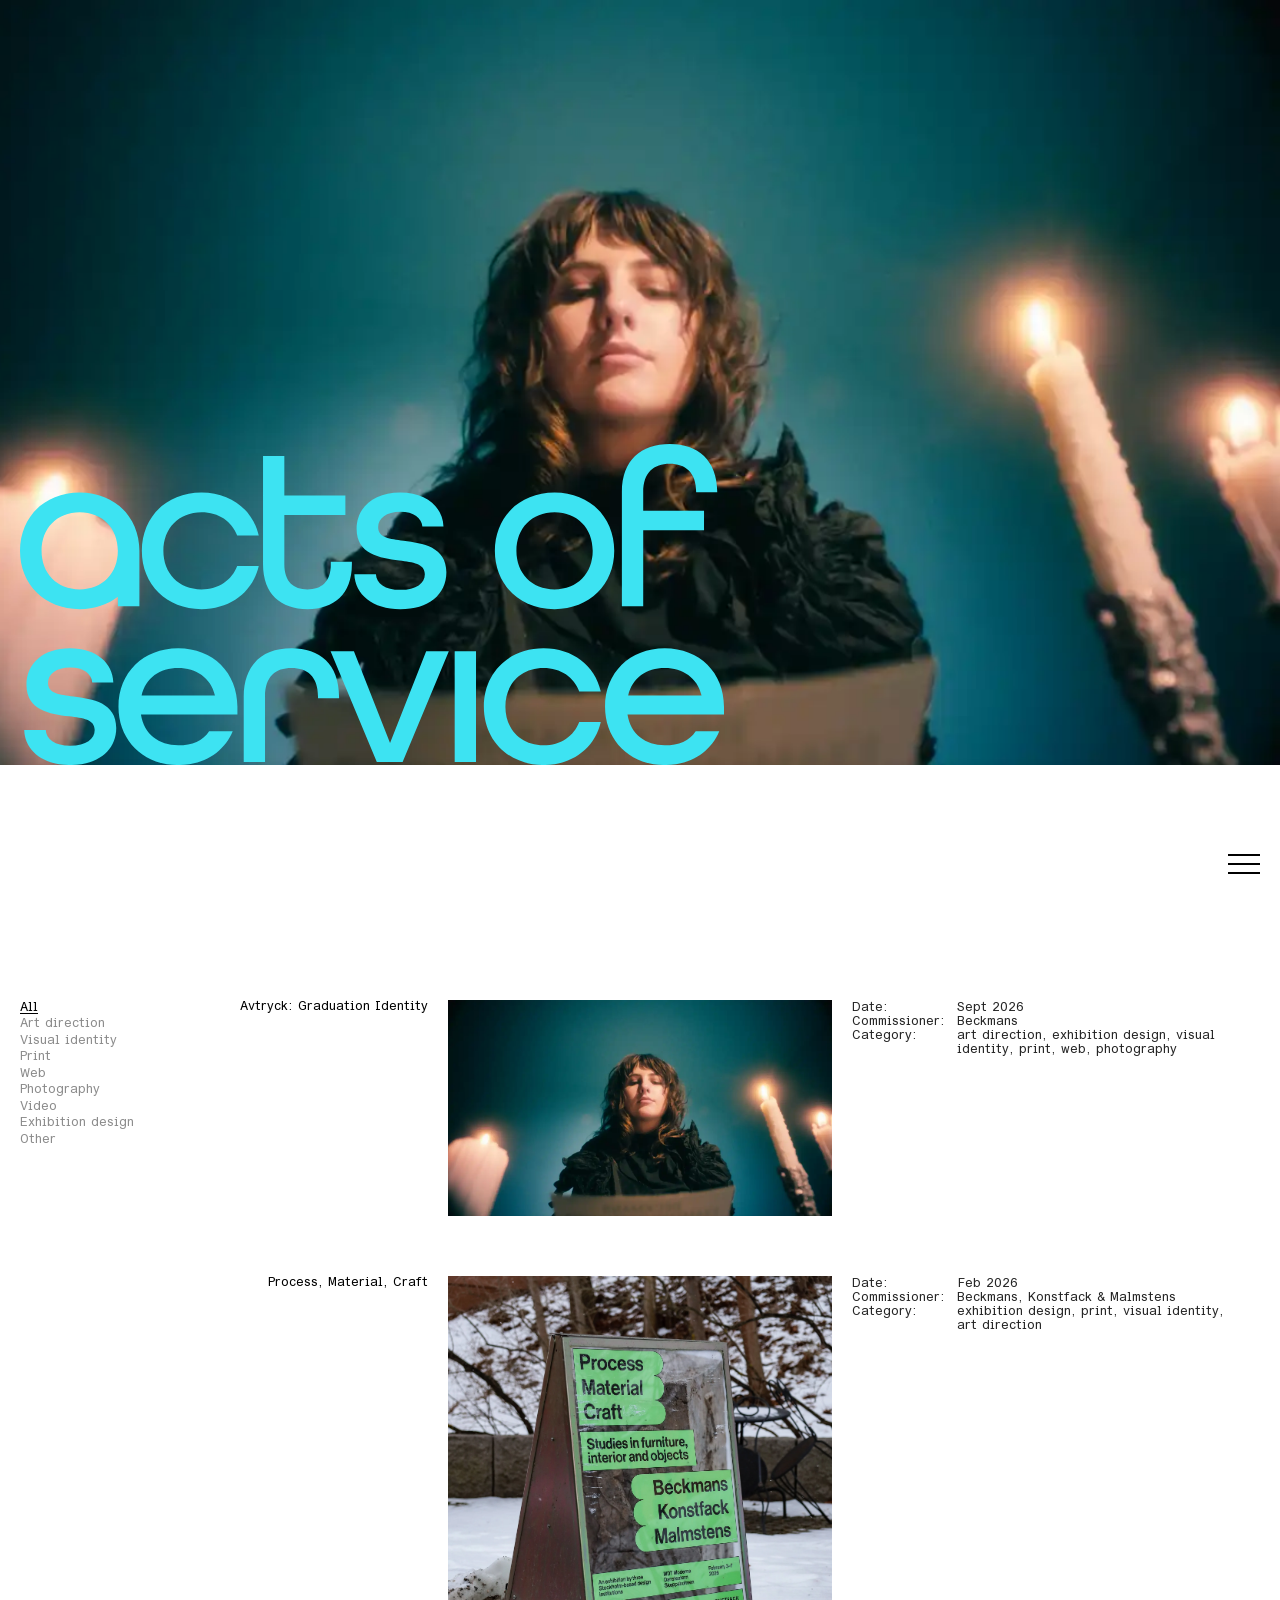
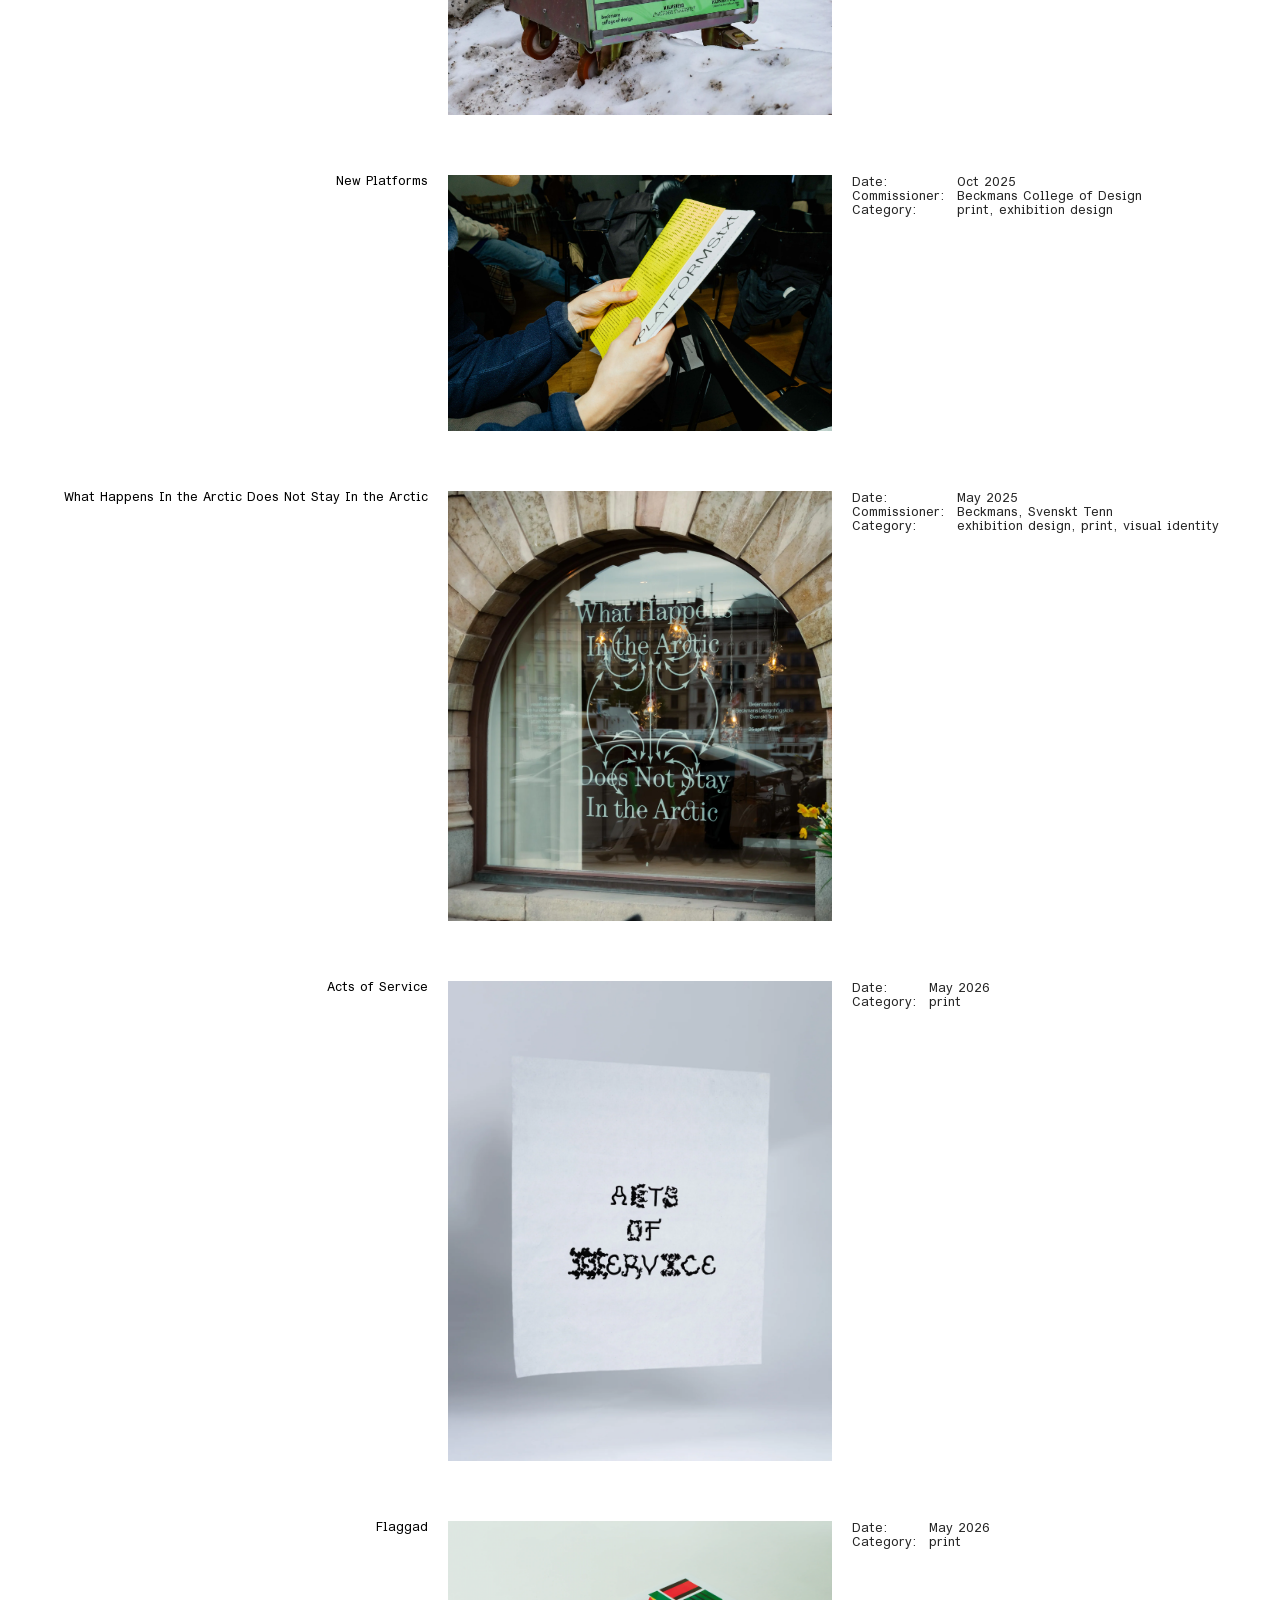
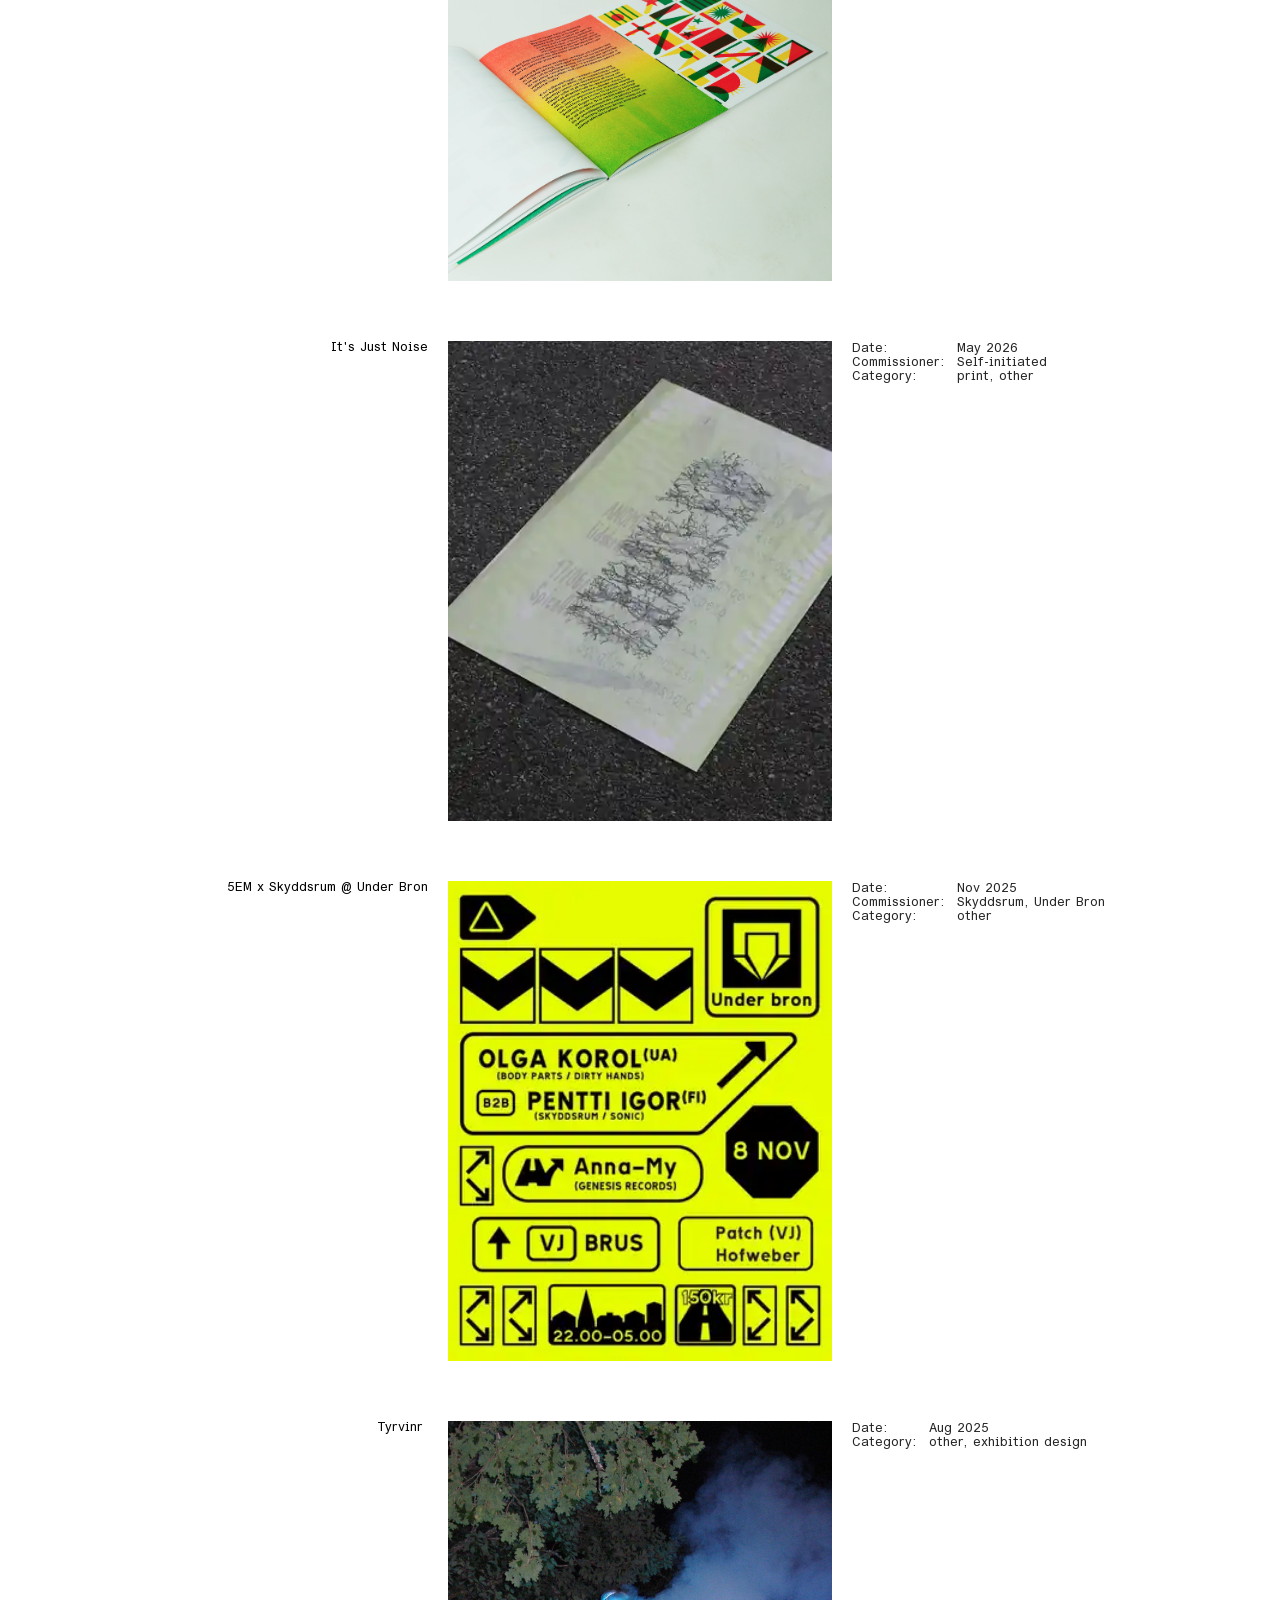
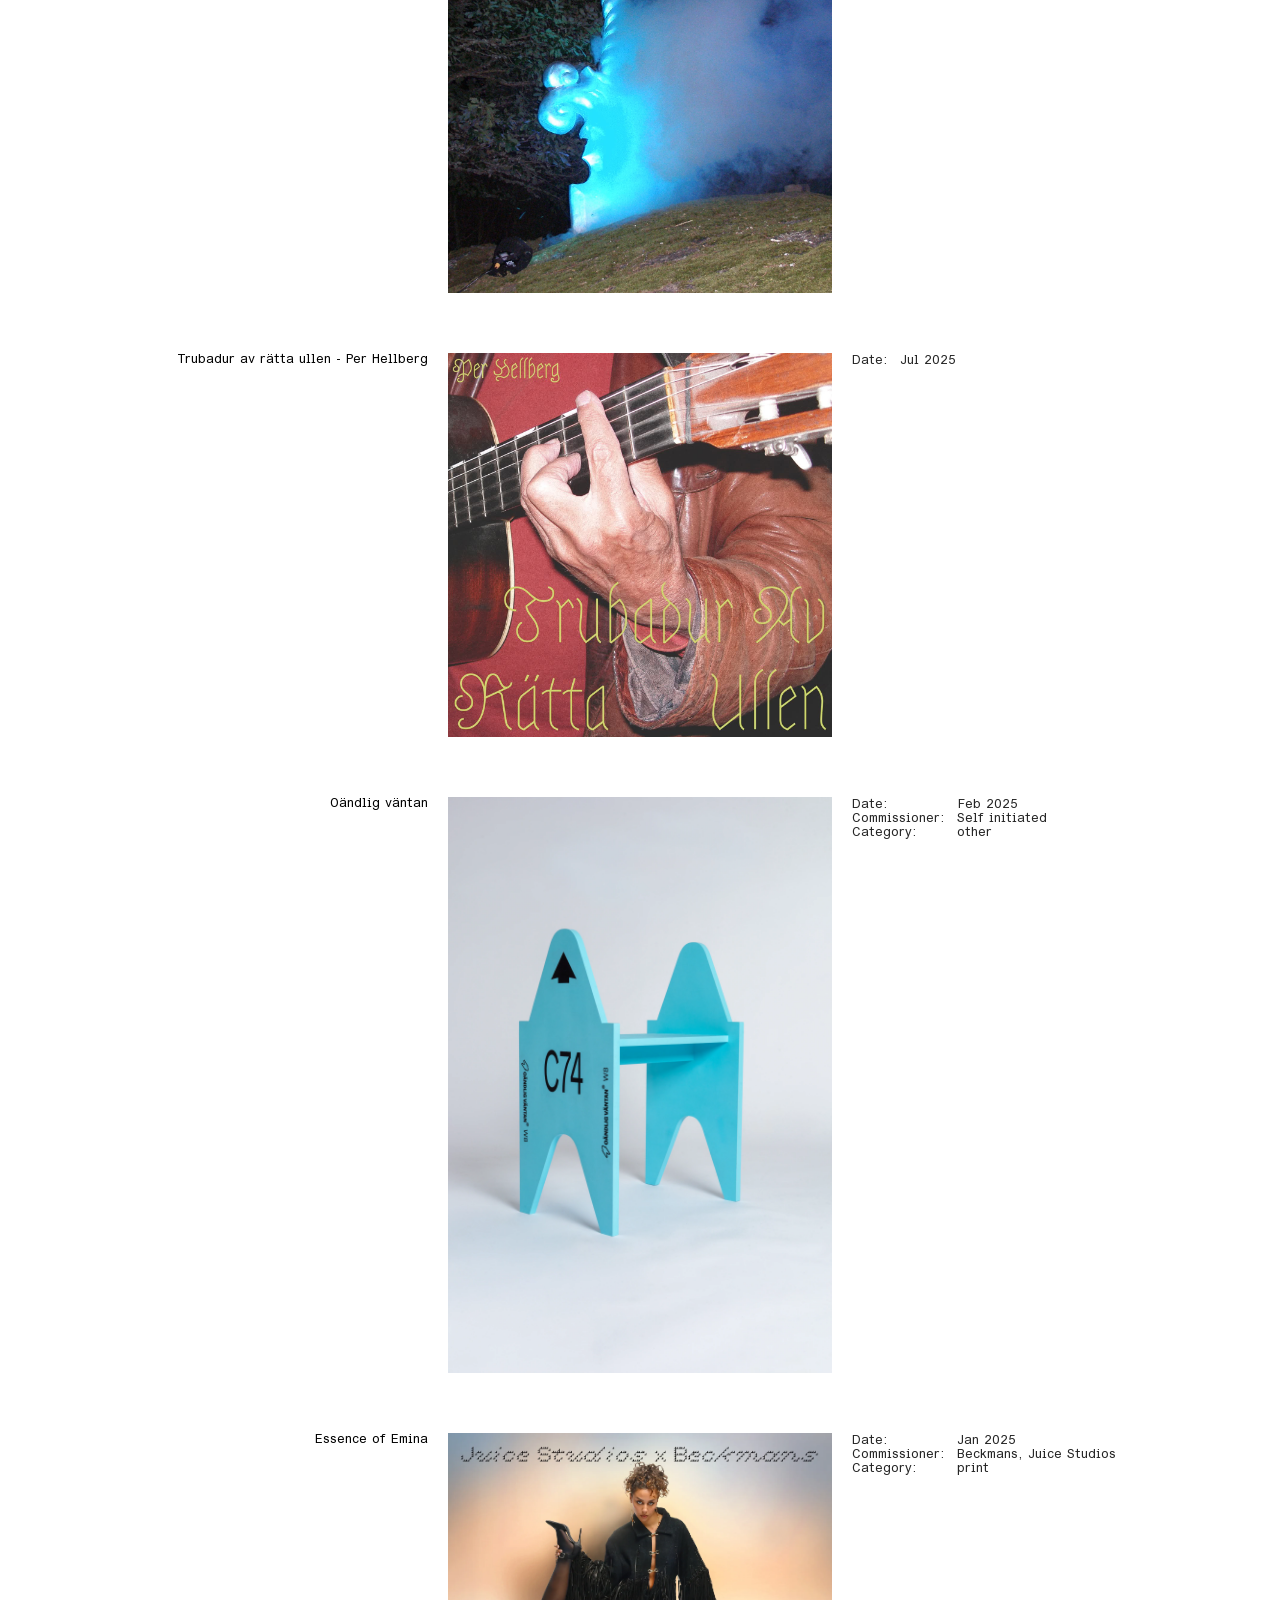
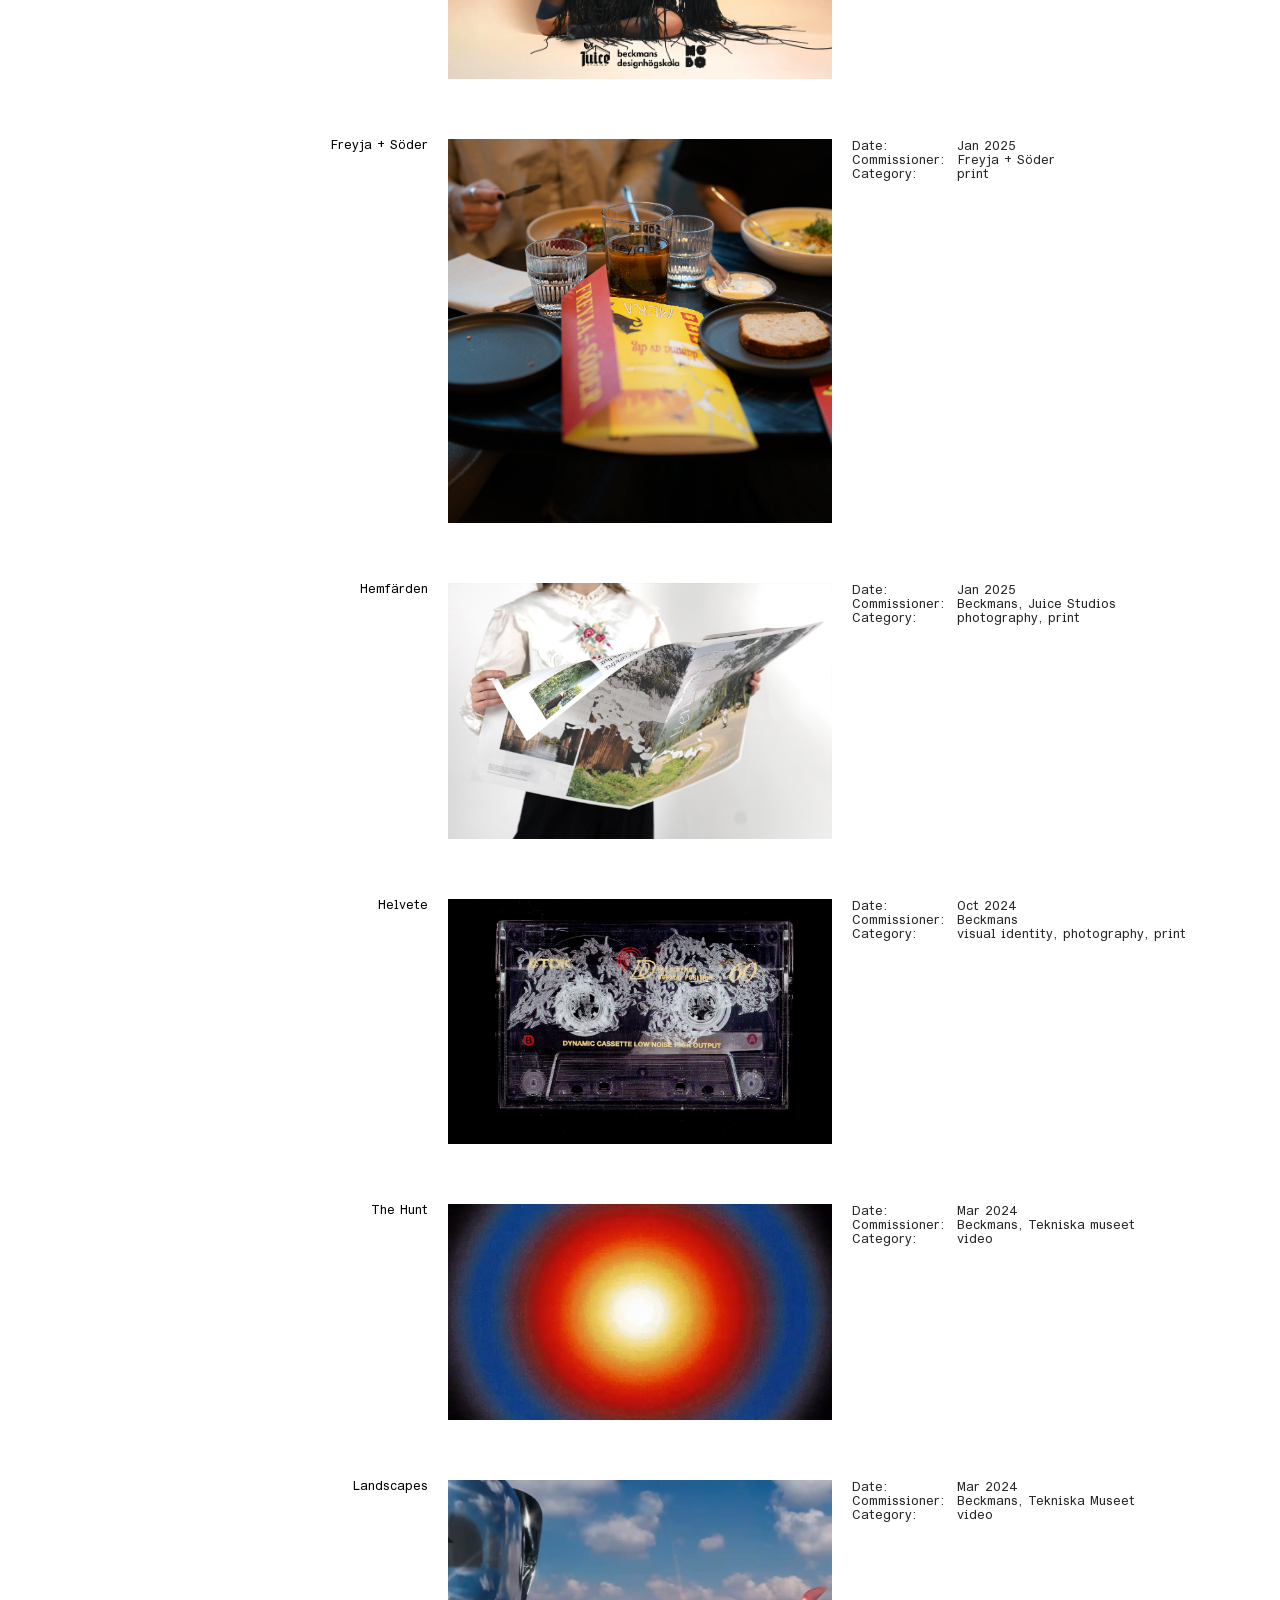
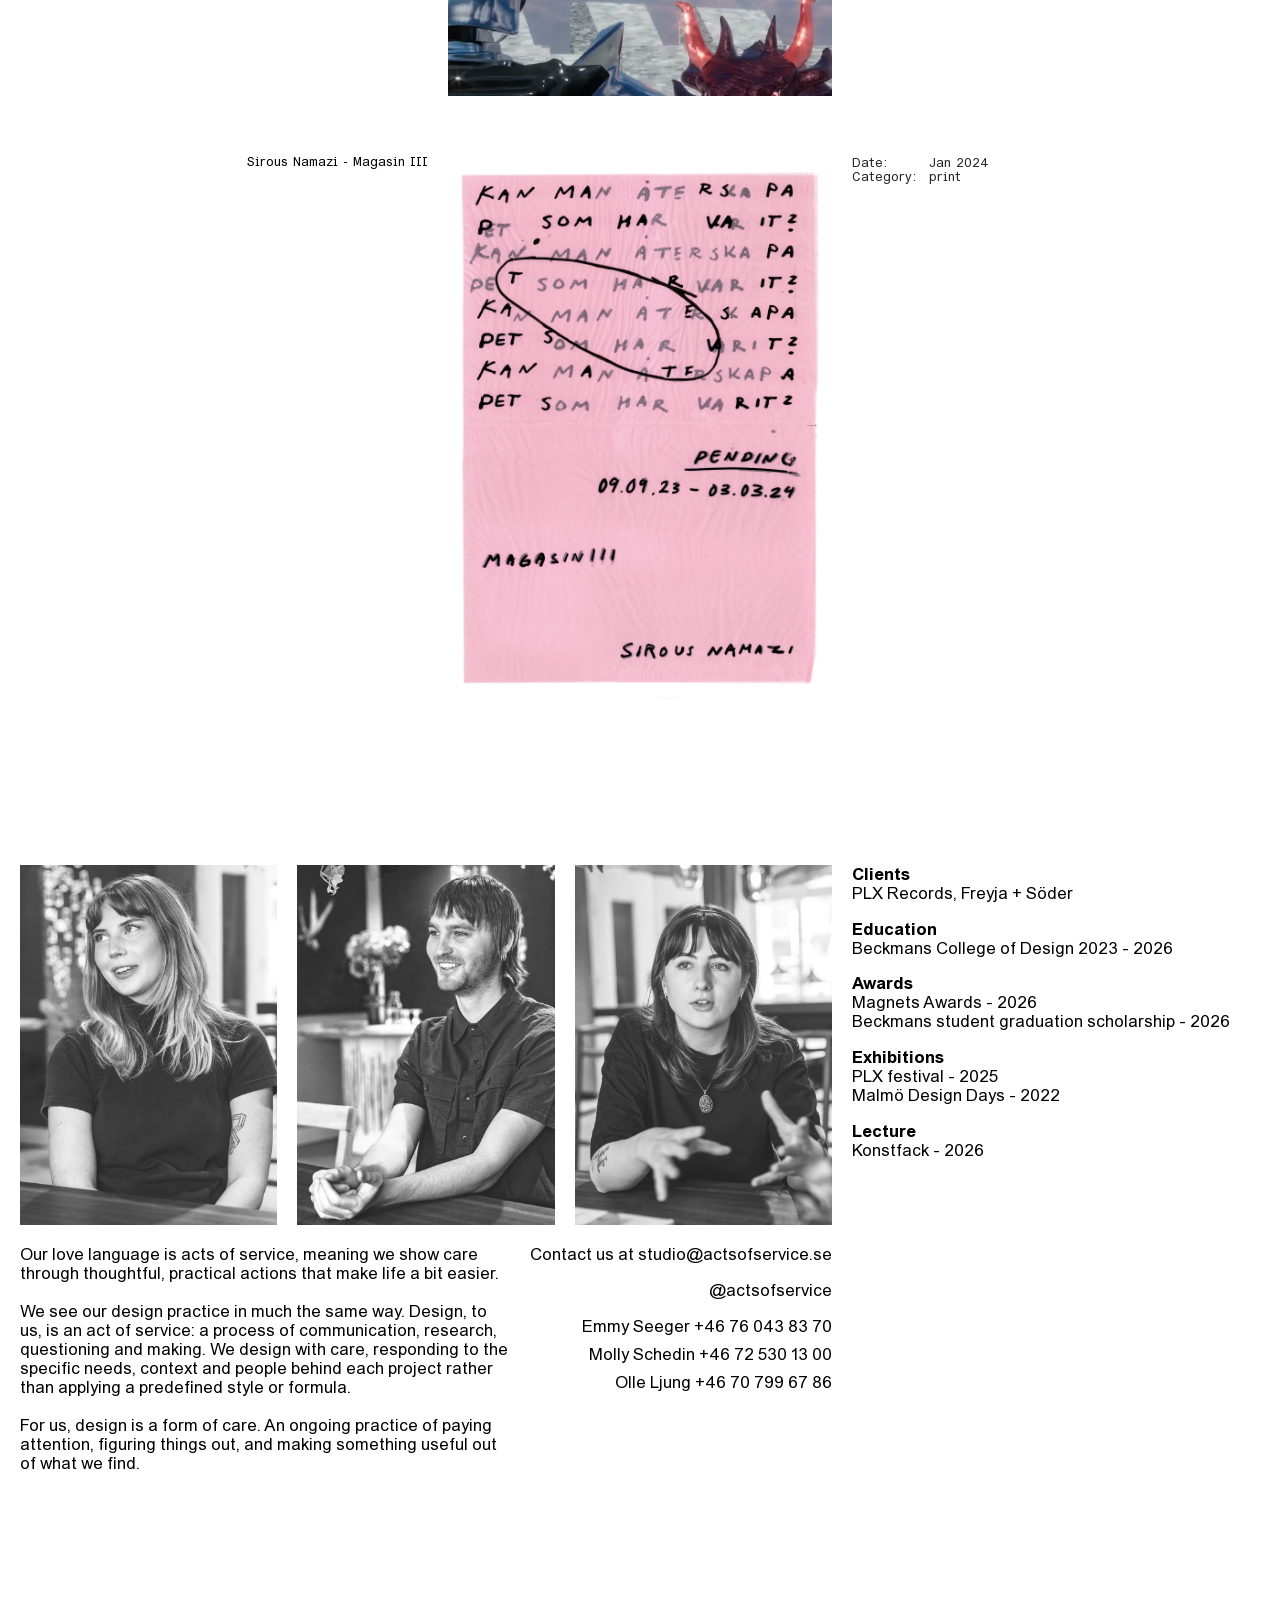
==== index.html @ 50e2ac74 "Lighter media, project addresses, link previews, 404 page and stats - Web versions of all project im" ====
<!DOCTYPE html>
<html lang="en">
<head>
    <meta charset="UTF-8">
    <meta name="viewport" content="width=device-width, initial-scale=1.0, viewport-fit=cover">
    <title>Acts of Service</title>
    <!-- Description and link preview (shown by search engines and when the
         link is shared). Project pages get their own values, see
         scripts/build-pages.js. -->
    <meta name="description" content="Acts of Service is a design studio run by Emmy Seeger, Molly Schedin and Olle Ljung, working with art direction, visual identity, print, web and photography.">
    <link rel="canonical" href="https://actsofservice.se/">
    <meta property="og:type" content="website">
    <meta property="og:site_name" content="Acts of Service">
    <meta property="og:title" content="Acts of Service">
    <meta property="og:description" content="Acts of Service is a design studio run by Emmy Seeger, Molly Schedin and Olle Ljung, working with art direction, visual identity, print, web and photography.">
    <meta property="og:url" content="https://actsofservice.se/">
    <meta property="og:image" content="https://actsofservice.se/images/share.png">
    <meta property="og:image:width" content="1200">
    <meta property="og:image:height" content="630">
    <meta name="twitter:card" content="summary_large_image">
    <link rel="icon" type="image/svg+xml" href="/aos-icon.svg">
    <link rel="apple-touch-icon" href="/apple-touch-icon.png">
    <link rel="stylesheet" href="/screensaver.css">
    <!-- Visitor statistics (goatcounter.com): no cookies, no banner needed -->
    <script data-goatcounter="https://actsofservice.goatcounter.com/count" async src="//gc.zgo.at/count.js"></script>
    <style>
        /* =====================================================================
           1. SETTINGS
           Change the look of the whole site here. Everything below reads
           these values, so one change here updates every place it is used.
           ===================================================================== */

        @font-face {
            font-family: "ABC Areal";
            src: url("/fonts/ABCArealSuperfamilyVariable.woff2") format("woff2");
            font-style: normal;
            font-weight: 100 1000;
            font-display: swap;
        }

        :root {
            /* Fonts */
            --font: "ABC Areal", sans-serif;
            --font-regular: "slnt" 0, "DRKM" 0, "MONO" 0;   /* normal text */
            --font-mono: "slnt" 0, "DRKM" 0, "MONO" 50;     /* archive lists and labels */

            /* Font sizes */
            --logo-width: 55vw;      /* width of the logo on the home page */
            --size-large: 2.05rem;   /* project title in the popup */
            --size-body: 1.05rem;    /* running text */
            --size-small: 0.8rem;    /* menu, archive filters and project info */

            /* Colors */
            --bg: #ffffff;
            --ink: #000000;
            --ink-muted: rgba(0, 0, 0, 0.5);
            --media-placeholder: #f4f4f4;
            --overlay: rgba(255, 255, 255, 0.5);

            /* Accent (hover) color for each area */
            --accent-home: #3de3f2;
            --accent-archive: #c5e364;
            --accent-contact: #f872be;

            /* Spacing */
            --gutter: 20px;            /* distance to the screen edges */
            --section-padding: 100px;  /* space above and below the archive */
            --column-gap: 20px;        /* space between columns */

            /* Archive columns: title | cover image | info.
               The contact section lines its right column up with "info". */
            --archive-width: 1200px;   /* max width of the project list */
            --cover-width: 30vw;       /* width of the cover images */
            --cover-margin-mobile: 45px; /* mobile: space on each side of the cover images
                                            (the burger sits centered in it) */

            /* Text buttons (burger menu links and archive filters) */
            --button-gap: 0.15rem;     /* space between buttons in a column */
            --button-row-gap: 0.8rem;  /* space between buttons in a row */

            /* Burger menu */
            --menu-size: 32px;         /* the burger button is a square this big */
            --menu-line: 2px;          /* thickness of the burger lines */
            --menu-bg: transparent;    /* background behind the open menu links */
            /* Mobile burger circle/pill (its color follows the area: see
               "body[data-section=...]" rules in the burger menu section) */
            --menu-pill-size: 2.35rem;       /* circle diameter, same as the Foundry back button */
            --menu-pill-line-width: 16px;    /* width of the three lines */
            --menu-pill-line-spacing: 5px;   /* distance between the lines */
            --menu-pill-speed: 0.35s;        /* how fast the pill grows */
            --menu-pill-fade: 0.6s;          /* how fast it changes color between areas */

            /* Contact: names on the profile images */
            --name-fade: 0.8s;         /* fade-out time after a tap (mobile) */

            /* Project popup */
            --popup-media-height: 70vh;
            --blur: 8px;               /* blur behind the open popup */
        }

        @media (max-width: 1100px) {
            :root {
                --logo-width: calc(100vw - 2 * var(--gutter));
                --size-large: 1.05rem;
            }
        }


        /* =====================================================================
           2. BASE
           ===================================================================== */

        html {
            scroll-behavior: smooth;
        }

        body {
            margin: 0;
            background: var(--bg);
            color: var(--ink);
            font-family: var(--font);
            font-variation-settings: var(--font-regular);
            font-weight: 400;
            font-style: normal;
            font-size: var(--size-body);
            /* Hover color follows the area you are in (set per section below) */
            --hover: var(--accent-home);
        }

        a {
            color: inherit;
            text-decoration: none;
        }
        a:hover {
            color: var(--hover);
        }

        button {
            padding: 0;
            border: 0;
            background: none;
            color: inherit;
            font: inherit;
            cursor: pointer;
        }

        /* Text buttons: the burger menu links and the archive filters
           share this look. Faded until hovered or active. */
        .menu-links a,
        #project-filters button {
            font-size: var(--size-small);
            font-variation-settings: var(--font-mono);
            line-height: 1.1;
            opacity: 0.45;
        }
        .menu-links a:hover,
        #project-filters button:hover {
            opacity: 1;
            color: var(--hover);
        }
        .menu-links a.current,
        #project-filters button.active {
            opacity: 1;
            text-decoration: underline;
            text-underline-offset: 0.15em;
        }

        .page {
            position: relative;
        }

        #home    { --hover: var(--accent-home); }
        #archive { --hover: var(--accent-archive); }
        #contact { --hover: var(--accent-contact); }

        /* The pointer takes the color of the area you are in.
           Touch screens keep the normal cursor. */
        .site-cursor {
            display: none;
        }
        @media (hover: hover) and (pointer: fine) {
            .has-custom-cursor,
            .has-custom-cursor * {
                cursor: none !important;
            }
            .site-cursor {
                display: block;
                position: fixed;
                top: 0;
                left: 0;
                z-index: 10000;
                width: 17px;
                height: 22px;
                overflow: visible;
                color: var(--accent-home);
                opacity: 0;
                pointer-events: none;
                transition: color var(--menu-pill-fade) ease, opacity 0.15s ease;
            }
            .site-cursor.is-on {
                opacity: 1;
            }
            .site-cursor.is-hidden {
                opacity: 0;
            }
            body[data-section="home"] .site-cursor    { color: var(--accent-home); }
            body[data-section="archive"] .site-cursor { color: var(--accent-archive); }
            body[data-section="contact"] .site-cursor { color: var(--accent-contact); }
            /* Outline is the same color as the fill, just darker */
            .site-cursor path {
                fill: currentColor;
                stroke: color-mix(in srgb, currentColor 55%, #000);
                stroke-width: 1;
                stroke-linejoin: round;
            }

            /* Variants: arrow (default), hand (links and buttons), text beam (text).
               "none" (over the contact images) shows nothing. */
            .site-cursor [data-variant] {
                display: none;
            }
            .site-cursor[data-cursor="default"] [data-variant="default"],
            .site-cursor[data-cursor="pointer"] [data-variant="pointer"],
            .site-cursor[data-cursor="text"] [data-variant="text"] {
                display: inline;
            }

            /* Shrinks a little while the mouse button is held down */
            .site-cursor .cursor-shapes {
                transform-origin: 1.5px 1.5px;
                transition: transform 0.1s ease;
            }
            .site-cursor.is-pressed .cursor-shapes {
                transform: scale(0.85);
            }
        }


        /* =====================================================================
           3. BURGER MENU
           The track runs down the full height of the page. The burger sits
           at the bottom of the first screen, scrolls up with the page and
           then sticks to the top right corner.
           ===================================================================== */

        .menu-track {
            position: absolute;
            top: 0;
            bottom: 0;
            right: var(--gutter);
            z-index: 998;
            padding-top: calc(100vh - var(--gutter) - var(--menu-size));
            padding-top: calc(100svh - var(--gutter) - var(--menu-size));
            pointer-events: none;
        }

        @media (max-width: 700px) {
            /* Centered in the empty margin beside the archive cover images */
            .menu-track {
                right: calc(var(--cover-margin-mobile) / 2 - var(--menu-size) / 2);
            }
        }

        .site-menu {
            position: sticky;
            top: var(--gutter);
            width: var(--menu-size);
            height: var(--menu-size);
            pointer-events: auto;
            transition: filter 0.28s ease;
        }

        /* The menu takes the hover color of the area you are scrolled to */
        /* (also sets the mobile pill color: home blue, archive green, contact pink) */
        body[data-section="home"] .site-menu    { --hover: var(--accent-home);    --menu-pill-color: var(--accent-home); }
        body[data-section="archive"] .site-menu { --hover: var(--accent-archive); --menu-pill-color: var(--accent-archive); }
        body[data-section="contact"] .site-menu { --hover: var(--accent-contact); --menu-pill-color: var(--accent-contact); }

        .menu-toggle {
            position: relative;
            display: block;
            width: 100%;
            height: 100%;
        }
        .menu-toggle span {
            position: absolute;
            left: 0;
            width: 100%;
            height: var(--menu-line);
            background: currentColor;
            transition: transform 0.2s ease, opacity 0.2s ease;
        }
        .menu-toggle span:nth-child(1) { top: 20%; }
        .menu-toggle span:nth-child(2) { top: 50%; margin-top: calc(var(--menu-line) / -2); }
        .menu-toggle span:nth-child(3) { bottom: 20%; }
        .menu-toggle:hover {
            color: var(--hover);
        }

        /* Burger turns into an X when open */
        .site-menu.open .menu-toggle span:nth-child(1) { top: 50%; margin-top: calc(var(--menu-line) / -2); transform: rotate(45deg); }
        .site-menu.open .menu-toggle span:nth-child(2) { opacity: 0; }
        .site-menu.open .menu-toggle span:nth-child(3) { bottom: 50%; margin-bottom: calc(var(--menu-line) / -2); transform: rotate(-45deg); }

        /* Default: links open downwards in a column */
        .menu-links {
            display: none;
            position: absolute;
            top: calc(100% + 10px);
            right: 0;
            flex-direction: column;
            align-items: flex-end;
            gap: var(--button-gap);
            margin: 0;
            padding: 10px 0 10px 10px;
            list-style: none;
            background: var(--menu-bg);
            font-size: var(--size-small);
            line-height: 1.1;
            white-space: nowrap;
        }
        .site-menu.open .menu-links {
            display: flex;
        }

        /* In the home area (burger at the bottom) links open to the left in a row */
        .site-menu.opens-left .menu-links {
            top: 50%;
            right: calc(100% + 10px);
            transform: translateY(-50%);
            flex-direction: row;
            align-items: center;
            gap: var(--button-row-gap);
            padding: 10px;
        }

        /* Invisible bridge over the gap, so the menu stays open while the
           mouse moves from the burger to the links */
        .menu-links::before {
            content: "";
            position: absolute;
            left: 0;
            right: 0;
            top: -10px;
            height: 10px;
        }
        .site-menu.opens-left .menu-links::before {
            top: 0;
            bottom: 0;
            left: auto;
            right: -10px;
            width: 10px;
            height: auto;
        }

        /* ---- Mobile burger: a colored circle that grows into a pill ----
           The pill keeps its round ends (border-radius = half the height)
           and only gets wider, so the circle is "split" and a rectangle
           grows in between. It always opens to the left. */
        @media (max-width: 700px) {
            :root {
                --menu-size: var(--menu-pill-size);
            }
            .site-menu::before {
                content: "";
                position: absolute;
                top: 0;
                right: 0;
                width: var(--menu-size);
                height: var(--menu-size);
                border-radius: calc(var(--menu-size) / 2);
                background: var(--menu-pill-color);
                transition: width var(--menu-pill-speed) ease,
                            background-color var(--menu-pill-fade) ease;
            }
            .site-menu.open::before {
                width: var(--menu-pill-open-width, var(--menu-size));
            }

            /* Burger lines inside the circle */
            .menu-toggle span {
                left: calc(50% - var(--menu-pill-line-width) / 2);
                width: var(--menu-pill-line-width);
            }
            .menu-toggle span:nth-child(1) { top: calc(50% - var(--menu-pill-line-spacing) - var(--menu-line) / 2); }
            .menu-toggle span:nth-child(3) { bottom: calc(50% - var(--menu-pill-line-spacing) - var(--menu-line) / 2); }

            /* Only black on hover/tap, since the pill is already colored */
            .menu-toggle:hover,
            .menu-links a:hover {
                color: var(--ink);
            }

            /* Links sit inside the pill, left of the burger */
            .menu-links,
            .site-menu.opens-left .menu-links {
                display: flex;
                top: 0;
                right: var(--menu-size);
                height: var(--menu-size);
                transform: none;
                flex-direction: row;
                align-items: center;
                gap: var(--button-row-gap);
                padding: 0 0 0 12px;
                background: none;
                opacity: 0;
                visibility: hidden;
                transition: opacity 0.1s ease, visibility 0s linear 0.1s;
            }
            .site-menu.open .menu-links {
                opacity: 1;
                visibility: visible;
                /* fade in once the pill has mostly grown */
                transition: opacity 0.2s ease calc(var(--menu-pill-speed) * 0.6);
            }
            .menu-links::before {
                display: none;
            }
        }


        /* =====================================================================
           4. HOME
           ===================================================================== */

        #home {
            position: relative;
            height: 100vh;
            height: 100svh;
            overflow: hidden;
        }

        #bg-slideshow {
            position: absolute;
            top: 0;
            right: 0;
            pointer-events: none;
        }
        #bg-slideshow img,
        #bg-slideshow video {
            display: block;
            width: auto;
            height: 85vh;
        }
        #bg-slideshow [hidden] {
            display: none;
        }
        #bg-slideshow video.waiting {   /* invisible until it really plays */
            position: absolute;
            top: 0;
            right: 0;
            opacity: 0;
        }

        .home-title {
            position: absolute;
            bottom: 15vh;
            left: var(--gutter);
            margin: 0;
            color: var(--accent-home);   /* the logo takes this color */
        }
        .home-title svg {
            display: block;
            width: var(--logo-width);
            height: auto;
        }

        @media (max-width: 700px) {
            #bg-slideshow {
                width: 100vw;
            }
            #bg-slideshow img,
            #bg-slideshow video {
                width: 100%;
                height: auto;
            }
        }


        /* =====================================================================
           5. ARCHIVE
           ===================================================================== */

        #archive {
            padding: var(--section-padding) var(--gutter);
            font-variation-settings: var(--font-mono);
        }

        /* Filters and project list share one grid cell, so the sticky
           filters float on the left without pushing the list down. */
        .archive-layout {
            display: grid;
        }
        #project-filters,
        #projects-list {
            grid-area: 1 / 1;
        }

        #project-filters {
            position: sticky;
            top: var(--gutter);
            z-index: 1;
            align-self: start;
            justify-self: start;
            display: flex;
            flex-direction: column;
            align-items: flex-start;
            gap: var(--button-gap);
            transition: filter 0.28s ease;
        }

        #projects-list {
            width: 100%;
            max-width: var(--archive-width);
            justify-self: center;
            text-align: center;
            transition: filter 0.28s ease;
        }

        /* Project cover: title | image | info */
        .project-cover {
            display: grid;
            grid-template-columns: minmax(0, 1fr) minmax(0, var(--cover-width)) minmax(0, 1fr);
            column-gap: var(--column-gap);
            align-items: stretch;
            width: 100%;
            margin-bottom: 60px;
            font-size: var(--size-small);
            cursor: pointer;
        }
        .project-cover h3 {
            margin: 0;
            font-size: inherit;
            font-weight: 400;
            line-height: 1;
            text-align: left;
        }
        .project-cover .cover-info-left,
        .project-cover .cover-info-right {
            display: flex;
            height: 100%;
        }
        .project-cover .cover-info-left {
            justify-content: flex-end;
            text-align: right;
        }
        .project-cover .cover-info-right {
            flex-direction: column;
            justify-content: flex-start;
            align-items: flex-start;
            gap: 6px;
            text-align: left;
        }
        .project-cover .project-meta-grid {
            display: grid;
            grid-template-columns: auto auto;
            column-gap: 12px;
            text-align: left;
        }
        .project-cover .project-meta-grid p {
            margin: 0;
            opacity: 0.85;
        }
        .project-cover img,
        .project-cover video,
        .project-cover .video-frame,
        .project-cover iframe {
            display: block;
            width: 100%;
            max-width: 100%;
            margin: 0 auto;
            cursor: inherit;
        }
        .project-cover img,
        .project-cover video {
            height: auto;
        }
        /* An autoplaying video stays invisible over its thumbnail until it
           really plays. Safari can block autoplay (e.g. in Low Power Mode) and
           then covers the video with a big play button that can't be styled
           away, so visitors see the thumbnail instead. */
        .video-frame {
            position: relative;
        }
        .video-frame > video.waiting {
            position: absolute;
            inset: 0;
            width: 100%;
            height: 100%;
            object-fit: cover;
            opacity: 0;
        }
        .project-images .video-frame {
            flex-shrink: 0;
        }
        .project-cover iframe {
            aspect-ratio: var(--ratio, 16 / 9);   /* the video's own shape, set by the script */
            border: 0;
            /* A cross-origin iframe swallows clicks before they reach our
               click-to-open handler on the cover; since this is just a
               background loop with no player UI, let clicks pass through. */
            pointer-events: none;
        }

        @media (max-width: 1100px) {
            #projects-list {
                max-width: 700px;
            }
            .project-cover {
                grid-template-columns: minmax(0, 1fr);
                row-gap: 10px;
            }
            .project-cover .cover-info-left {
                order: 1;
                justify-content: center;
                text-align: center;
            }
            .project-cover img,
            .project-cover video,
            .project-cover .video-frame {
                order: 2;
                width: min(70vw, 500px);
            }
            .project-cover .cover-info-right {
                order: 3;
                padding-right: 20px;
                text-align: center;
            }
            .project-cover .project-meta-grid {
                justify-content: center;
            }
        }

        @media (max-width: 700px) {
            #archive {
                padding: var(--gutter) var(--gutter) 80px;
            }
            /* On mobile the filters sit above the list and scroll away */
            .archive-layout {
                display: block;
            }
            #project-filters {
                position: static;
                flex-direction: row;
                flex-wrap: wrap;
                gap: var(--button-gap) var(--button-row-gap);
                padding-bottom: 20px;
            }
            /* Cover images as wide as the screen allows, minus the margin */
            .project-cover img,
            .project-cover video,
            .project-cover .video-frame,
            .project-cover iframe {
                width: calc(100vw - 2 * var(--cover-margin-mobile));
                max-width: none;
            }
        }


        /* =====================================================================
           6. PROJECT POPUP (opens when you click a project in the archive)
           ===================================================================== */

        /* Project title shown top left while a popup is open */
        .archive-heading {
            position: fixed;
            top: 0;
            left: 0;
            z-index: 1001;
            padding-top: env(safe-area-inset-top, 0px);
            font-size: var(--size-large);
            line-height: 1;
            pointer-events: none;
        }
        .archive-heading h1 {
            margin: var(--gutter) 0 0 var(--gutter);
            font: inherit;
        }

        /* Blurs the whole site behind the popup. It reaches past the screen
           edges so it also covers the iPhone notch and toolbar areas. */
        .modal-backdrop {
            position: fixed;
            inset: -100px;
            z-index: 999;
            background-color: var(--overlay);
            -webkit-backdrop-filter: blur(var(--blur));
            backdrop-filter: blur(var(--blur));
            opacity: 0;
            animation: modalOverlayFadeIn 0.28s ease forwards;
        }

        .carousel-modal-overlay {
            position: fixed;
            inset: 0;
            z-index: 999;
            display: flex;
            align-items: center;
            justify-content: center;
            width: 100vw;
            opacity: 0;
            animation: modalOverlayFadeIn 0.28s ease forwards;
        }
        @keyframes modalOverlayFadeIn {
            from { opacity: 0; }
            to   { opacity: 1; }
        }
        @keyframes modalOverlayFadeOut {
            from { opacity: 1; }
            to   { opacity: 0; }
        }

        .carousel-modal {
            position: relative;
            z-index: 1000;
            width: 100vw;
            max-height: 100vh;
            max-height: 100dvh;
            text-align: left;
            font-variation-settings: var(--font-mono);
        }

        /* Horizontal image carousel */
        .project-images {
            display: flex;
            gap: 20px;
            align-items: flex-start;
            justify-content: safe center;
            padding: 8px 30vw 8px 0;
            overflow-x: scroll;
            overflow-y: hidden;
            scroll-behavior: smooth;
            /* Hide scrollbar while keeping functionality */
            -ms-overflow-style: none;
            scrollbar-width: none;
        }
        .project-images::-webkit-scrollbar {
            display: none;
        }

        .project-img,
        .project-video {
            display: block;
            flex-shrink: 0;
            width: auto;
            height: var(--popup-media-height);
            object-fit: contain;
            background: var(--media-placeholder);
        }
        /* Vimeo/YouTube player: same height as the images, width from the
           video's own shape (--ratio is set by the script) */
        .project-video-embed {
            display: block;
            flex-shrink: 0;
            width: min(calc(var(--popup-media-height) * var(--ratio, 16 / 9)), 90vw);
            height: auto;
            aspect-ratio: var(--ratio, 16 / 9);
            border: 0;
        }

        /* Description: the first slide of the carousel */
        .project-description-slide {
            position: relative;
            flex-shrink: 0;
            box-sizing: border-box;
            width: 370px;
            height: var(--popup-media-height);
            padding: 1.4rem 0 0 20px;
            font-variation-settings: var(--font-regular);
            font-size: var(--size-body);
            white-space: normal;
        }
        .description-title {
            display: none;
        }
        .project-description-link {
            text-decoration: underline;
            text-underline-offset: 0.15em;
        }
        .project-description-word {
            display: inline; /* allow text-decoration to cross words and wrap per line */
            opacity: 0;
            transition: opacity 0.04s ease;
        }
        .project-description-word.visible {
            opacity: 1;
        }

        .description-language-toggle {
            position: absolute;
            top: 0;
            right: 0;
            z-index: 1;
            display: flex;
            gap: 0.2em;
            align-items: baseline;
            line-height: 1;
            white-space: nowrap;
            font-variation-settings: var(--font-mono);
        }
        .description-language-toggle button {
            color: var(--ink-muted);
            line-height: inherit;
        }
        .description-language-toggle button.active {
            color: var(--ink);
        }

        /* Close button (mobile only) */
        .modal-close {
            display: none;
        }

        @media (min-width: 701px) {
            /* Stop the page behind the popup from scrolling */
            body.modal-open {
                overflow: hidden;
            }
        }

        @media (max-width: 700px) {
            /* Freeze the page where it was and let the popup scroll instead */
            body.modal-open .page {
                position: fixed;
                top: calc(var(--scroll-lock, 0px) * -1);
                left: 0;
                right: 0;
            }
            body.modal-open .archive-heading h1 {
                display: none;
            }
            .carousel-modal-overlay {
                position: absolute;
                bottom: auto;
                align-items: flex-start;
                box-sizing: border-box;
                min-height: 100vh;
                min-height: 100dvh;
                padding-top: env(safe-area-inset-top, 0px);
                padding-bottom: env(safe-area-inset-bottom, 0px);
                overflow: visible;
            }
            .carousel-modal {
                width: 100%;
            }
            .carousel-modal .project-images {
                flex-direction: column;
                align-items: center;
                padding: 8px 0 30px;
                overflow-x: hidden;
                overflow-y: visible;
            }
            .project-img,
            .project-video,
            .project-video-embed {
                width: 90vw;
                max-width: 90vw;
                height: auto;
            }
            .project-description-slide {
                width: 90vw;
                height: auto;
                padding: 20px 20px 0;
            }
            .description-title {
                display: block;
                margin: 0 0 1rem;
                font-size: 2.05rem;
                font-weight: 400;
                line-height: 1;
            }
            .description-language-toggle {
                position: static;
                justify-content: flex-end;
                margin: 0 0 1rem;
            }
            .modal-close {
                display: block;
                position: absolute;
                top: 10px;
                left: 10px;
                z-index: 1002;
                width: 16px;
                height: 16px;
                color: var(--ink);
                -webkit-appearance: none;
                appearance: none;
            }
            .modal-close span {
                position: absolute;
                top: 50%;
                left: 0;
                width: 100%;
                height: 1px;
                background: currentColor;
            }
            .modal-close span:first-child { transform: rotate(45deg); }
            .modal-close span:last-child  { transform: rotate(-45deg); }
        }


        /* =====================================================================
           7. CONTACT
           ===================================================================== */

        /* The right column starts exactly where the info column
           (Date, Commissioner, Category) starts in the archive:
           half the width + half a cover image + the column gap. */
        #contact {
            display: grid;
            grid-template-columns: minmax(0, 1fr) calc(50% - var(--cover-width) / 2 - var(--column-gap));
            column-gap: var(--column-gap);
            align-items: start;
            align-content: start;
            min-height: 100vh;
            min-height: 100svh;
            box-sizing: border-box;
            padding: 0 var(--gutter) var(--gutter);
        }

        /* Images on the first row. The paragraph and the contact details
           share the row under them, so a longer client list cannot push
           the contact details down. */
        .contact-content {
            display: grid;
            grid-template-columns: minmax(0, 1fr) auto;
            column-gap: var(--column-gap);
            row-gap: 20px;
            align-items: start;
        }

        .contact-intro {
            max-width: 510px;
            margin: 0;
        }

        /* The three images share the full width of the left column.
           They sit at the top so they line up with "Clients". */
        .profile-images {
            display: grid;
            grid-column: 1 / -1;
            grid-template-columns: repeat(3, minmax(0, 1fr));
            gap: var(--column-gap);
            align-items: start;
            margin: 0;
        }
        .profile-image {
            display: block;
            cursor: none;
        }
        .profile-image img {
            display: block;
            width: 100%;
            height: auto;
        }

        /* Drop the browser's top margin so "Clients" starts level with the images */
        #contact-sections > p:first-child {
            margin-top: 0;
        }
        .contact-heading {
            font-weight: 700;
        }
        /* Right edge lines up with the third profile image */
        .contact-details {
            display: flex;
            flex-direction: column;
            gap: 1em;
            margin: 0;
            justify-self: end;
            text-align: right;
        }
        .contact-details p {
            margin: 0;
        }
        .contact-phones {
            display: flex;
            flex-direction: column;
            gap: 0.55em;
        }

        /* Name that follows the mouse over the profile images */
        .name-cursor {
            position: fixed;
            top: 0;
            left: 0;
            z-index: 9999;
            opacity: 0;
            transform: translate(-50%, -50%); /* centered on the pointer */
            color: var(--accent-contact);
            font-weight: 700;
            line-height: 1;
            white-space: nowrap;
            pointer-events: none;
            transition: opacity 0.1s ease;
        }
        .name-cursor.visible {
            opacity: 1;
        }
        /* Touch screens: the name stays where you tapped and fades out slowly */
        .name-cursor.tapped {
            position: absolute;
        }
        .name-cursor.fading {
            transition: opacity var(--name-fade) ease;
        }

        @media (max-width: 1100px) {
            #contact {
                grid-template-columns: 1fr;
                gap: 20px;
            }
            .contact-content,
            .contact-extra {
                display: flex;
                flex-direction: column;
                gap: 20px;
            }
            .contact-details {
                justify-self: start;
                text-align: left;
            }
        }

        @media (max-width: 700px) {
            .profile-images {
                gap: 10px;
            }
            .profile-image {
                cursor: default;
            }
        }
    </style>
</head>
<body data-section="home">

    <!-- Project title shown while a project popup is open -->
    <header class="archive-heading">
        <h1></h1>
    </header>

    <div class="page">

        <!-- ============================ MENU ============================ -->
        <div class="menu-track">
            <nav class="site-menu" aria-label="Main menu">
                <button type="button" class="menu-toggle" aria-label="Menu" aria-expanded="false" aria-controls="menu-links">
                    <span></span><span></span><span></span>
                </button>
                <ul class="menu-links" id="menu-links">
                    <li><a href="#home" data-section-link="home">Home</a></li>
                    <li><a href="#archive" data-section-link="archive">Archive</a></li>
                    <li><a href="#contact" data-section-link="contact">Contact</a></li>
                    <li><a href="/foundry.html">Foundry</a></li>
                </ul>
            </nav>
        </div>

        <!-- ============================ HOME ============================ -->
        <section id="home">
            <div id="bg-slideshow" aria-hidden="true"><img alt=""><video muted loop playsinline disablepictureinpicture hidden></video></div>
            <p class="home-title"><svg viewBox="0 0 85.82517 39.13623" fill="currentColor" role="img" aria-label="Acts of Service" xmlns="http://www.w3.org/2000/svg"><path d="M57.89085,13.02295c0-4.10352,3.00977-7.11328,7.27832-7.11328,4.26758,0,7.27734,3.00977,7.27734,7.11328,0,4.104-3.00977,7.11328-7.27734,7.11328-4.26855,0-7.27832-3.00928-7.27832-7.11328ZM69.81956,13.02295c0-2.73584-1.86035-4.70557-4.65039-4.70557-2.79102,0-4.65137,1.96973-4.65137,4.70557s1.86035,4.70605,4.65137,4.70605c2.79004,0,4.65039-1.97021,4.65039-4.70605Z"/><path d="M73.37718,5.85498c0-3.91211,2.35254-5.85498,5.82715-5.85498,3.44727,0,5.80078,1.97021,5.80078,5.88232h-2.57227c0-2.43506-1.31348-3.47461-3.22852-3.47461-1.94238,0-3.22754,1.06689-3.22754,3.44727v2.271h7.41406v2.37988h-7.41406v9.2749h-2.59961V5.85498Z"/><path d="M.51364,34.86865h2.62695c.05469,1.12158,1.09473,1.91504,2.98242,1.91504,1.96973,0,2.98145-.84814,2.98145-1.91504,0-1.28613-1.42188-1.4502-3.11816-1.66895-2.35352-.30127-5.19824-.73877-5.19824-3.83057,0-2.65381,2.0791-4.45947,5.30762-4.45947s5.22559,1.83301,5.28027,4.15869h-2.57227c-.08203-1.03955-1.03906-1.80566-2.68066-1.80566-1.72363,0-2.70898.8208-2.70898,1.8877,0,1.28564,1.42285,1.42285,3.0918,1.6416,2.35254.30078,5.22559.73877,5.22559,3.83008,0,2.73584-2.21582,4.51416-5.6084,4.51416s-5.52637-1.80566-5.60938-4.26758Z"/><path d="M12.00485,32.02295c0-4.10352,3.00977-7.11328,7.27832-7.11328,4.26758,0,7.22266,3.00977,7.22266,7.11328v.95752h-11.76465c.38281,2.40771,2.18848,3.74854,4.54199,3.74854,1.75098,0,2.98145-.54736,3.77539-1.72363h2.87207c-1.03906,2.51709-3.50195,4.13086-6.64746,4.13086-4.26855,0-7.27832-3.00928-7.27832-7.11328ZM23.7695,30.65527c-.51953-2.16162-2.29785-3.33789-4.48633-3.33789-2.24414,0-3.94043,1.20361-4.45996,3.33789h8.94629Z"/><path d="M27.27341,30.81934c0-3.99463,2.35254-5.90967,5.82715-5.90967,3.44727,0,5.7998,1.91504,5.7998,5.93701v.13672h-2.57129v-.16406c0-2.48975-1.31348-3.50195-3.22852-3.50195-1.94238,0-3.22852,1.01221-3.22852,3.50195v7.96143h-2.59863v-7.96143Z"/><path d="M37.86228,25.26562h2.8457l4.4043,11.18945,4.40527-11.18945h2.76367l-5.63672,13.51514h-3.14551l-5.63672-13.51514Z"/><path d="M52.99313,25.26562h2.59961v13.51514h-2.59961v-13.51514Z"/><path d="M56.54978,32.02295c0-4.10352,3.00977-7.11328,7.27832-7.11328,3.58398,0,6.26465,2.13428,6.97656,5.25293h-2.62695c-.65625-1.72363-2.24316-2.84521-4.34961-2.84521-2.79102,0-4.65137,1.96973-4.65137,4.70557s1.86035,4.70605,4.65137,4.70605c2.10645,0,3.69336-1.12207,4.34961-2.8457h2.62695c-.71191,3.11914-3.39258,5.25293-6.97656,5.25293-4.26855,0-7.27832-3.00928-7.27832-7.11328Z"/><path d="M71.32419,32.02295c0-4.10352,3.00977-7.11328,7.27832-7.11328,4.26758,0,7.22266,3.00977,7.22266,7.11328v.95752h-11.76465c.38281,2.40771,2.18848,3.74854,4.54199,3.74854,1.75098,0,2.98145-.54736,3.77539-1.72363h2.87207c-1.03906,2.51709-3.50195,4.13086-6.64746,4.13086-4.26855,0-7.27832-3.00928-7.27832-7.11328ZM83.08884,30.65527c-.51953-2.16162-2.29785-3.33789-4.48633-3.33789-2.24414,0-3.94043,1.20361-4.45996,3.33789h8.94629Z"/><path d="M14.85179,13.02295c0-4.10352,3.00977-7.11328,7.27832-7.11328,3.58398,0,6.26465,2.13428,6.97656,5.25293h-2.62695c-.65625-1.72363-2.24316-2.84521-4.34961-2.84521-2.79102,0-4.65137,1.96973-4.65137,4.70557s1.86035,4.70605,4.65137,4.70605c2.10645,0,3.69336-1.12207,4.34961-2.8457h2.62695c-.71191,3.11914-3.39258,5.25293-6.97656,5.25293-4.26855,0-7.27832-3.00928-7.27832-7.11328Z"/><path d="M29.62718,14.66455V1.47754h2.59863v4.78809h7.44238v2.37988h-7.44238v6.01904c0,2.13428,1.12207,3.06445,2.81836,3.06445s2.84473-.90283,2.84473-3.06445v-.30078h2.57227v.30078c0,3.66602-2.18848,5.47168-5.41699,5.47168s-5.41699-1.80566-5.41699-5.47168Z"/><path d="M40.76292,15.86865h2.62695c.05469,1.12158,1.09473,1.91504,2.98242,1.91504,1.96973,0,2.98145-.84814,2.98145-1.91504,0-1.28613-1.42188-1.4502-3.11816-1.66895-2.35352-.30127-5.19824-.73877-5.19824-3.83057,0-2.65381,2.0791-4.45947,5.30762-4.45947s5.22559,1.83301,5.28027,4.15869h-2.57227c-.08203-1.03955-1.03906-1.80566-2.68066-1.80566-1.72363,0-2.70898.8208-2.70898,1.8877,0,1.28564,1.42285,1.42285,3.0918,1.6416,2.35254.30078,5.22559.73877,5.22559,3.83008,0,2.73584-2.21582,4.51416-5.6084,4.51416s-5.52637-1.80566-5.60938-4.26758Z"/><path d="M14.55566,13.02298c0-4.10352-3.00977-7.11328-7.27734-7.11328C3.00977,5.9097,0,8.91946,0,13.02298c0,4.104,3.00977,7.11328,7.27832,7.11328,1.82739,0,3.42126-.55511,4.64984-1.50836v1.15558h2.6275v-6.69452h-.00305c.00018-.02234.00305-.04358.00305-.06598ZM7.27832,17.72903c-2.79102,0-4.65137-1.97021-4.65137-4.70605s1.86035-4.70557,4.65137-4.70557c2.79004,0,4.65039,1.96973,4.65039,4.70557s-1.86035,4.70605-4.65039,4.70605Z"/></svg></p>
        </section>

        <!-- =========================== ARCHIVE =========================== -->
        <section id="archive">
            <div class="archive-layout">
                <nav id="project-filters" aria-label="Filter projects">
                    <button type="button" data-filter="all" class="active">All</button>
                    <button type="button" data-filter="art direction">Art direction</button>
                    <button type="button" data-filter="visual identity">Visual identity</button>
                    <button type="button" data-filter="print">Print</button>
                    <button type="button" data-filter="web">Web</button>
                    <button type="button" data-filter="photography">Photography</button>
                    <button type="button" data-filter="video">Video</button>
                    <button type="button" data-filter="exhibition design">Exhibition design</button>
                    <button type="button" data-filter="other">Other</button>
                </nav>
                <div id="projects-list">
                    <p>Loading projects…</p>
                </div>
            </div>
        </section>

        <!-- =========================== CONTACT =========================== -->
        <section id="contact">

            <!-- Left column: images on top, in line with "Clients", text below -->
            <div class="contact-content">

                <div class="profile-images">
                    <div class="profile-image" data-name="EMMY">
                        <img src="/images/profiles/emmy.webp" width="800" height="1120" loading="lazy" alt="Emmy">
                    </div>
                    <div class="profile-image" data-name="OLLE">
                        <img src="/images/profiles/olle.webp" width="800" height="1119" loading="lazy" alt="Olle">
                    </div>
                    <div class="profile-image" data-name="MOLLY">
                        <img src="/images/profiles/molly.webp" width="800" height="1120" loading="lazy" alt="Molly">
                    </div>
                </div>

                <p class="contact-intro">
                    Our love language is acts of service, meaning we show care through thoughtful, practical actions that make life a bit easier.
                    <br><br>
                    We see our design practice in much the same way. Design, to us, is an act of service: a process of communication, research, questioning and making. We design with care, responding to the specific needs, context and people behind each project rather than applying a predefined style or formula.
                    <br><br>
                    For us, design is a form of care. An ongoing practice of paying attention, figuring things out, and making something useful out of what we find.
                </p>

                <div class="contact-details">
                    <p>
                        Contact us at
                        <a href="mailto:studio@actsofservice.se">studio@actsofservice.se</a>
                    </p>

                    <p>
                        <a href="https://www.instagram.com/" target="_blank">@actsofservice</a>
                    </p>

                    <div class="contact-phones">
                        <p><a href="tel:+46760438370">Emmy Seeger +46 76 043 83 70</a></p>
                        <p><a href="tel:+46725301300">Molly Schedin +46 72 530 13 00</a></p>
                        <p><a href="tel:+46707996786">Olle Ljung +46 70 799 67 86</a></p>
                    </div>
                </div>

            </div>

            <!-- Right column: lists from contact.json. They can grow without
                 moving the contact details. -->
            <div class="contact-extra">
                <div id="contact-sections"></div>
            </div>

        </section>

    </div>

    <!-- The pointer's hotspot is at (1.5, 1.5) in every variant -->
    <svg class="site-cursor" id="site-cursor" data-cursor="default" viewBox="0 0 17 22" aria-hidden="true">
        <g class="cursor-shapes">
            <g data-variant="default">
                <path d="M1.5 1.5 L1.5 16.5 L5.2 12.7 L8.4 19.5 L11.2 18.2 L8 11.4 L13.2 11.2 Z"/>
            </g>
            <g data-variant="pointer" transform="translate(-4.5 0)">
                <path d="M4.5 3 a1.5 1.5 0 0 1 3 0 V9 a1.5 1.5 0 0 1 3 0 V10 a1.5 1.5 0 0 1 3 0 V11 a1.5 1.5 0 0 1 3 0 V15 c0 3 -2 5.5 -5 5.5 H9.5 c-2 0 -3 -1 -4.2 -2.6 L1.8 13.2 a1.4 1.4 0 0 1 2.2 -1.7 L4.5 13 Z"/>
            </g>
            <g data-variant="text" transform="translate(1.5 1.5)">
                <path d="M-3.5 -9 H3.5 V-7.5 H1 V7.5 H3.5 V9 H-3.5 V7.5 H-1 V-7.5 H-3.5 Z"/>
            </g>
        </g>
    </svg>

    <div class="name-cursor" id="name-cursor"></div>

<script src="/screensaver.js"></script>
<script>
/* ==========================================================================
   SHARED
   ========================================================================== */

// Both the home slideshow and the archive use projects.json, so load it once.
const projectsRequest = fetch('/projects.json').then(res => res.json());

// Shows the small thumbnail first, then swaps in the full image once it
// has finished loading. Used for img tags with a data-full-src attribute.
// The full image is only fetched when the thumbnail gets close to the screen.
const loadFullImage = (img) => {
    const fullSrc = img.dataset.fullSrc;
    if (!fullSrc) return;
    const loader = new Image();
    loader.onload = () => {
        img.src = fullSrc;
        delete img.dataset.fullSrc;
    };
    loader.src = fullSrc;
};
const fullImageObserver = new IntersectionObserver((entries, observer) => {
    entries.forEach(entry => {
        if (!entry.isIntersecting) return;
        observer.unobserve(entry.target);
        loadFullImage(entry.target);
    });
}, { rootMargin: '800px 0px' });
const swapInFullImage = (img) => {
    if (img.dataset.fullSrc) fullImageObserver.observe(img);
};

// Scroll without the smooth animation (used when opening/closing a popup).
const jumpTo = (y) => window.scrollTo({ top: y, behavior: 'instant' });

// Matches the mobile breakpoint in the CSS.
const mobileLayout = window.matchMedia('(max-width: 700px)');

// Computers with a mouse use hover (menu, contact names), touch screens use tap.
const canHover = window.matchMedia('(hover: hover) and (pointer: fine)');

// Colored pointer. Its color follows body[data-section] in the CSS.
const siteCursor = document.getElementById('site-cursor');
const syncCustomCursor = () => {
    document.documentElement.classList.toggle('has-custom-cursor', canHover.matches);
};
syncCustomCursor();
canHover.addEventListener('change', syncCustomCursor);
window.addEventListener('pointermove', (event) => {
    if (!canHover.matches) return;
    siteCursor.style.transform = `translate(${event.clientX}px, ${event.clientY}px)`;
    siteCursor.dataset.cursor = cursorVariantAt(event);
    siteCursor.classList.add('is-on');
    siteCursor.classList.remove('is-hidden');
});
document.addEventListener('pointerleave', (event) => {
    if (!event.relatedTarget) siteCursor.classList.add('is-hidden');
});
window.addEventListener('pointerdown', () => siteCursor.classList.add('is-pressed'));
window.addEventListener('pointerup', () => siteCursor.classList.remove('is-pressed'));
window.addEventListener('blur', () => siteCursor.classList.remove('is-pressed'));

// Which pointer to show: hand over things you can click,
// text beam over fields and text, arrow everywhere else.
const clickableSelector = 'a[href], button:not(:disabled), label, select, summary, [role="button"], .project-cover';
const typeableSelector = 'textarea, [contenteditable=""], [contenteditable="true"], input:not([type="button"]):not([type="submit"]):not([type="reset"]):not([type="checkbox"]):not([type="radio"]):not([type="range"]):not([type="color"]):not([type="file"])';
function cursorVariantAt(event) {
    const target = event.target instanceof Element ? event.target : null;
    if (!target) return 'default';
    // Contact images: only the name follows the mouse, no pointer
    if (target.closest('.profile-image')) return 'none';
    if (target.closest(typeableSelector)) return 'text';
    if (target.closest(clickableSelector)) return 'pointer';
    return isOverText(event.clientX, event.clientY) ? 'text' : 'default';
}

// True when the pointer is right on top of a letter (not the empty space beside it).
function isOverText(x, y) {
    let node, offset;
    if (document.caretPositionFromPoint) {
        const position = document.caretPositionFromPoint(x, y);
        if (!position) return false;
        node = position.offsetNode;
        offset = position.offset;
    } else if (document.caretRangeFromPoint) {
        const range = document.caretRangeFromPoint(x, y);
        if (!range) return false;
        node = range.startContainer;
        offset = range.startOffset;
    }
    if (!node || node.nodeType !== Node.TEXT_NODE || !node.textContent.trim()) return false;
    const range = document.createRange();
    const start = Math.max(0, Math.min(offset, node.length - 1));
    range.setStart(node, start);
    range.setEnd(node, Math.min(start + 1, node.length));
    return [...range.getClientRects()].some((rect) =>
        x >= rect.left - 2 && x <= rect.right + 2 && y >= rect.top && y <= rect.bottom
    );
}


/* ==========================================================================
   HOME: background slideshow
   ========================================================================== */

projectsRequest
    .then(projects => {
        const resolveSrc = (src) => (!src || /^(https?:|data:|\/)/.test(src)) ? src : `/images/uploads/${src}`;
        const items = projects.map(p => (p.coverMediaType === 'video' && p.coverVideo)
            ? { type: 'video', src: resolveSrc(p.coverVideo), thumb: resolveSrc(p.thumbnail) }
            : { type: 'image', src: resolveSrc(p.image), thumb: resolveSrc(p.thumbnail) }
        ).filter(item => item.src);
        if (!items.length) return;

        const img = document.querySelector('#bg-slideshow img');
        const video = document.querySelector('#bg-slideshow video');
        let index = 0;
        let currentShow = 0; // so a slow full image can't replace a newer slide

        const show = () => {
            const item = items[index];
            const thisShow = ++currentShow;
            index = (index + 1) % items.length;
            if (item.type === 'video') {
                // The video stays invisible over the current picture until it
                // really plays, so a blocked autoplay never shows a play button.
                let playing = false;
                video.classList.add('waiting');
                video.hidden = false;
                video.oncanplay = () => {
                    video.oncanplay = null;
                    if (thisShow === currentShow) video.play().catch(() => {});
                };
                video.onplaying = () => {
                    video.onplaying = null;
                    if (thisShow !== currentShow) return;
                    playing = true;
                    video.classList.remove('waiting');
                    img.hidden = true;
                };
                video.src = item.src;
                video.muted = true;
                video.load();
                // Thumbnail while the video loads (if there is one)
                if (item.thumb) {
                    const loader = new Image();
                    loader.onload = () => {
                        if (thisShow !== currentShow || playing) return;
                        img.src = item.thumb;
                        img.hidden = false;
                    };
                    loader.src = item.thumb;
                }
            } else {
                // Thumbnail first (if there is one), then the full image
                const firstSrc = item.thumb || item.src;
                const loader = new Image();
                loader.onload = () => {
                    if (thisShow !== currentShow) return;
                    img.src = firstSrc;
                    img.hidden = false;
                    video.hidden = true;
                    video.pause();
                    if (firstSrc === item.src) return;
                    const full = new Image();
                    full.onload = () => {
                        if (thisShow === currentShow) img.src = item.src;
                    };
                    full.src = item.src;
                };
                loader.src = firstSrc;
            }
        };

        show();
        if (items.length > 1) setInterval(show, 4000);
    })
    .catch(err => console.error('Could not load projects.json', err));


/* ==========================================================================
   ARCHIVE: project list, filters and popup
   ========================================================================== */

let currentModal = null;
let closeCurrentModal = null; // closes the open project popup

// Every project has its own address, e.g. actsofservice.se/helvete/
// (the pages are made by scripts/build-pages.js when the site is published).
// (On a project page the <title> is the project's, so use the site name.)
const defaultTitle = document.querySelector('meta[property="og:site_name"]').content;
const projectSlugFromPath = () => decodeURIComponent(location.pathname)
    .replace(/index\.html$/, '').replace(/^\/+|\/+$/g, '');
let openedFromSite = false;     // the popup's address was added to the history by the site
let openingFromAddress = false; // the popup is opened because of the address
const countVisit = (path, title) => {
    if (window.goatcounter && window.goatcounter.count) window.goatcounter.count({ path, title });
};

// Let vertical mouse-wheel scrolling drive the horizontal project carousel
// (desktop only - on mobile the carousel stacks vertically and scrolls normally).
document.addEventListener('wheel', (e) => {
    const carousel = e.target.closest('.project-images');
    if (!carousel) return;
    if (getComputedStyle(carousel).overflowX !== 'scroll') return;
    if (Math.abs(e.deltaY) <= Math.abs(e.deltaX)) return;
    // Bypass the carousel's CSS scroll-behavior: smooth for this - it fights
    // rapid wheel events and makes the scroll feel laggy compared to native
    // horizontal scrolling, which isn't subject to that CSS property.
    carousel.style.scrollBehavior = 'auto';
    carousel.scrollLeft += e.deltaY;
    e.preventDefault();
}, { passive: false });

const archiveHeading = document.querySelector('.archive-heading h1');
const defaultArchiveHTML = archiveHeading ? archiveHeading.innerHTML : '';

const wrapWordsInNode = (root) => {
    const walker = document.createTreeWalker(root, NodeFilter.SHOW_TEXT, null);
    const textNodes = [];
    let current;
    while ((current = walker.nextNode())) {
        textNodes.push(current);
    }
    textNodes.forEach((textNode) => {
        const parts = textNode.textContent.split(/(\s+)/);
        const fragment = document.createDocumentFragment();
        parts.forEach((part) => {
            if (part === '') return;
            if (/^\s+$/.test(part)) {
                fragment.appendChild(document.createTextNode(part));
            } else {
                const span = document.createElement('span');
                span.className = 'project-description-word';
                span.textContent = part;
                fragment.appendChild(span);
            }
        });
        textNode.replaceWith(fragment);
    });
};

const animateDescriptionWords = (container) => {
    const words = container.querySelectorAll('.project-description-word');
    words.forEach((word, index) => {
        setTimeout(() => {
            word.classList.add('visible');
        }, index * 15);
    });
};

// Only play a looping video once it's actually scrolled into view, and pause
// it again once it isn't. On mobile the gallery carousel is a tall vertical
// stack, so most slides sit off-screen when a project first opens; calling
// play() on an off-screen video is unreliable, so autoplay is driven by
// visibility instead.
// CMS "Video" fields accept a pasted Vimeo or YouTube link as well as an
// uploaded file. A page link isn't a playable video file, so it's swapped
// for that site's embeddable player. `loop` gives a silent, looping
// background video without player controls.
const getVideoEmbed = (src, loop) => {
    if (typeof src !== 'string') return null;

    const vimeo = src.match(/vimeo\.com\/(?:video\/)?(\d+)(?:\/([0-9a-f]+))?/);
    if (vimeo) {
        const [, id, hash] = vimeo;
        const params = (hash ? `h=${hash}&` : '') + (loop
            ? 'background=1&autoplay=1&muted=1&loop=1&byline=0&title=0&portrait=0'
            : 'byline=0&title=0&portrait=0');
        return {
            src: `https://player.vimeo.com/video/${id}?${params}`,
            sizeUrl: `https://vimeo.com/api/oembed.json?url=${encodeURIComponent(src)}`,
            ratio: '16 / 9'
        };
    }

    const youtube = src.match(/(?:youtube\.com\/(?:watch\?(?:.*&)?v=|embed\/|shorts\/)|youtu\.be\/)([\w-]{11})/);
    if (youtube) {
        const id = youtube[1];
        const params = loop
            ? `autoplay=1&mute=1&loop=1&playlist=${id}&controls=0&playsinline=1&rel=0`
            : 'playsinline=1&rel=0';
        // YouTube doesn't report the real size of Shorts, but they are always upright
        const isShort = src.includes('/shorts/');
        return {
            src: `https://www.youtube-nocookie.com/embed/${id}?${params}`,
            sizeUrl: isShort ? null : `https://www.youtube.com/oembed?format=json&url=${encodeURIComponent(src)}`,
            ratio: isShort ? '9 / 16' : '16 / 9'
        };
    }

    return null;
};

const embedHtml = (embed, className, title, loop) => `<iframe${className ? ` class="${className}"` : ''} src="${embed.src}"`
    + (embed.sizeUrl ? ` data-size-url="${embed.sizeUrl}"` : '')
    + ` style="--ratio: ${embed.ratio}"`
    + ` allow="autoplay; fullscreen; encrypted-media${loop ? '' : '; picture-in-picture'}" title="${title}"></iframe>`;

// Give each embedded player the shape of its video (asked from Vimeo/YouTube),
// so there are no empty bars around it. Until the answer arrives it's 16:9.
const videoSizes = new Map();
const fitEmbeds = (root) => {
    root.querySelectorAll('iframe[data-size-url]').forEach(iframe => {
        const url = iframe.dataset.sizeUrl;
        if (!videoSizes.has(url)) {
            videoSizes.set(url, fetch(url).then(res => res.ok ? res.json() : null).catch(() => null));
        }
        videoSizes.get(url).then(info => {
            if (info && info.width && info.height) {
                iframe.style.setProperty('--ratio', `${info.width} / ${info.height}`);
            }
        });
    });
};

const playWhenVisible = (video) => {
    const observer = new IntersectionObserver((entries) => {
        entries.forEach((entry) => {
            if (entry.isIntersecting) {
                entry.target.play().catch(() => {});
            } else {
                entry.target.pause();
            }
        });
    }, { threshold: 0.1 });
    observer.observe(video);
    return observer;
};

// Puts an autoplaying video invisibly over its thumbnail (the poster) until it
// really plays, so a blocked autoplay shows the thumbnail and not Safari's
// play button. See .video-frame in the CSS.
const showThumbnailUntilPlaying = (video, thumbClass) => {
    if (!video.poster) return;
    const frame = document.createElement('div');
    frame.className = 'video-frame';
    const thumb = document.createElement('img');
    thumb.src = video.poster;
    thumb.alt = '';
    if (thumbClass) thumb.className = thumbClass;
    video.before(frame);
    frame.append(thumb, video);
    video.classList.add('waiting');
    video.addEventListener('playing', () => {
        video.classList.remove('waiting');
        thumb.remove();
    }, { once: true });
};

// Some browsers (e.g. Safari in Low Power Mode) block autoplay until the
// visitor has clicked or tapped once. Start the visible videos on the first
// click, tap or key press anywhere, not just on the video itself.
const isOnScreen = (el) => {
    const rect = el.getBoundingClientRect();
    return rect.width > 0 && rect.bottom > 0 && rect.top < window.innerHeight
        && rect.right > 0 && rect.left < window.innerWidth;
};
const startBlockedVideos = () => {
    ['pointerdown', 'keydown'].forEach(type => document.removeEventListener(type, startBlockedVideos, true));
    document.querySelectorAll('video[autoplay], #bg-slideshow video:not([hidden])').forEach(video => {
        if (video.paused && isOnScreen(video)) video.play().catch(() => {});
    });
};
['pointerdown', 'keydown'].forEach(type => document.addEventListener(type, startBlockedVideos, true));

projectsRequest
    .then(projects => {
        const container = document.getElementById('projects-list');
        container.innerHTML = '';

        if (!projects.length) {
            container.innerHTML = '<p>No projects yet — add one in the CMS.</p>';
            return;
        }

        const projectOrder = [...projects].sort((a, b) => {
            const aFavorite = a.favorite === true || a.favorite === 'true';
            const bFavorite = b.favorite === true || b.favorite === 'true';
            if (aFavorite !== bFavorite) return aFavorite ? -1 : 1;
            const dateA = a.date ? new Date(a.date).getTime() : 0;
            const dateB = b.date ? new Date(b.date).getTime() : 0;
            return dateB - dateA;
        });
        const filterContainer = document.getElementById('project-filters');
        let activeMode = 'all';
        let activeCategory = null;

        const renderProjects = () => {
            container.innerHTML = '';
            const visibleProjects = activeMode === 'all'
                ? projectOrder
                : projectOrder.filter(project => {
                    const categories = Array.isArray(project.category)
                        ? project.category
                        : project.category ? [project.category] : [];
                    return categories.some(category => String(category).toLowerCase() === activeCategory);
                });

            if (!visibleProjects.length) {
                container.innerHTML = '<p>No projects matches these filters yet</p>';
                return;
            }

            visibleProjects.forEach(p => {
            const div = document.createElement('div');
            div.className = 'project collapsed';
            div.dataset.slug = p.slug || '';

            const resolveMediaSrc = (src) => {
                if (!src || /^(https?:|data:|\/)/.test(src)) return src;
                return `/images/uploads/${src}`;
            };

            const getGalleryMedia = (project) => {
                const media = [];
                if (project.coverMediaType === 'video' && project.coverVideo) {
                    media.push({ type: 'video', loop: true, src: resolveMediaSrc(project.coverVideo), poster: resolveMediaSrc(project.thumbnail || project.image) });
                } else if (project.image) {
                    media.push({ type: 'image', src: resolveMediaSrc(project.image) });
                }

                if (Array.isArray(project.gallery)) {
                    project.gallery.forEach(item => {
                        if (!item) return;
                        if (typeof item === 'string') {
                            media.push({ type: 'image', src: resolveMediaSrc(item) });
                            return;
                        }

                        const mediaType = (item.mediaType || '').toLowerCase();

                        if (item.image) media.push({ type: mediaType === 'gif' ? 'gif' : 'image', src: resolveMediaSrc(item.image) });
                        if (item.gif) media.push({ type: 'gif', src: resolveMediaSrc(item.gif) });
                        if (item.video) media.push({ type: 'video', loop: mediaType === 'looping video', src: resolveMediaSrc(item.video), poster: resolveMediaSrc(item.poster) });
                    });
                }

                return media;
            };

            const galleryMedia = getGalleryMedia(p);

            // Cover image section
                const coverIsVideo = p.coverMediaType === 'video' && p.coverVideo;
                const coverEmbed = coverIsVideo ? getVideoEmbed(resolveMediaSrc(p.coverVideo), true) : null;
                const coverMediaHtml = coverEmbed
                    ? embedHtml(coverEmbed, '', p.title, true)
                    : coverIsVideo
                        ? `<video src="${resolveMediaSrc(p.coverVideo)}"${p.thumbnail || p.image ? ` poster="${resolveMediaSrc(p.thumbnail || p.image)}"` : ''} autoplay muted loop playsinline disablepictureinpicture></video>`
                        : p.image
                            ? p.thumbnail
                                ? `<img src="${resolveMediaSrc(p.thumbnail)}" data-full-src="${resolveMediaSrc(p.image)}" alt="${p.title}">`
                                : `<img src="${resolveMediaSrc(p.image)}" alt="${p.title}">`
                            : '';
                let coverHtml = coverMediaHtml
                    ? `<div class="project-cover">
                    <div class="cover-info-left"><h3>${p.title}</h3></div>
                    ${coverMediaHtml}
                    <div class="cover-info-right"></div>
                       </div>`
                    : `<div class="project-cover"><div class="cover-info-left"><h3>${p.title}</h3></div><div class="cover-info-right"></div></div>`;

                // Insert meta fields (Date, Commissioner, Category) if provided by the CMS
                const dateStr = p.date ? new Date(p.date).toLocaleDateString('en-GB', { year: 'numeric', month: 'short', timeZone: 'UTC' }) : '';
                const commissionerStr = p.commissioner || '';
                const categoryValues = Array.isArray(p.category)
                    ? p.category
                    : p.category ? [p.category] : [];
                const categoryStr = categoryValues.join(', ');

                if (dateStr || commissionerStr || categoryStr) {
                    const temp = document.createElement('div');
                    temp.innerHTML = coverHtml;
                    const right = temp.querySelector('.cover-info-right');
                    if (right) {
                        // two-column grid: each label/value pair is its own row,
                        // so a wrapping value pushes the next row down instead of
                        // leaving the labels and values out of sync
                        const grid = document.createElement('div');
                        grid.className = 'project-meta-grid';

                        const addRow = (label, value) => {
                            const lp = document.createElement('p');
                            lp.className = 'meta-label';
                            lp.textContent = label;
                            grid.appendChild(lp);
                            const vp = document.createElement('p');
                            vp.className = 'meta-value';
                            vp.textContent = value;
                            grid.appendChild(vp);
                        };

                        if (dateStr) addRow('Date:', dateStr);
                        if (commissionerStr) addRow('Commissioner:', commissionerStr);
                        if (categoryStr) addRow('Category:', categoryStr);

                        right.appendChild(grid);
                        coverHtml = temp.innerHTML;
                    }
                }

            div.innerHTML = coverHtml;
            div.querySelectorAll('img[data-full-src]').forEach(swapInFullImage);
            fitEmbeds(div);

            // Add click event to the cover image to open modal
            const coverMedia = div.querySelector('.project-cover img, .project-cover video, .project-cover iframe');
            div.querySelectorAll('.project-cover video').forEach((video) => {
                video.muted = true;
                showThumbnailUntilPlaying(video);
                playWhenVisible(video);
            });
            if (coverMedia) {
                div.addEventListener('click', () => {

                    archiveHeading.innerHTML = p.title || '';

                    // Close any existing modal
                    if (currentModal) {
                        currentModal.remove();
                    }
                    document.querySelectorAll('.modal-backdrop').forEach((el) => el.remove());
                    const backdrop = document.createElement('div');
                    backdrop.className = 'modal-backdrop';
                    document.body.appendChild(backdrop);
                    // Pause any cover videos playing in the background list
                    document.querySelectorAll('.project-cover video').forEach((video) => video.pause());
                    const savedScrollY = window.scrollY;
                    document.body.style.setProperty('--scroll-lock', `${savedScrollY}px`);
                    document.body.classList.add('modal-open');
                    // On mobile the page is frozen in place (see CSS) and the popup
                    // scrolls from the top. On desktop the page just stays where it is.
                    const lockedMobile = mobileLayout.matches;
                    if (lockedMobile) jumpTo(0);
                    // Create overlay
                    const overlay = document.createElement('div');
                    overlay.className = 'carousel-modal-overlay';

                    // Create modal
                    const modal = document.createElement('div');
                    modal.className = 'carousel-modal';

                    // Carousel section with description as first slide
                    const descriptions = {
                        ENG: p.descriptionEnglish || p.description || '',
                        SWE: p.descriptionSwedish || p.descriptionEnglish || p.description || ''
                    };
                    let selectedLanguage = 'ENG';

                    const escapeHtml = (value) => value
                        .replace(/&/g, '&amp;')
                        .replace(/</g, '&lt;')
                        .replace(/>/g, '&gt;')
                        .replace(/"/g, '&quot;')
                        .replace(/'/g, '&#039;');

                    const normalizeLinkHref = (href) => /^(https?:|mailto:|tel:)/i.test(href) ? href : `https://${href}`;

                    const markdownToHtml = (value) => escapeHtml(value)
                        .replace(/\[([^\]]+)\]\(([^\s)]+)\)/g, (match, label, href) => `<a href="${normalizeLinkHref(href)}" class="project-description-link" target="_blank" rel="noopener noreferrer">${label}</a>`)
                        .replace(/\t/g, '<br>')
                        .replace(/\r?\n/g, '<br>')
                        .replace(/\+\+(.+?)\+\+/g, '<u>$1</u>')
                        .replace(/~~(.+?)~~/g, '<s>$1</s>')
                        .replace(/\*\*(.+?)\*\*/g, '<strong>$1</strong>')
                        .replace(/\*(.+?)\*/g, '<em>$1</em>');

                    const createDescriptionMarkup = (language) => {
                        const descriptionHtml = markdownToHtml(descriptions[language]);
                        const temp = document.createElement('div');
                        temp.innerHTML = descriptionHtml;
                        wrapWordsInNode(temp);

                        return `<h2 class="description-title">${p.title || ''}</h2><div class="description-language-toggle" aria-label="Description language">
                            <button type="button" class="${language === 'ENG' ? 'active' : ''}" data-language="ENG" aria-pressed="${language === 'ENG'}">ENG</button>
                            <span class="language-slash">/</span>
                            <button type="button" class="${language === 'SWE' ? 'active' : ''}" data-language="SWE" aria-pressed="${language === 'SWE'}">SWE</button>
                        </div><span class="desc-highlight">${temp.innerHTML}</span>`;
                    };

                    const descriptionSlide = descriptions.ENG || descriptions.SWE
                        ? `<div class="project-description-slide">${createDescriptionMarkup(selectedLanguage)}</div>`
                        : '';

                    const renderMediaSlide = (media) => {
                        if (!media || !media.src) return '';
                        const embed = media.type === 'video' ? getVideoEmbed(media.src, media.loop) : null;
                        if (embed) {
                            return embedHtml(embed, 'project-video-embed', p.title, media.loop);
                        }
                        if (media.type === 'video' && media.loop) {
                            return `<video class="project-video" src="${media.src}"${media.poster ? ` poster="${media.poster}"` : ''} autoplay muted loop playsinline disablepictureinpicture></video>`;
                        }
                        if (media.type === 'video') {
                            return `<video class="project-video" src="${media.src}"${media.poster ? ` poster="${media.poster}"` : ''} controls playsinline muted loop></video>`;
                        }
                        // The size lets the image take its space before it has loaded,
                        // so images further along aren't all fetched straight away.
                        const size = p.sizes && p.sizes[media.src];
                        const sizeAttrs = size ? ` width="${size[0]}" height="${size[1]}"` : '';
                        return `<img class="project-img" src="${media.src}"${sizeAttrs} loading="lazy" decoding="async" alt="${p.title}">`;
                    };

                    const carouselHtml = galleryMedia.length > 0 || descriptions.ENG || descriptions.SWE
                        ? `<div class="project-images" data-carousel>
                            ${descriptionSlide}
                            ${galleryMedia.map(renderMediaSlide).join('')}
                           </div>`
                        : '';

                    modal.innerHTML = `
                        ${carouselHtml}
                    `;

                    overlay.appendChild(modal);
                    document.body.appendChild(overlay);
                    currentModal = overlay;

                    // Give the open project its own address and page title
                    document.title = `${p.title} – Acts of Service`;
                    if (!openingFromAddress && p.slug && projectSlugFromPath() !== p.slug) {
                        history.pushState({ project: p.slug }, '', `/${p.slug}/`);
                        openedFromSite = true;
                        countVisit(`/${p.slug}/`, p.title);
                    }

                    fitEmbeds(modal);

                    const galleryVideoObservers = Array.from(modal.querySelectorAll('video[autoplay]')).map((video) => {
                        video.muted = true;
                        showThumbnailUntilPlaying(video, 'project-img');
                        return playWhenVisible(video);
                    });

                    const descriptionElement = modal.querySelector('.project-description-slide');
                    const renderDescription = (language) => {
                        selectedLanguage = language;
                        descriptionElement.innerHTML = createDescriptionMarkup(language);
                        descriptionElement.querySelectorAll('[data-language]').forEach((button) => {
                            button.addEventListener('click', (e) => {
                                e.stopPropagation();
                                renderDescription(button.dataset.language);
                            });
                        });
                        animateDescriptionWords(descriptionElement);
                    };

                    if (descriptionElement) {
                        renderDescription('ENG');
                    }

                    let closed = false;
                    // fromHistory: closed by the back button, so leave the address alone
                    const closeModal = (fromHistory) => {
                        if (closed) return;
                        closed = true;
                        if (closeCurrentModal === closeModal) closeCurrentModal = null;
                        document.title = defaultTitle;
                        if (fromHistory !== true && projectSlugFromPath()) {
                            if (openedFromSite) history.back();
                            else history.replaceState(null, '', '/');
                        }
                        openedFromSite = false;
                        modal.style.opacity = '0';
                        modal.style.transition = 'opacity 0s linear';
                        if (archiveHeading) archiveHeading.innerHTML = defaultArchiveHTML;
                        document.body.classList.remove('modal-open');
                        if (lockedMobile) jumpTo(savedScrollY);
                        galleryVideoObservers.forEach((observer) => observer.disconnect());
                        // Resume cover videos in the background list
                        document.querySelectorAll('.project-cover video').forEach((video) => video.play().catch(() => {}));
                        overlay.style.animation = 'modalOverlayFadeOut 0.22s ease forwards';
                        backdrop.style.animation = 'modalOverlayFadeOut 0.22s ease forwards';
                        setTimeout(() => {
                            overlay.remove();
                            backdrop.remove();
                            currentModal = null;
                        }, 220);
                    };

                    closeCurrentModal = closeModal;

                    // Mobile-only close button, top-left corner
                    const closeButton = document.createElement('button');
                    closeButton.type = 'button';
                    closeButton.className = 'modal-close';
                    closeButton.setAttribute('aria-label', 'Close');
                    closeButton.innerHTML = '<span></span><span></span>';
                    closeButton.addEventListener('click', (e) => {
                        e.stopPropagation();
                        closeModal();
                    });
                    overlay.appendChild(closeButton);

                    // Close modal on overlay click
                    overlay.addEventListener('click', (e) => {
                        if (e.target === overlay) {
                            closeModal();
                        }
                    });

                    // Close modal on any click inside (except links)
                    modal.addEventListener('click', (e) => {
                        if (e.target.tagName !== 'A') {
                            closeModal();
                            document.querySelectorAll('.project-cover h3').forEach((title) => {
                                title.classList.remove('fading');
                            });
                        }
                    });
                });
            }

            container.appendChild(div);
            });
        };

        filterContainer.querySelectorAll('[data-filter]').forEach(button => {
            button.addEventListener('click', () => {
                // Desktop: jump straight to the top of the archive
                // (on mobile the filters are already at the top of it)
                if (!mobileLayout.matches) jumpTo(document.getElementById('archive').offsetTop);
                const filter = button.dataset.filter;
                if (filter === 'all') {
                    activeMode = 'all';
                    activeCategory = null;
                } else {
                    activeMode = 'categories';
                    activeCategory = activeCategory === filter ? null : filter;
                    if (!activeCategory) activeMode = 'all';
                }

                filterContainer.querySelectorAll('button').forEach(item => {
                    const itemFilter = item.dataset.filter;
                    const isActive = itemFilter === activeMode || (activeMode === 'categories' && itemFilter === activeCategory);
                    item.classList.toggle('active', isActive);
                });
                renderProjects();
            });
        });

        renderProjects();

        // Open the project whose address this is (and follow back/forward)
        const openProjectFromAddress = (slug) => {
            const find = () => container.querySelector(`.project[data-slug="${CSS.escape(slug)}"]`);
            let div = find();
            if (!div && activeMode !== 'all') {
                filterContainer.querySelector('[data-filter="all"]').click();
                div = find();
            }
            if (!div) {
                history.replaceState(null, '', '/');
                return;
            }
            if (closeCurrentModal) closeCurrentModal(true);
            // Place the archive at the project, so closing the popup lands there
            jumpTo(div.getBoundingClientRect().top + window.scrollY - window.innerHeight / 4);
            openingFromAddress = true;
            openedFromSite = false;
            div.click();
            openingFromAddress = false;
        };

        const initialSlug = projectSlugFromPath();
        if (initialSlug) openProjectFromAddress(initialSlug);

        window.addEventListener('popstate', () => {
            const slug = projectSlugFromPath();
            if (slug) openProjectFromAddress(slug);
            else if (closeCurrentModal) closeCurrentModal(true);
        });
    })
    .catch(err => {
        console.error('Could not load projects.json', err);
        document.getElementById('projects-list').innerHTML =
            '<p>Could not load projects right now.</p>';
    });


/* ==========================================================================
   CONTACT: sections from contact.json and the name cursor
   ========================================================================== */

const escapeContactText = (value) => String(value)
    .replace(/&/g, '&amp;')
    .replace(/</g, '&lt;')
    .replace(/>/g, '&gt;')
    .replace(/"/g, '&quot;')
    .replace(/'/g, '&#039;');

fetch('/contact.json')
    .then(response => response.json())
    .then(data => {
        const container = document.getElementById('contact-sections');

        container.innerHTML = (data.sections || []).map(section => {
            const separator = section.format === 'comma' ? ', ' : '<br>';
            const entries = (section.entries || [])
                .map(escapeContactText)
                .join(separator);

            return `<p>
                <span class="contact-heading">${escapeContactText(section.title)}</span><br>
                <span class="contact-section-entries">${entries}</span>
            </p>`;
        }).join('');
    })
    .catch(error => {
        console.error('Could not load contact sections', error);
    });

// With a mouse the name follows the pointer over an image. On a touch
// screen, tapping an image shows the name for a few seconds.
const nameCursor = document.getElementById('name-cursor');
const NAME_SHOW_MS = 3000; // how long the name shows after a tap

const showName = (profile) => {
    nameCursor.textContent = profile.dataset.name;
    nameCursor.classList.remove('fading');
    nameCursor.classList.add('visible');
};

const placeName = (x, y) => {
    nameCursor.style.left = x + 'px';
    nameCursor.style.top = y + 'px';
};

let nameTimer = null;

document.querySelectorAll('.profile-image').forEach(profile => {
    profile.addEventListener('mouseenter', () => {
        if (!canHover.matches) return;
        nameCursor.classList.remove('tapped');
        showName(profile);
    });
    profile.addEventListener('mousemove', (event) => {
        if (canHover.matches) placeName(event.clientX, event.clientY);
    });
    profile.addEventListener('mouseleave', () => {
        if (canHover.matches) nameCursor.classList.remove('visible');
    });

    profile.addEventListener('click', (event) => {
        if (canHover.matches) return;
        clearTimeout(nameTimer);
        nameCursor.classList.add('tapped');
        showName(profile);
        // Keep the name inside the screen when tapping near an edge
        const halfWidth = nameCursor.offsetWidth / 2 + 4;
        const maxX = document.documentElement.clientWidth - halfWidth;
        placeName(Math.min(Math.max(event.pageX, halfWidth), maxX), event.pageY);
        nameTimer = setTimeout(() => {
            nameCursor.classList.add('fading');
            nameCursor.classList.remove('visible');
        }, NAME_SHOW_MS);
    });
});


/* ==========================================================================
   MENU: open/close and scrolling to each area
   ========================================================================== */

const siteMenu = document.querySelector('.site-menu');
const menuToggle = siteMenu.querySelector('.menu-toggle');
const sectionLinks = siteMenu.querySelectorAll('[data-section-link]');

// While the page scrolls after clicking a link, the menu stays open
// even though it moves away from under the mouse.
let menuPinned = false;

// In the home area the burger sits near the bottom of the screen, and the
// links open to the left of it instead of downwards
// (On mobile it always opens to the left, inside the green pill.)
const updateMenuDirection = () => {
    const buttonTop = menuToggle.getBoundingClientRect().top;
    siteMenu.classList.toggle('opens-left', mobileLayout.matches || buttonTop > window.innerHeight / 2);
};

// Mobile: the pill grows exactly wide enough to fit the links and the burger
const menuLinks = siteMenu.querySelector('.menu-links');
const sizeMenuPill = () => {
    const width = menuLinks.offsetWidth + menuToggle.offsetWidth + 8;
    siteMenu.style.setProperty('--menu-pill-open-width', `${width}px`);
};

const setMenuOpen = (open) => {
    if (open) {
        updateMenuDirection();
        if (mobileLayout.matches) sizeMenuPill();
    }
    siteMenu.classList.toggle('open', open);
    menuToggle.setAttribute('aria-expanded', String(open));
};

window.addEventListener('scroll', () => {
    if (!siteMenu.classList.contains('open')) return;
    // Touch screens: scrolling closes the menu
    if (!canHover.matches) setMenuOpen(false);
    else updateMenuDirection();
}, { passive: true });

// Hover: open when the mouse reaches the menu, close when it moves away
siteMenu.addEventListener('mouseenter', () => {
    if (canHover.matches) setMenuOpen(true);
});
document.addEventListener('mousemove', (e) => {
    if (!canHover.matches || menuPinned || siteMenu.contains(e.target)) return;
    setMenuOpen(false);
});

// Tap: the burger toggles the menu (with a mouse it is already open)
menuToggle.addEventListener('click', () => {
    if (canHover.matches) return;
    setMenuOpen(!siteMenu.classList.contains('open'));
});

sectionLinks.forEach(link => {
    link.addEventListener('click', () => {
        if (!canHover.matches) {
            setMenuOpen(false);
            return;
        }
        // Keep the menu open until the scroll has finished
        menuPinned = true;
        const unpin = () => { menuPinned = false; };
        window.addEventListener('scrollend', unpin, { once: true });
        setTimeout(unpin, 1500); // for browsers without scrollend
    });
});

document.addEventListener('click', (e) => {
    if (!siteMenu.contains(e.target)) setMenuOpen(false);
});

document.addEventListener('keydown', (e) => {
    if (e.key === 'Escape') setMenuOpen(false);
    if (e.key === 'Escape' && closeCurrentModal) closeCurrentModal();
});

// Keep track of which area is in the middle of the screen: marks the
// current menu link and gives the menu that area's hover color.
const sectionObserver = new IntersectionObserver((entries) => {
    entries.forEach(entry => {
        if (!entry.isIntersecting) return;
        const id = entry.target.id;
        document.body.dataset.section = id;
        sectionLinks.forEach(link => {
            link.classList.toggle('current', link.dataset.sectionLink === id);
        });
    });
}, { rootMargin: '-50% 0px -50% 0px' });

document.querySelectorAll('.page > section').forEach(section => sectionObserver.observe(section));

// Old links like archive.html / contact.html redirect to index.html#archive
// or #contact. The archive grows as projects and images load, so keep the
// page on the linked area until the visitor starts scrolling themselves.
const initialTarget = location.hash && document.querySelector(location.hash);
if (initialTarget && initialTarget.id !== 'home') {
    let visitorScrolled = false;
    ['wheel', 'touchstart', 'keydown', 'mousedown'].forEach(type => {
        window.addEventListener(type, () => { visitorScrolled = true; }, { once: true, passive: true });
    });
    const keepOnTarget = () => {
        if (!visitorScrolled) jumpTo(initialTarget.getBoundingClientRect().top + window.scrollY);
    };
    projectsRequest.then(() => requestAnimationFrame(keepOnTarget)).catch(() => {});
    window.addEventListener('load', keepOnTarget);
}
</script>
</body>
</html>
---- screensaver.css ----
/* Screensaver overlay styles */
.screensaver {
  position: fixed;
  inset: 0;
  width: 100%;
  height: 100%;
  background: rgb(254, 254, 254);
  mix-blend-mode: saturation;
  opacity: 0;
  pointer-events: none;
  z-index: 99999;
  cursor: none;
}

.screensaver.showing {
  pointer-events: auto;
  animation: screensaverFadeIn 1s linear forwards;
}

.screensaver.fading-out {
  animation: screensaverFadeOut 2s linear forwards !important;
}

/* circles are removed instantly via JS; no fade-out class needed */

@keyframes screensaverFadeIn {
  from { opacity: 0; }
  to { opacity: 1; }
}

@keyframes screensaverFadeOut {
  from { opacity: 1; }
  to { opacity: 0; }
}

/* Circles container is above the main screensaver so circles appear in front */
.screensaver-circles {
  position: fixed;
  inset: 0;
  pointer-events: none;
  z-index: 100000; /* above .screensaver (99999) */
}

.screensaver-circle {
  width: 4rem; 
  height: 4rem;
  border-radius: 50%;
  position: absolute;
  opacity: 1;
  transform: none;
  animation: none;
}

@media (max-width: 1000px) {

.screensaver-circle {
  width: 2.35rem; /* same size as the Foundry back button */
  height: 2.35rem;
}
        }
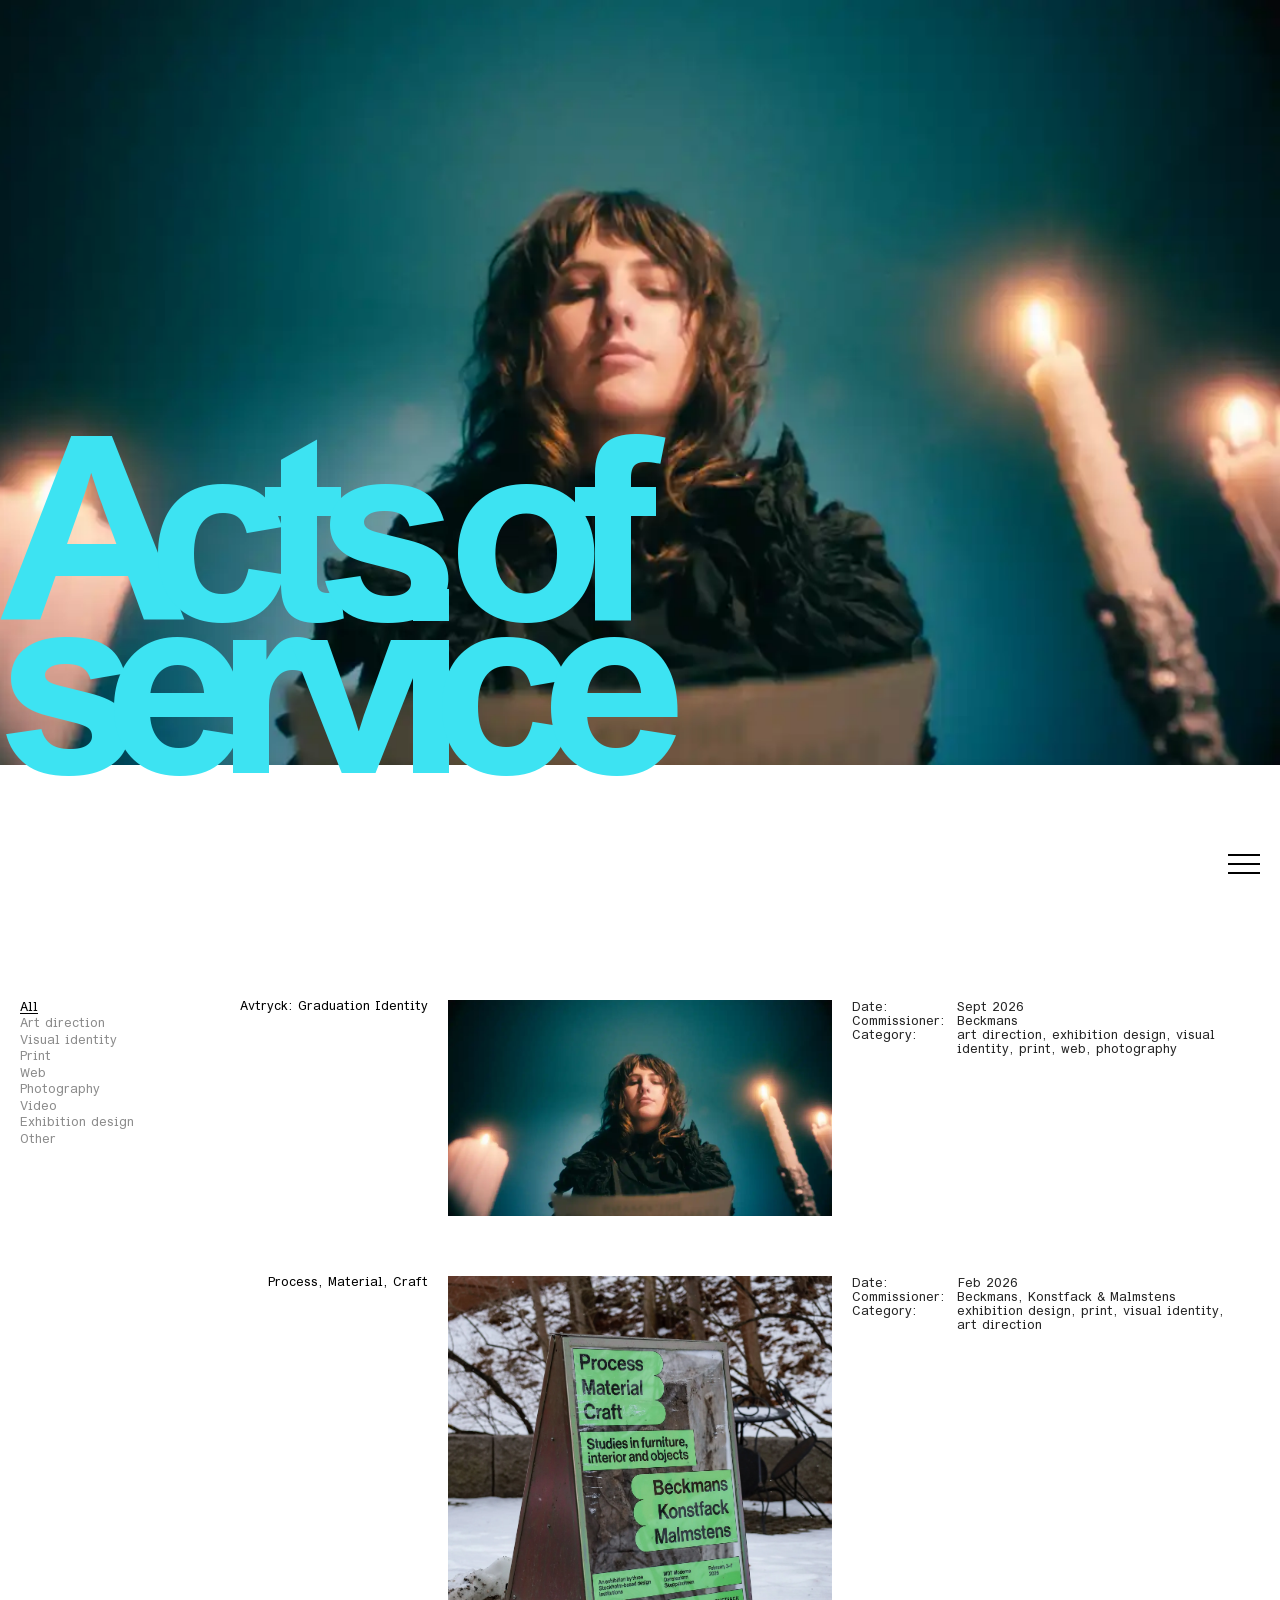
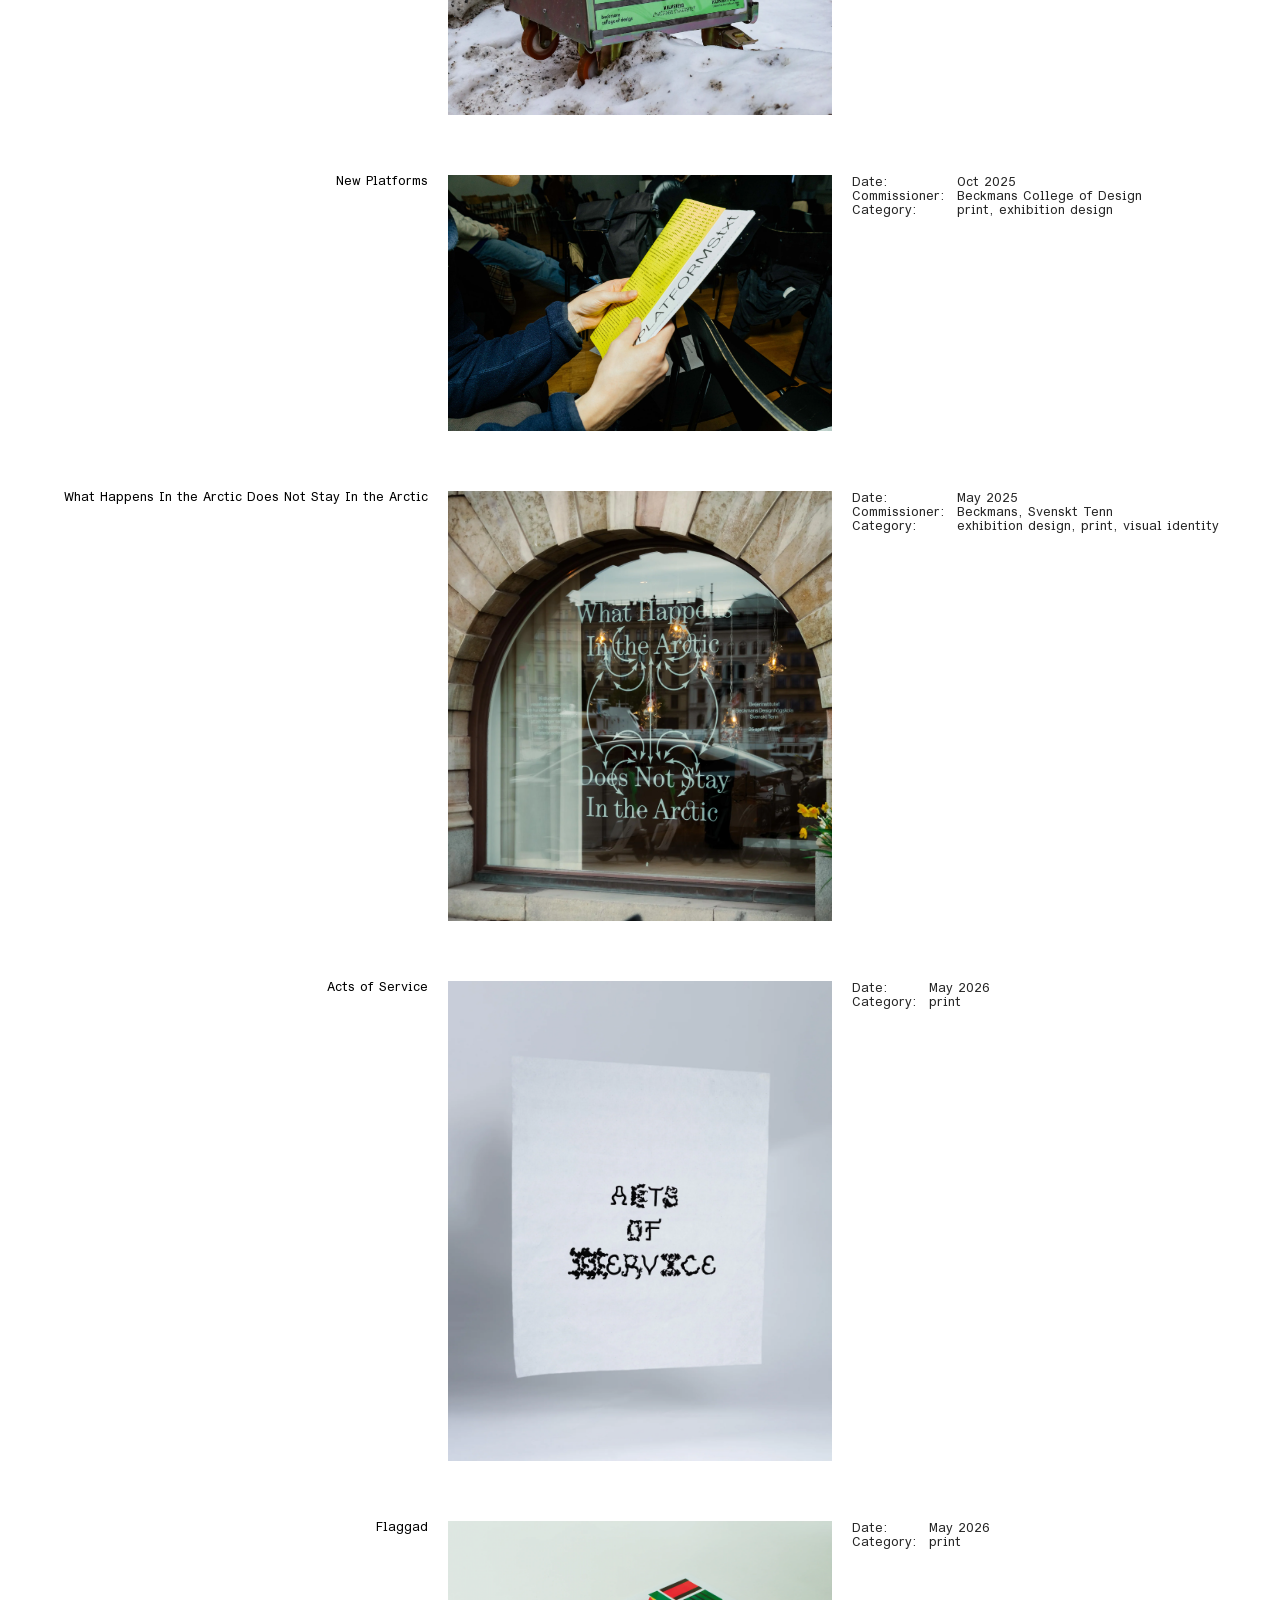
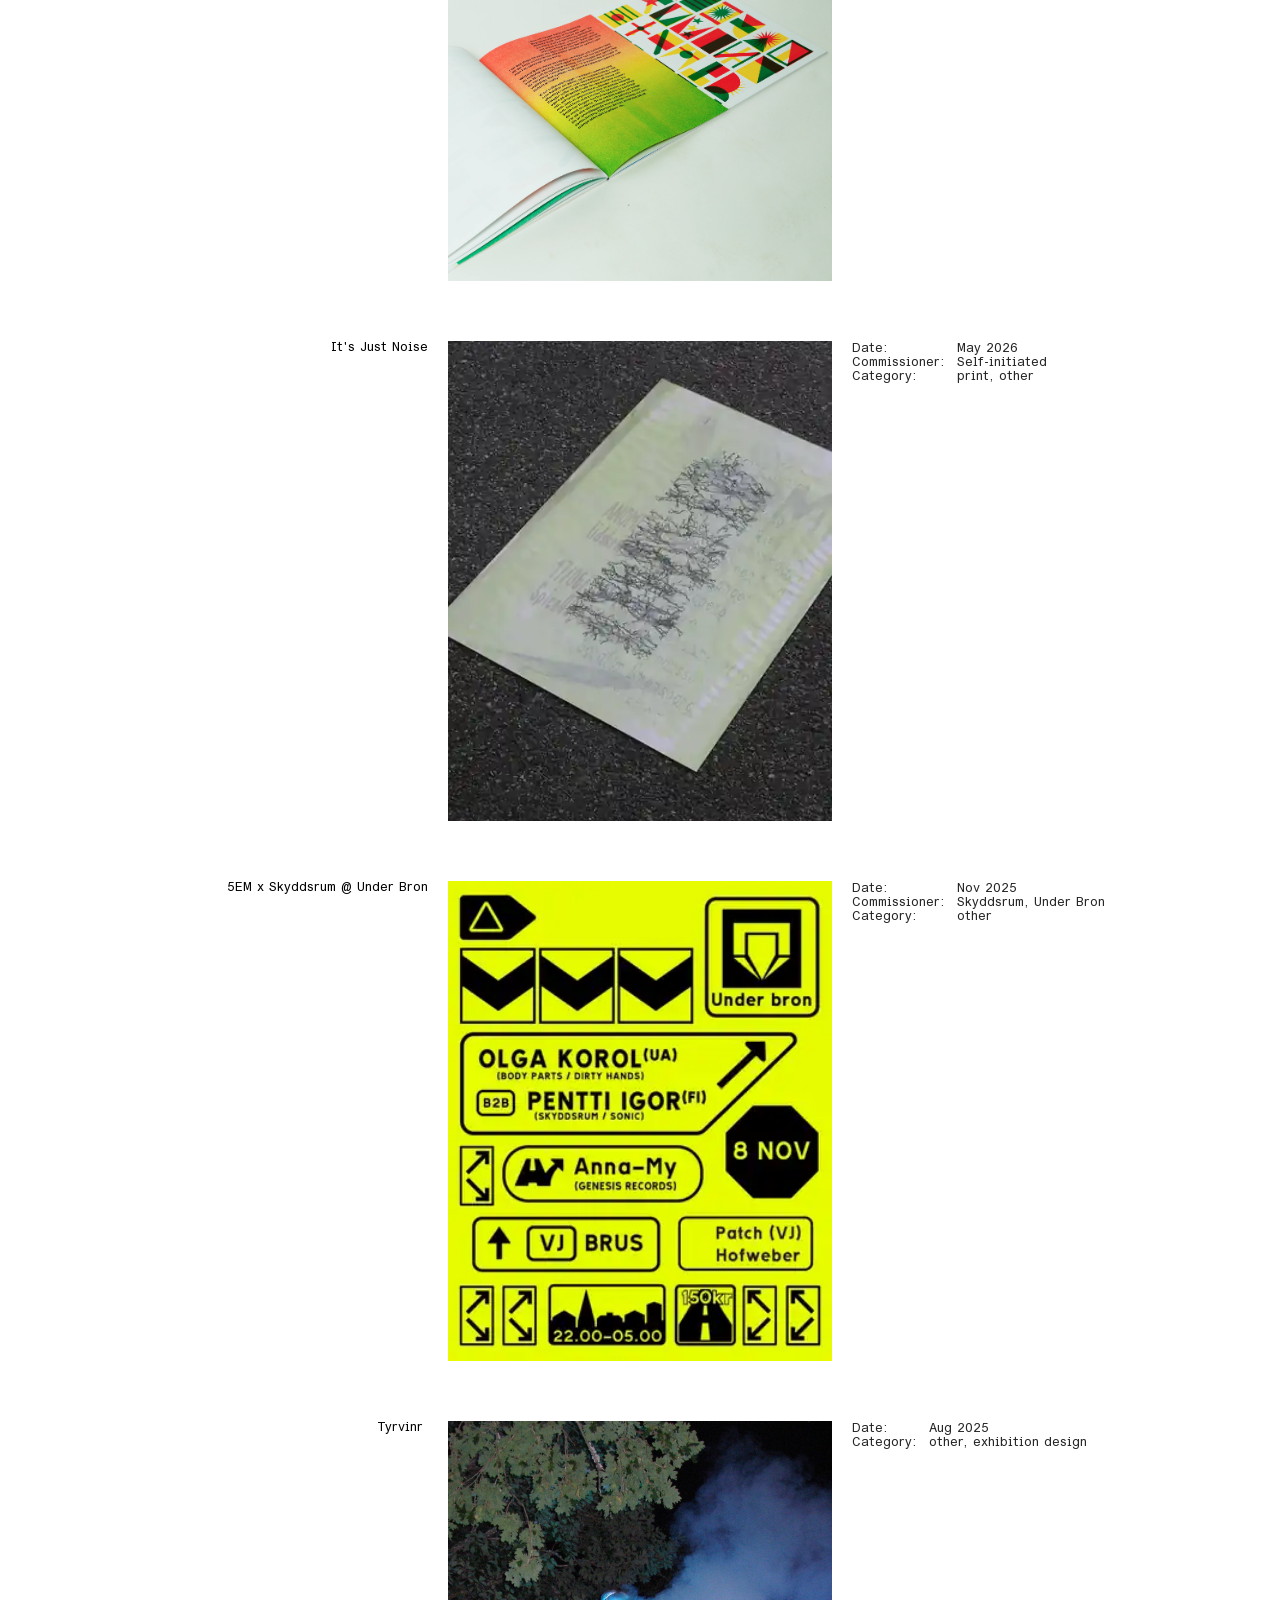
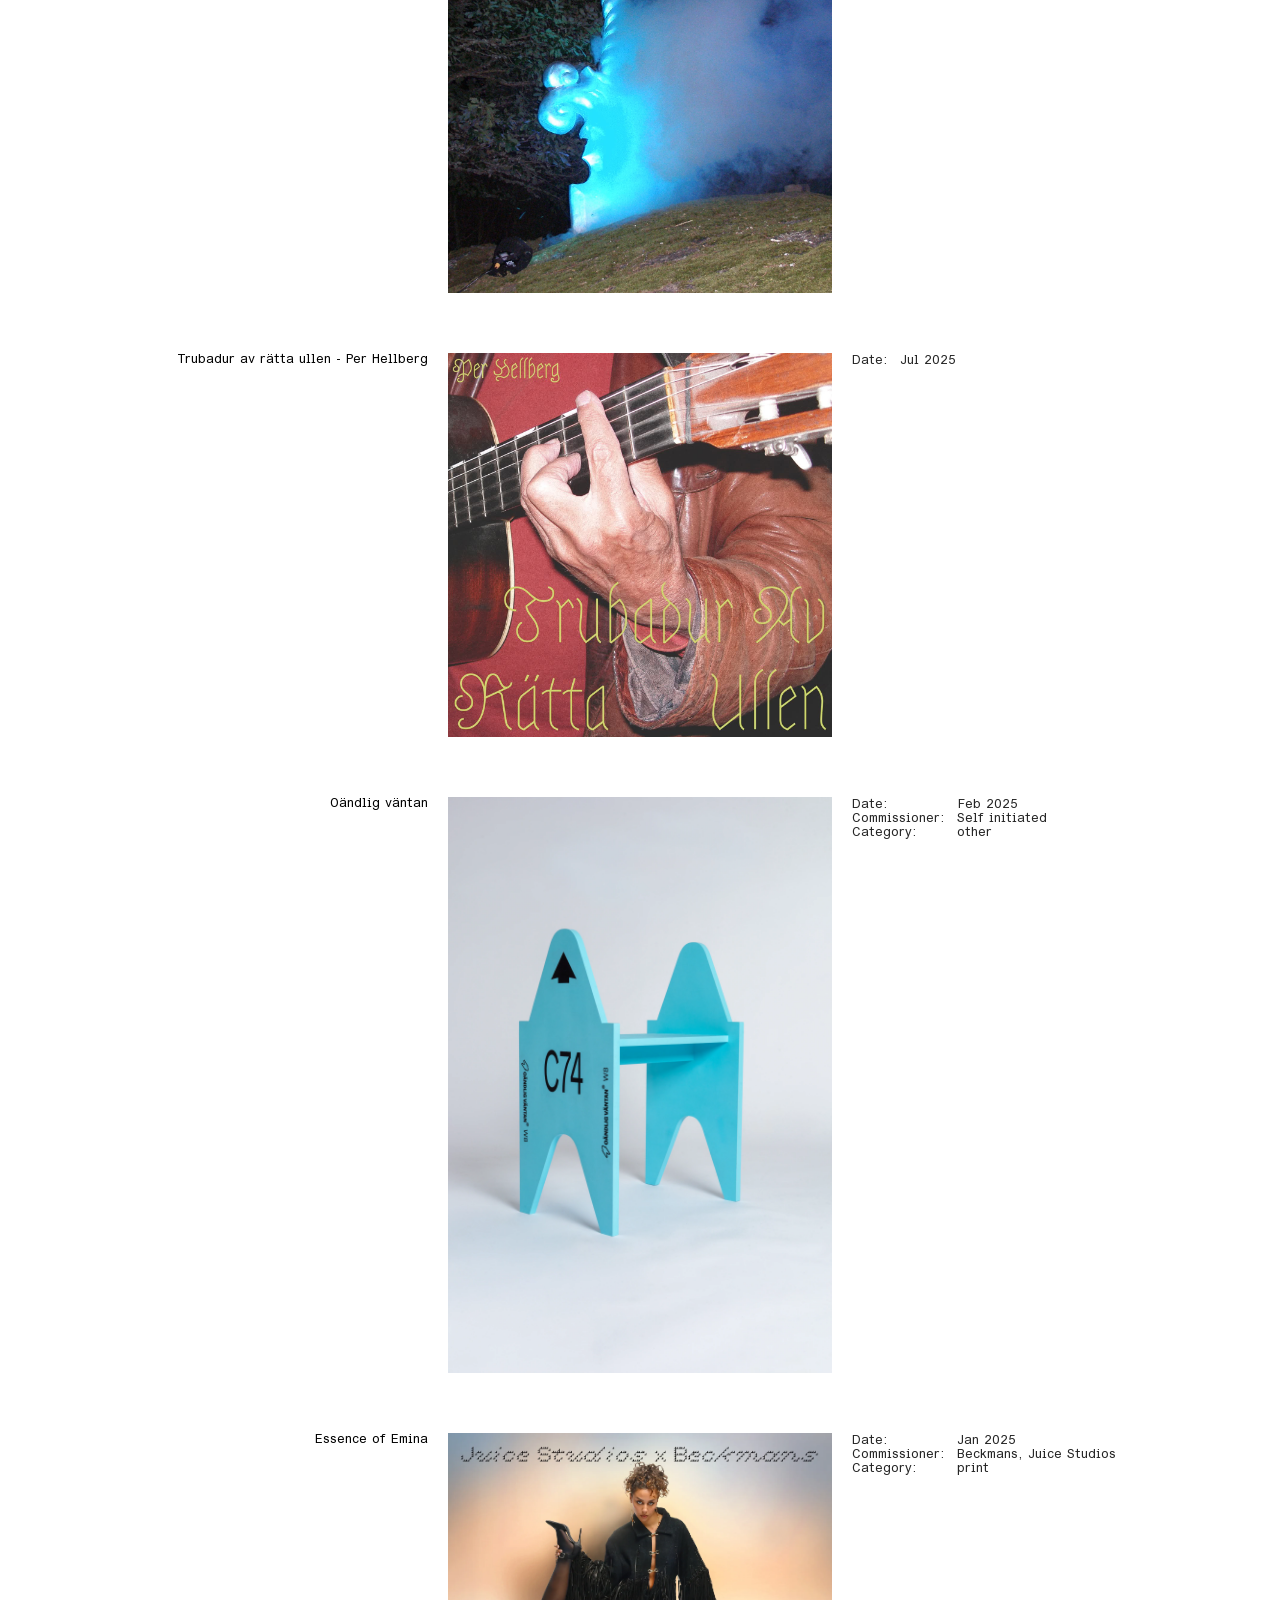
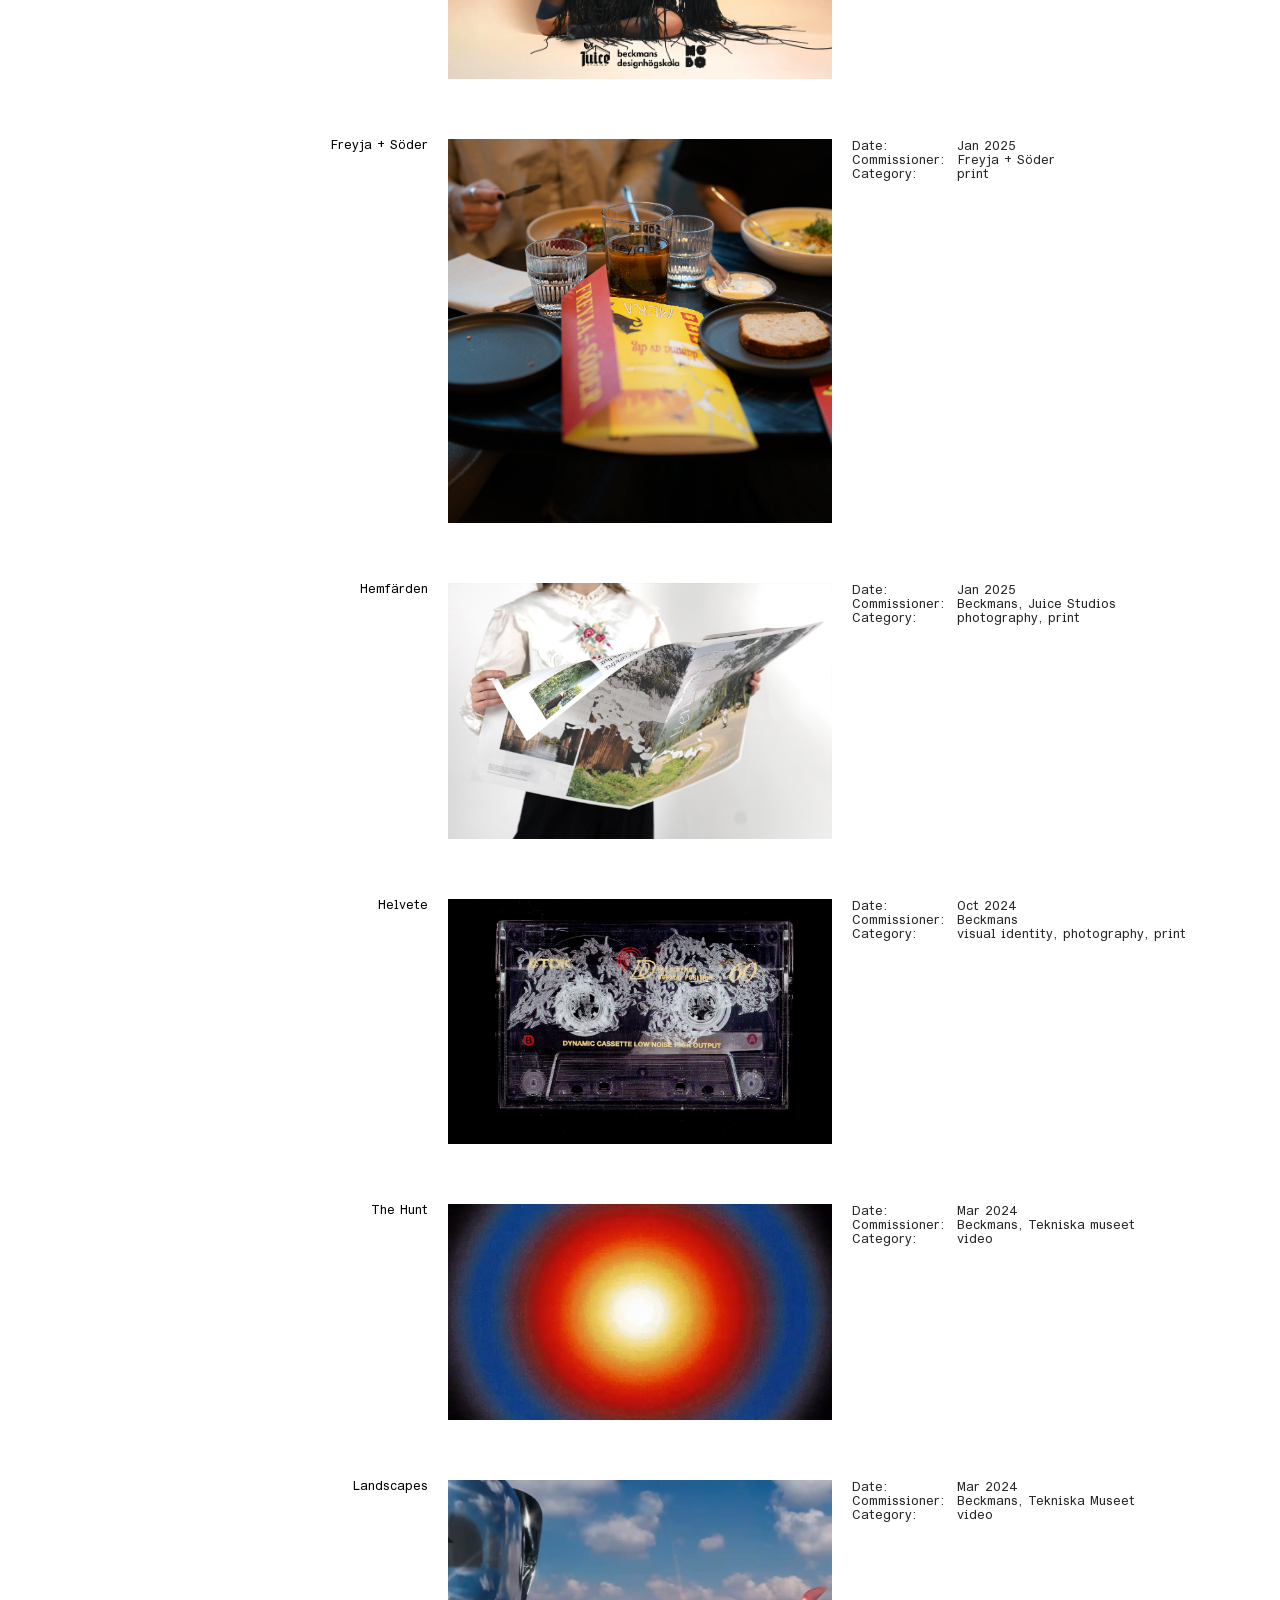
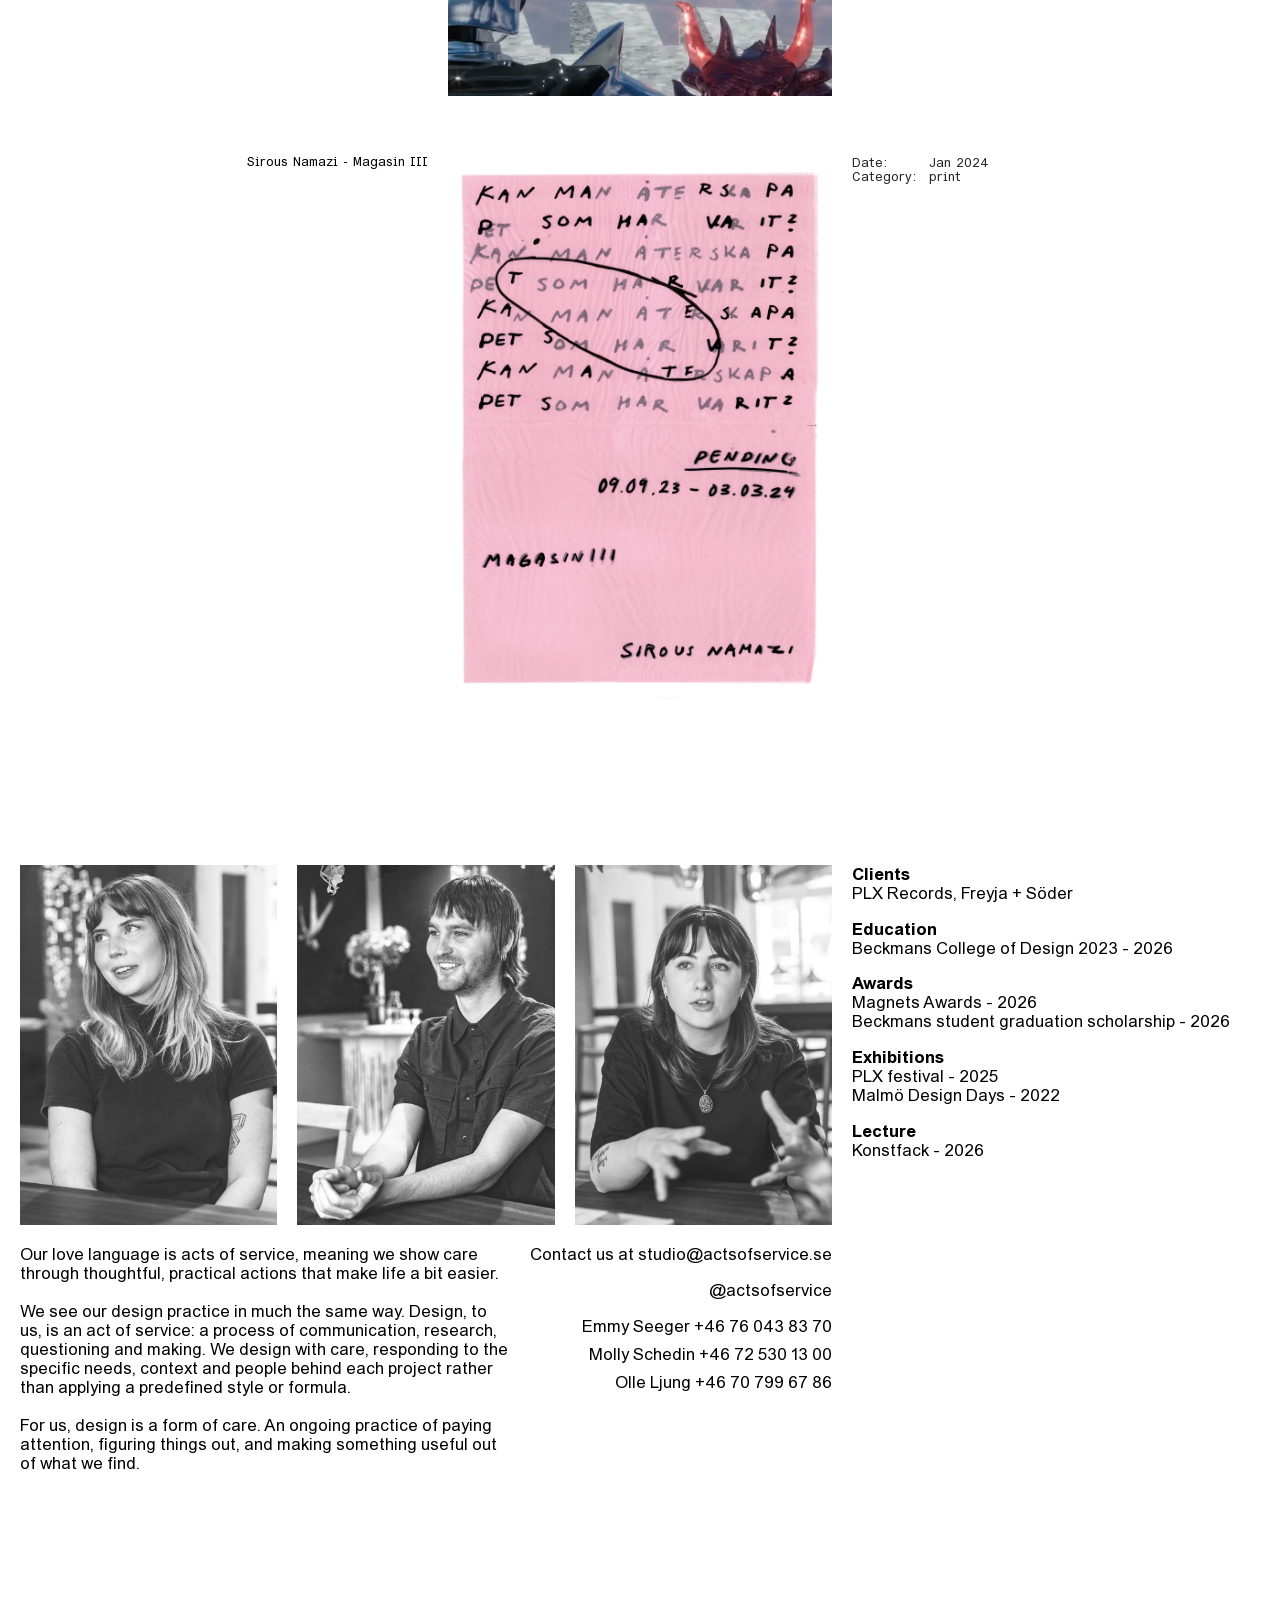
==== commit 564e4bb4: "Bring back the "Acts of service" title text on the home page Replaces the SVG logo with the original" ====
--- a/index.html
+++ b/index.html
@@ -3,21 +3,64 @@
 <head>
     <meta charset="UTF-8">
     <meta name="viewport" content="width=device-width, initial-scale=1.0, viewport-fit=cover">
-    <title>Acts of Service</title>
+    <title>Acts of Service – Graphic design studio in Stockholm</title>
     <!-- Description and link preview (shown by search engines and when the
          link is shared). Project pages get their own values, see
          scripts/build-pages.js. -->
-    <meta name="description" content="Acts of Service is a design studio run by Emmy Seeger, Molly Schedin and Olle Ljung, working with art direction, visual identity, print, web and photography.">
+    <meta name="description" content="Acts of Service is a graphic design studio in Stockholm run by Emmy Seeger, Molly Schedin and Olle Ljung: art direction, visual identity, print, web and photography.">
     <link rel="canonical" href="https://actsofservice.se/">
     <meta property="og:type" content="website">
     <meta property="og:site_name" content="Acts of Service">
     <meta property="og:title" content="Acts of Service">
-    <meta property="og:description" content="Acts of Service is a design studio run by Emmy Seeger, Molly Schedin and Olle Ljung, working with art direction, visual identity, print, web and photography.">
+    <meta property="og:description" content="Acts of Service is a graphic design studio in Stockholm run by Emmy Seeger, Molly Schedin and Olle Ljung: art direction, visual identity, print, web and photography.">
     <meta property="og:url" content="https://actsofservice.se/">
     <meta property="og:image" content="https://actsofservice.se/images/share.png">
     <meta property="og:image:width" content="1200">
     <meta property="og:image:height" content="630">
     <meta name="twitter:card" content="summary_large_image">
+    <!-- Facts about the studio for search engines (schema.org) -->
+    <script type="application/ld+json">
+    {
+        "@context": "https://schema.org",
+        "@type": "ProfessionalService",
+        "@id": "https://actsofservice.se/#studio",
+        "name": "Acts of Service",
+        "description": "Acts of Service is a graphic design studio in Stockholm run by Emmy Seeger, Molly Schedin and Olle Ljung: art direction, visual identity, print, web and photography.",
+        "url": "https://actsofservice.se/",
+        "logo": "https://actsofservice.se/apple-touch-icon.png",
+        "image": "https://actsofservice.se/images/share.png",
+        "email": "studio@actsofservice.se",
+        "address": {
+            "@type": "PostalAddress",
+            "addressLocality": "Stockholm",
+            "addressCountry": "SE"
+        },
+        "areaServed": "Stockholm",
+        "founder": [
+            {
+                "@type": "Person",
+                "name": "Emmy Seeger"
+            },
+            {
+                "@type": "Person",
+                "name": "Molly Schedin"
+            },
+            {
+                "@type": "Person",
+                "name": "Olle Ljung"
+            }
+        ],
+        "knowsAbout": [
+            "Graphic design",
+            "Art direction",
+            "Visual identity",
+            "Print design",
+            "Web design",
+            "Photography",
+            "Exhibition design"
+        ]
+    }
+    </script>
     <link rel="icon" type="image/svg+xml" href="/aos-icon.svg">
     <link rel="apple-touch-icon" href="/apple-touch-icon.png">
     <link rel="stylesheet" href="/screensaver.css">
@@ -45,7 +88,7 @@
             --font-mono: "slnt" 0, "DRKM" 0, "MONO" 50;     /* archive lists and labels */
 
             /* Font sizes */
-            --logo-width: 55vw;      /* width of the logo on the home page */
+            --size-display: 16rem;   /* big "Acts of service" title */
             --size-large: 2.05rem;   /* project title in the popup */
             --size-body: 1.05rem;    /* running text */
             --size-small: 0.8rem;    /* menu, archive filters and project info */
@@ -69,7 +112,9 @@
 
             /* Archive columns: title | cover image | info.
                The contact section lines its right column up with "info". */
-            --archive-width: 1200px;   /* max width of the project list */
+            --archive-width: 1200px;   /* width of the project list (on screens that fit it) */
+            --archive-margin: 120px;   /* on wider screens the list grows and keeps
+                                          this much space to each screen edge */
             --cover-width: 30vw;       /* width of the cover images */
             --cover-margin-mobile: 45px; /* mobile: space on each side of the cover images
                                             (the burger sits centered in it) */
@@ -100,7 +145,7 @@
 
         @media (max-width: 1100px) {
             :root {
-                --logo-width: calc(100vw - 2 * var(--gutter));
+                --size-display: 8rem;
                 --size-large: 1.05rem;
             }
         }
@@ -456,14 +501,21 @@
         .home-title {
             position: absolute;
             bottom: 15vh;
-            left: var(--gutter);
+            left: 0;
+            width: calc(100vw - 2 * var(--gutter));
             margin: 0;
-            color: var(--accent-home);   /* the logo takes this color */
-        }
-        .home-title svg {
-            display: block;
-            width: var(--logo-width);
-            height: auto;
+            color: var(--accent-home);
+            font-size: var(--size-display);
+            font-weight: 1000;
+            font-kerning: normal;
+            letter-spacing: -0.125em;
+            line-height: 60%;
+        }
+
+        @media (max-width: 1100px) {
+            .home-title {
+                left: 7px;
+            }
         }
 
         @media (max-width: 700px) {
@@ -512,7 +564,7 @@
 
         #projects-list {
             width: 100%;
-            max-width: var(--archive-width);
+            max-width: max(var(--archive-width), calc(100vw - 2 * var(--archive-margin)));
             justify-self: center;
             text-align: center;
             transition: filter 0.28s ease;
@@ -673,7 +725,7 @@
             line-height: 1;
             pointer-events: none;
         }
-        .archive-heading h1 {
+        .archive-heading .popup-title {
             margin: var(--gutter) 0 0 var(--gutter);
             font: inherit;
         }
@@ -827,7 +879,7 @@
                 left: 0;
                 right: 0;
             }
-            body.modal-open .archive-heading h1 {
+            body.modal-open .archive-heading .popup-title {
                 display: none;
             }
             .carousel-modal-overlay {
@@ -1037,7 +1089,7 @@
 
     <!-- Project title shown while a project popup is open -->
     <header class="archive-heading">
-        <h1></h1>
+        <p class="popup-title"></p>
     </header>
 
     <div class="page">
@@ -1060,7 +1112,7 @@
         <!-- ============================ HOME ============================ -->
         <section id="home">
             <div id="bg-slideshow" aria-hidden="true"><img alt=""><video muted loop playsinline disablepictureinpicture hidden></video></div>
-            <p class="home-title"><svg viewBox="0 0 85.82517 39.13623" fill="currentColor" role="img" aria-label="Acts of Service" xmlns="http://www.w3.org/2000/svg"><path d="M57.89085,13.02295c0-4.10352,3.00977-7.11328,7.27832-7.11328,4.26758,0,7.27734,3.00977,7.27734,7.11328,0,4.104-3.00977,7.11328-7.27734,7.11328-4.26855,0-7.27832-3.00928-7.27832-7.11328ZM69.81956,13.02295c0-2.73584-1.86035-4.70557-4.65039-4.70557-2.79102,0-4.65137,1.96973-4.65137,4.70557s1.86035,4.70605,4.65137,4.70605c2.79004,0,4.65039-1.97021,4.65039-4.70605Z"/><path d="M73.37718,5.85498c0-3.91211,2.35254-5.85498,5.82715-5.85498,3.44727,0,5.80078,1.97021,5.80078,5.88232h-2.57227c0-2.43506-1.31348-3.47461-3.22852-3.47461-1.94238,0-3.22754,1.06689-3.22754,3.44727v2.271h7.41406v2.37988h-7.41406v9.2749h-2.59961V5.85498Z"/><path d="M.51364,34.86865h2.62695c.05469,1.12158,1.09473,1.91504,2.98242,1.91504,1.96973,0,2.98145-.84814,2.98145-1.91504,0-1.28613-1.42188-1.4502-3.11816-1.66895-2.35352-.30127-5.19824-.73877-5.19824-3.83057,0-2.65381,2.0791-4.45947,5.30762-4.45947s5.22559,1.83301,5.28027,4.15869h-2.57227c-.08203-1.03955-1.03906-1.80566-2.68066-1.80566-1.72363,0-2.70898.8208-2.70898,1.8877,0,1.28564,1.42285,1.42285,3.0918,1.6416,2.35254.30078,5.22559.73877,5.22559,3.83008,0,2.73584-2.21582,4.51416-5.6084,4.51416s-5.52637-1.80566-5.60938-4.26758Z"/><path d="M12.00485,32.02295c0-4.10352,3.00977-7.11328,7.27832-7.11328,4.26758,0,7.22266,3.00977,7.22266,7.11328v.95752h-11.76465c.38281,2.40771,2.18848,3.74854,4.54199,3.74854,1.75098,0,2.98145-.54736,3.77539-1.72363h2.87207c-1.03906,2.51709-3.50195,4.13086-6.64746,4.13086-4.26855,0-7.27832-3.00928-7.27832-7.11328ZM23.7695,30.65527c-.51953-2.16162-2.29785-3.33789-4.48633-3.33789-2.24414,0-3.94043,1.20361-4.45996,3.33789h8.94629Z"/><path d="M27.27341,30.81934c0-3.99463,2.35254-5.90967,5.82715-5.90967,3.44727,0,5.7998,1.91504,5.7998,5.93701v.13672h-2.57129v-.16406c0-2.48975-1.31348-3.50195-3.22852-3.50195-1.94238,0-3.22852,1.01221-3.22852,3.50195v7.96143h-2.59863v-7.96143Z"/><path d="M37.86228,25.26562h2.8457l4.4043,11.18945,4.40527-11.18945h2.76367l-5.63672,13.51514h-3.14551l-5.63672-13.51514Z"/><path d="M52.99313,25.26562h2.59961v13.51514h-2.59961v-13.51514Z"/><path d="M56.54978,32.02295c0-4.10352,3.00977-7.11328,7.27832-7.11328,3.58398,0,6.26465,2.13428,6.97656,5.25293h-2.62695c-.65625-1.72363-2.24316-2.84521-4.34961-2.84521-2.79102,0-4.65137,1.96973-4.65137,4.70557s1.86035,4.70605,4.65137,4.70605c2.10645,0,3.69336-1.12207,4.34961-2.8457h2.62695c-.71191,3.11914-3.39258,5.25293-6.97656,5.25293-4.26855,0-7.27832-3.00928-7.27832-7.11328Z"/><path d="M71.32419,32.02295c0-4.10352,3.00977-7.11328,7.27832-7.11328,4.26758,0,7.22266,3.00977,7.22266,7.11328v.95752h-11.76465c.38281,2.40771,2.18848,3.74854,4.54199,3.74854,1.75098,0,2.98145-.54736,3.77539-1.72363h2.87207c-1.03906,2.51709-3.50195,4.13086-6.64746,4.13086-4.26855,0-7.27832-3.00928-7.27832-7.11328ZM83.08884,30.65527c-.51953-2.16162-2.29785-3.33789-4.48633-3.33789-2.24414,0-3.94043,1.20361-4.45996,3.33789h8.94629Z"/><path d="M14.85179,13.02295c0-4.10352,3.00977-7.11328,7.27832-7.11328,3.58398,0,6.26465,2.13428,6.97656,5.25293h-2.62695c-.65625-1.72363-2.24316-2.84521-4.34961-2.84521-2.79102,0-4.65137,1.96973-4.65137,4.70557s1.86035,4.70605,4.65137,4.70605c2.10645,0,3.69336-1.12207,4.34961-2.8457h2.62695c-.71191,3.11914-3.39258,5.25293-6.97656,5.25293-4.26855,0-7.27832-3.00928-7.27832-7.11328Z"/><path d="M29.62718,14.66455V1.47754h2.59863v4.78809h7.44238v2.37988h-7.44238v6.01904c0,2.13428,1.12207,3.06445,2.81836,3.06445s2.84473-.90283,2.84473-3.06445v-.30078h2.57227v.30078c0,3.66602-2.18848,5.47168-5.41699,5.47168s-5.41699-1.80566-5.41699-5.47168Z"/><path d="M40.76292,15.86865h2.62695c.05469,1.12158,1.09473,1.91504,2.98242,1.91504,1.96973,0,2.98145-.84814,2.98145-1.91504,0-1.28613-1.42188-1.4502-3.11816-1.66895-2.35352-.30127-5.19824-.73877-5.19824-3.83057,0-2.65381,2.0791-4.45947,5.30762-4.45947s5.22559,1.83301,5.28027,4.15869h-2.57227c-.08203-1.03955-1.03906-1.80566-2.68066-1.80566-1.72363,0-2.70898.8208-2.70898,1.8877,0,1.28564,1.42285,1.42285,3.0918,1.6416,2.35254.30078,5.22559.73877,5.22559,3.83008,0,2.73584-2.21582,4.51416-5.6084,4.51416s-5.52637-1.80566-5.60938-4.26758Z"/><path d="M14.55566,13.02298c0-4.10352-3.00977-7.11328-7.27734-7.11328C3.00977,5.9097,0,8.91946,0,13.02298c0,4.104,3.00977,7.11328,7.27832,7.11328,1.82739,0,3.42126-.55511,4.64984-1.50836v1.15558h2.6275v-6.69452h-.00305c.00018-.02234.00305-.04358.00305-.06598ZM7.27832,17.72903c-2.79102,0-4.65137-1.97021-4.65137-4.70605s1.86035-4.70557,4.65137-4.70557c2.79004,0,4.65039,1.96973,4.65039,4.70557s-1.86035,4.70605-4.65039,4.70605Z"/></svg></p>
+            <h1 class="home-title">Acts of service</h1>
         </section>
 
         <!-- =========================== ARCHIVE =========================== -->
@@ -1345,8 +1397,9 @@
 
 // Every project has its own address, e.g. actsofservice.se/helvete/
 // (the pages are made by scripts/build-pages.js when the site is published).
-// (On a project page the <title> is the project's, so use the site name.)
-const defaultTitle = document.querySelector('meta[property="og:site_name"]').content;
+// (On a project page the <title> is the project's; build-pages.js then puts
+// the home page's title in <html data-home-title>.)
+const defaultTitle = document.documentElement.dataset.homeTitle || document.title;
 const projectSlugFromPath = () => decodeURIComponent(location.pathname)
     .replace(/index\.html$/, '').replace(/^\/+|\/+$/g, '');
 let openedFromSite = false;     // the popup's address was added to the history by the site
@@ -1370,7 +1423,7 @@
     e.preventDefault();
 }, { passive: false });
 
-const archiveHeading = document.querySelector('.archive-heading h1');
+const archiveHeading = document.querySelector('.archive-heading .popup-title');
 const defaultArchiveHTML = archiveHeading ? archiveHeading.innerHTML : '';
 
 const wrapWordsInNode = (root) => {
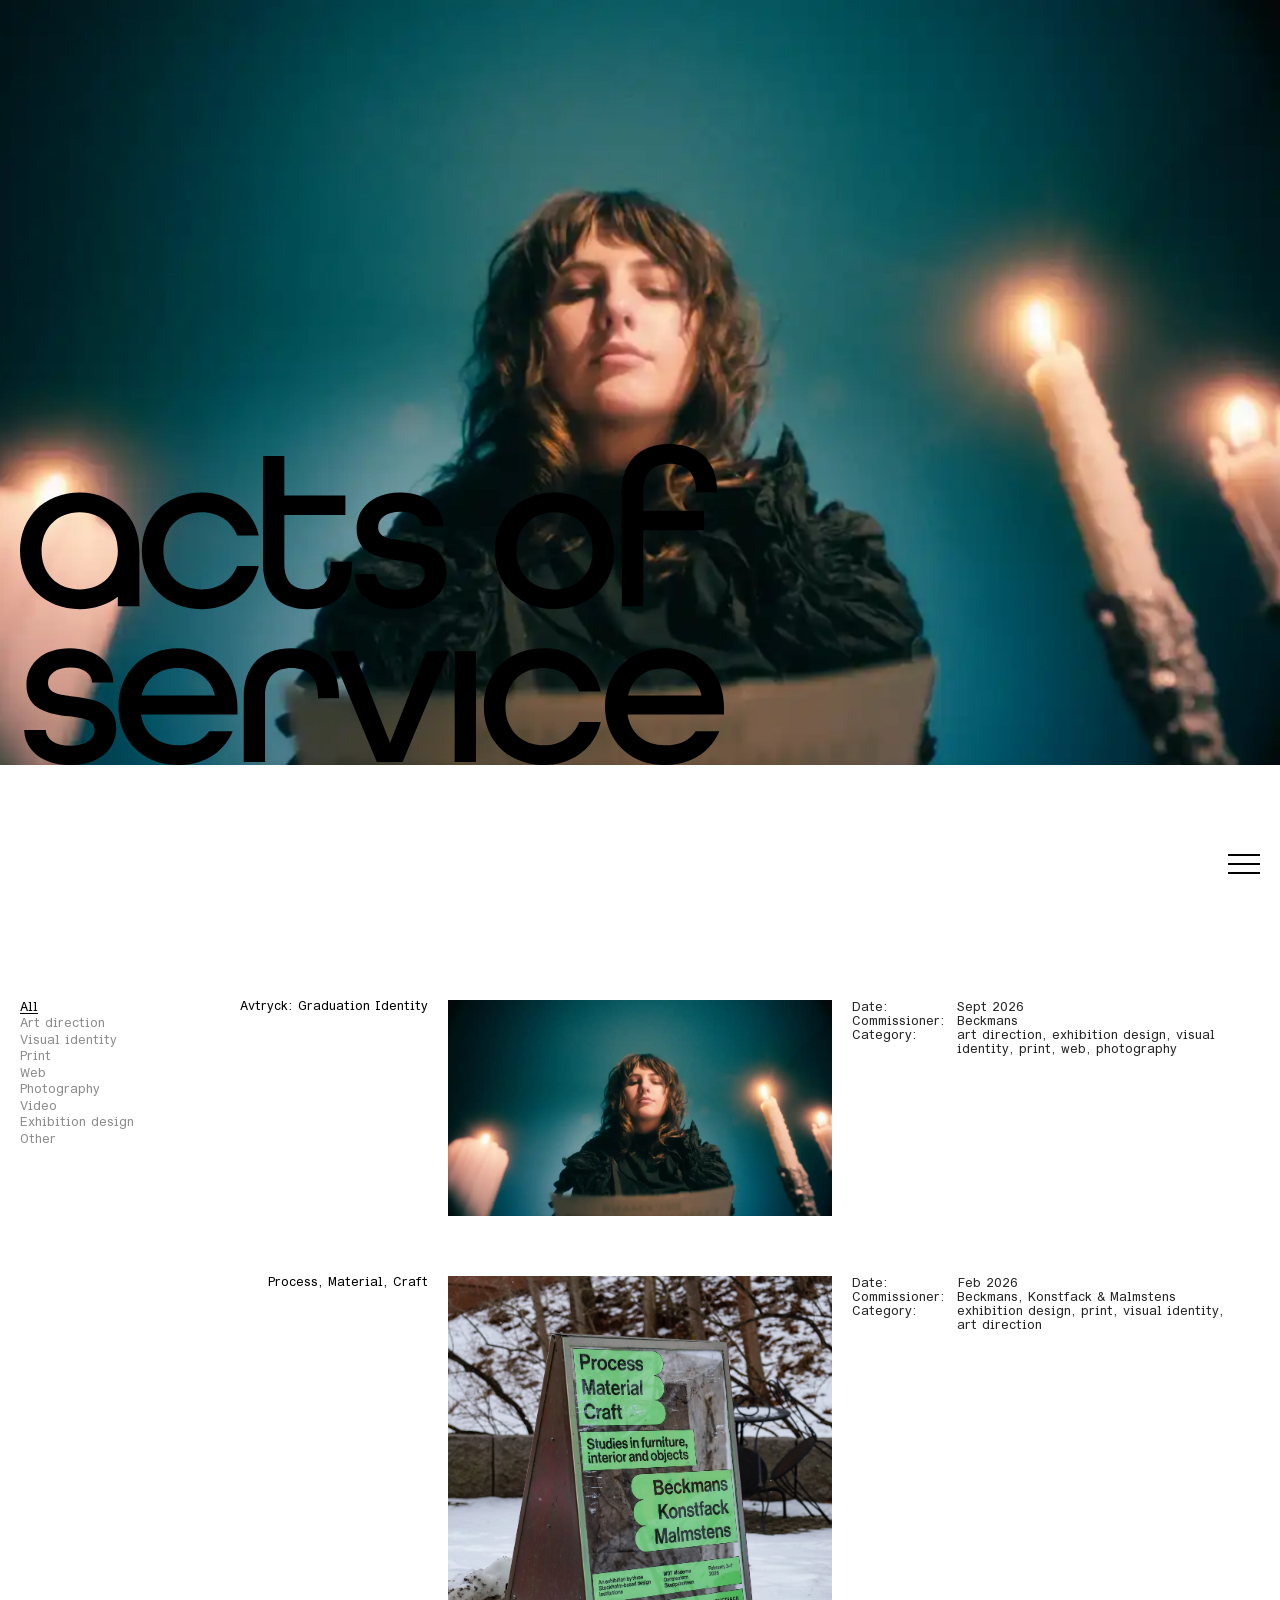
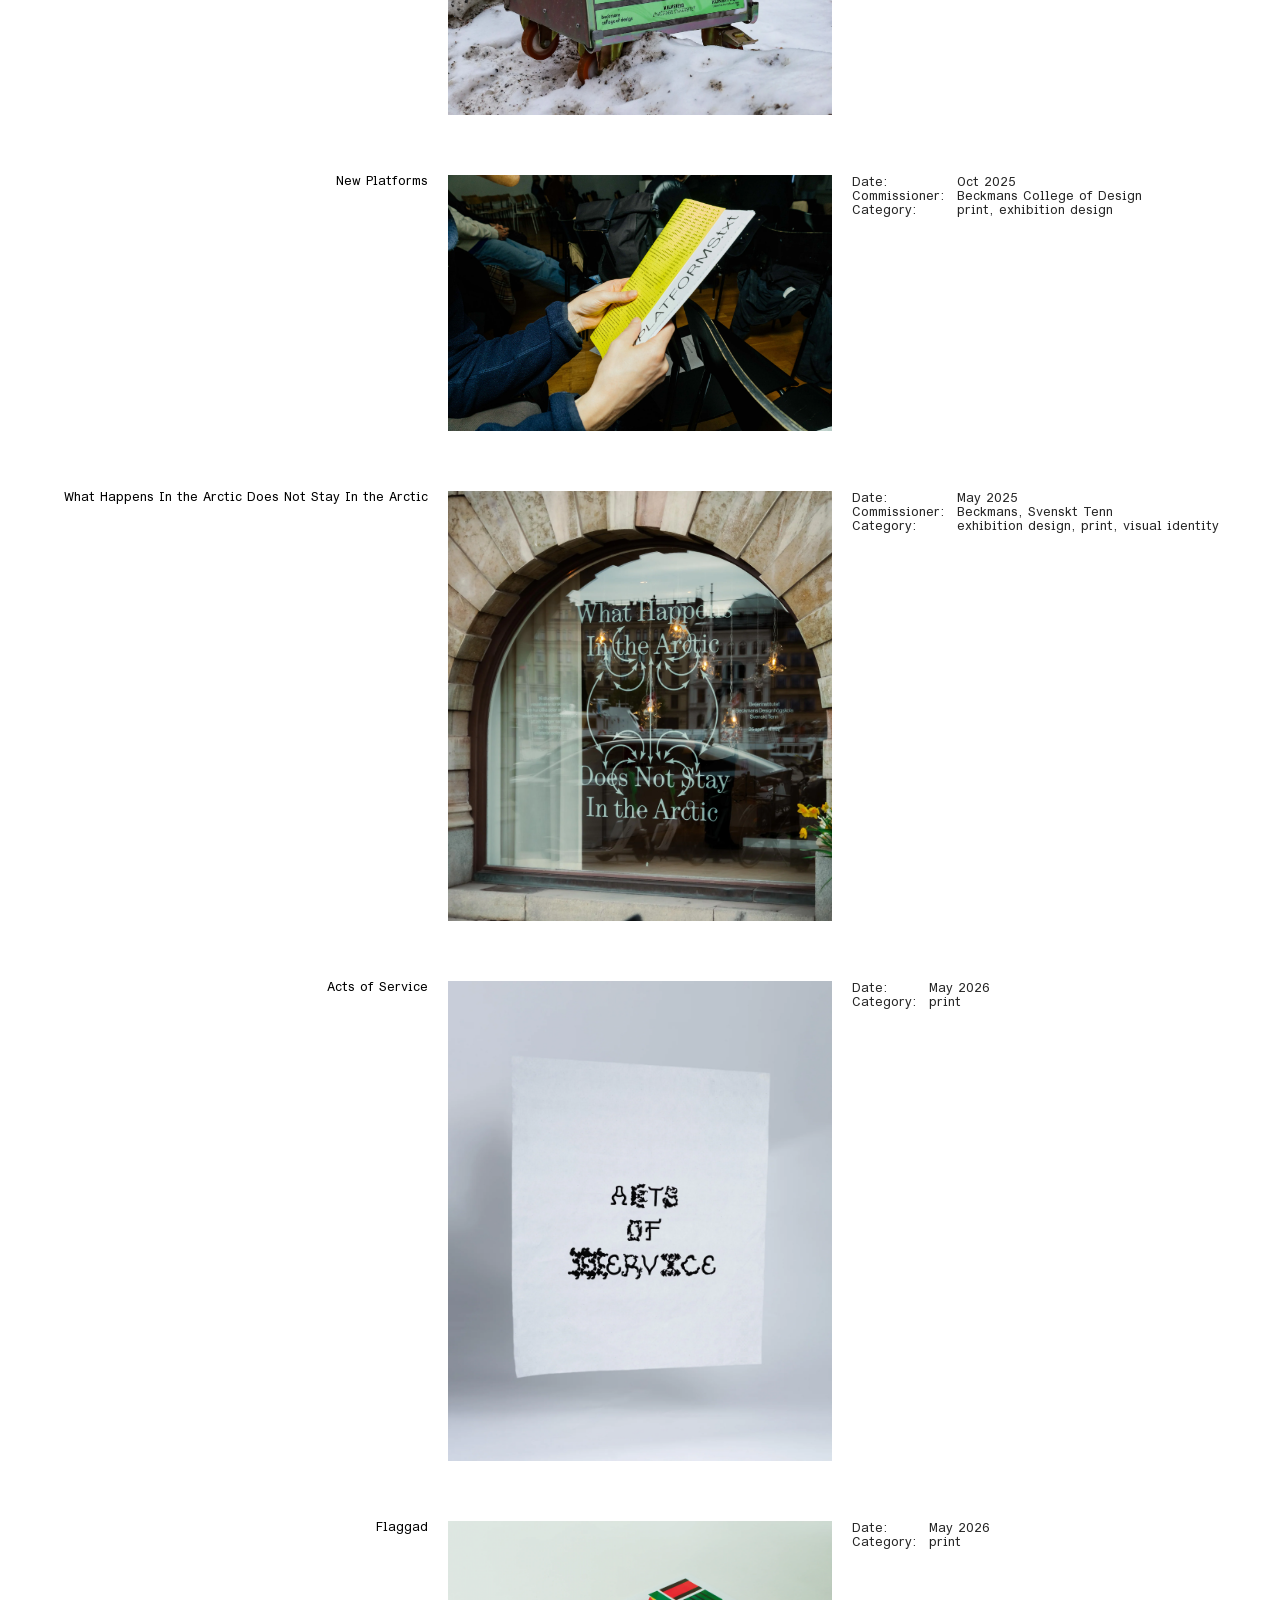
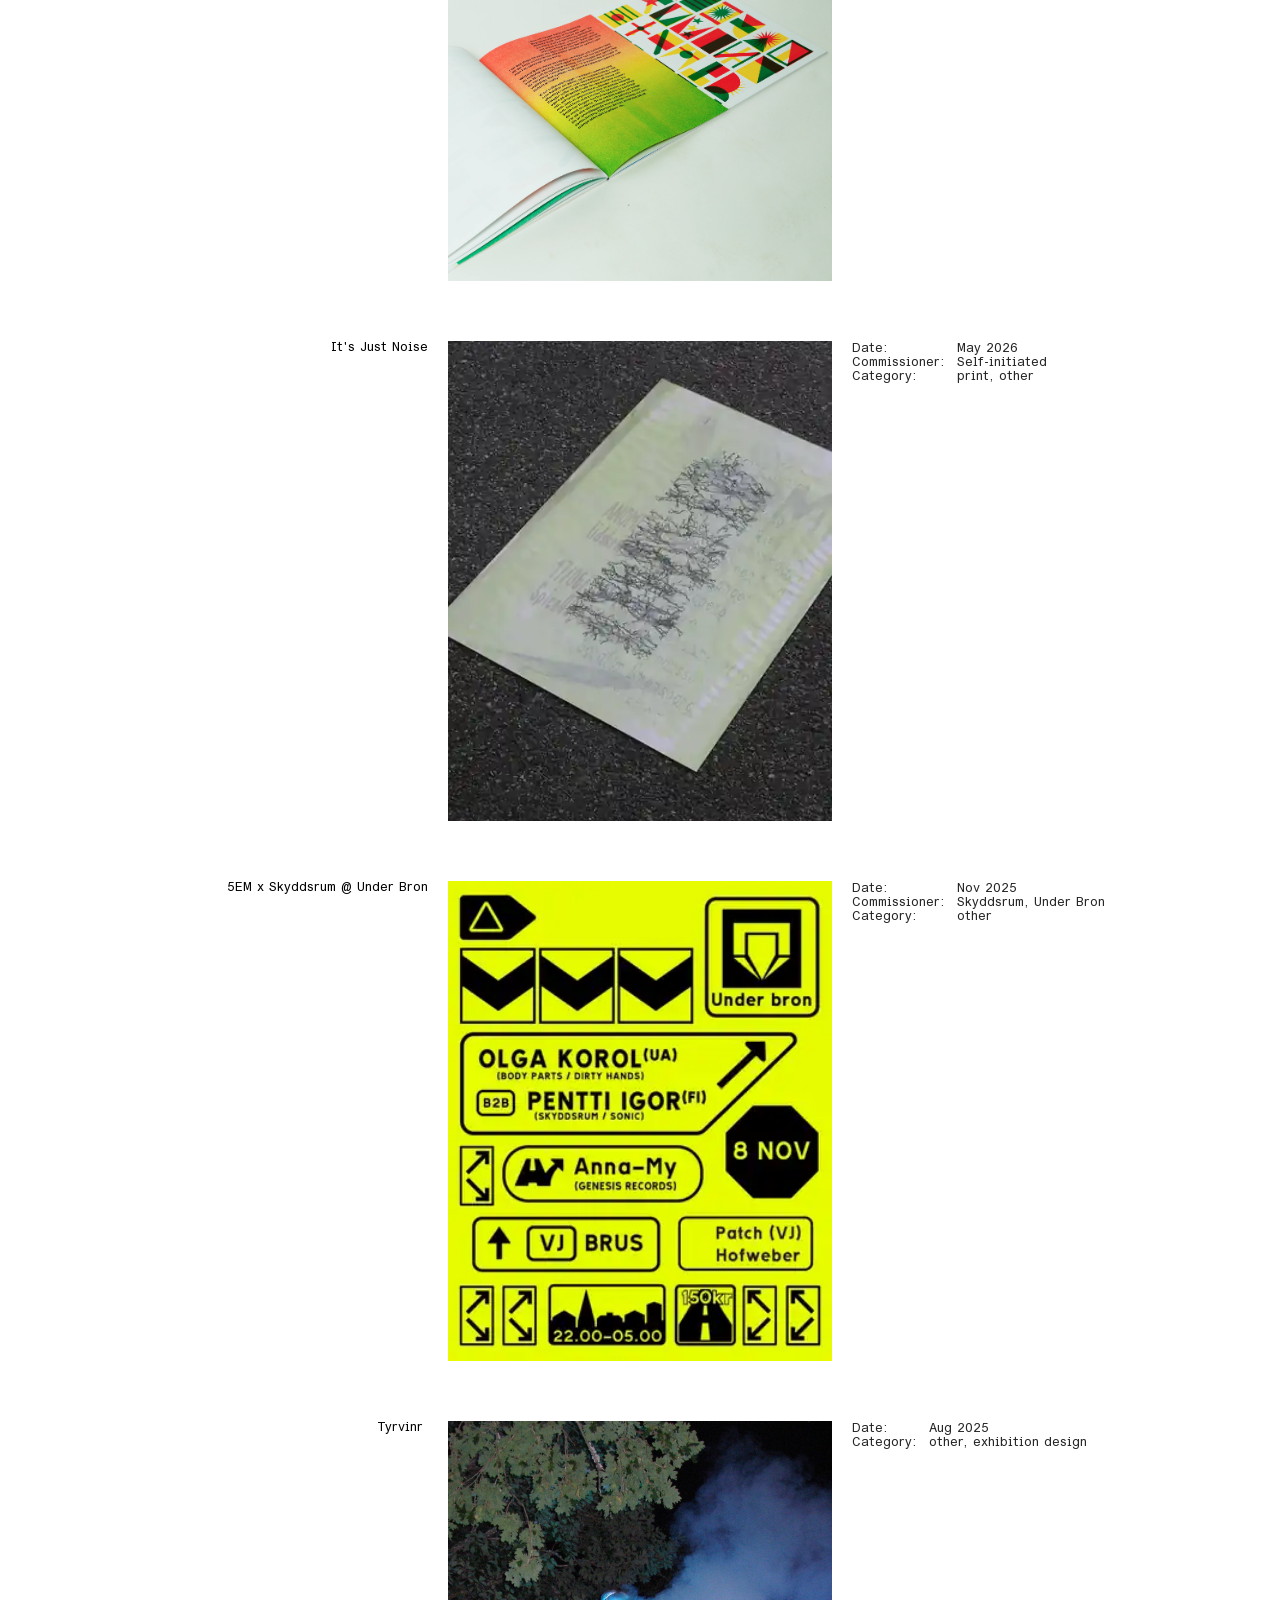
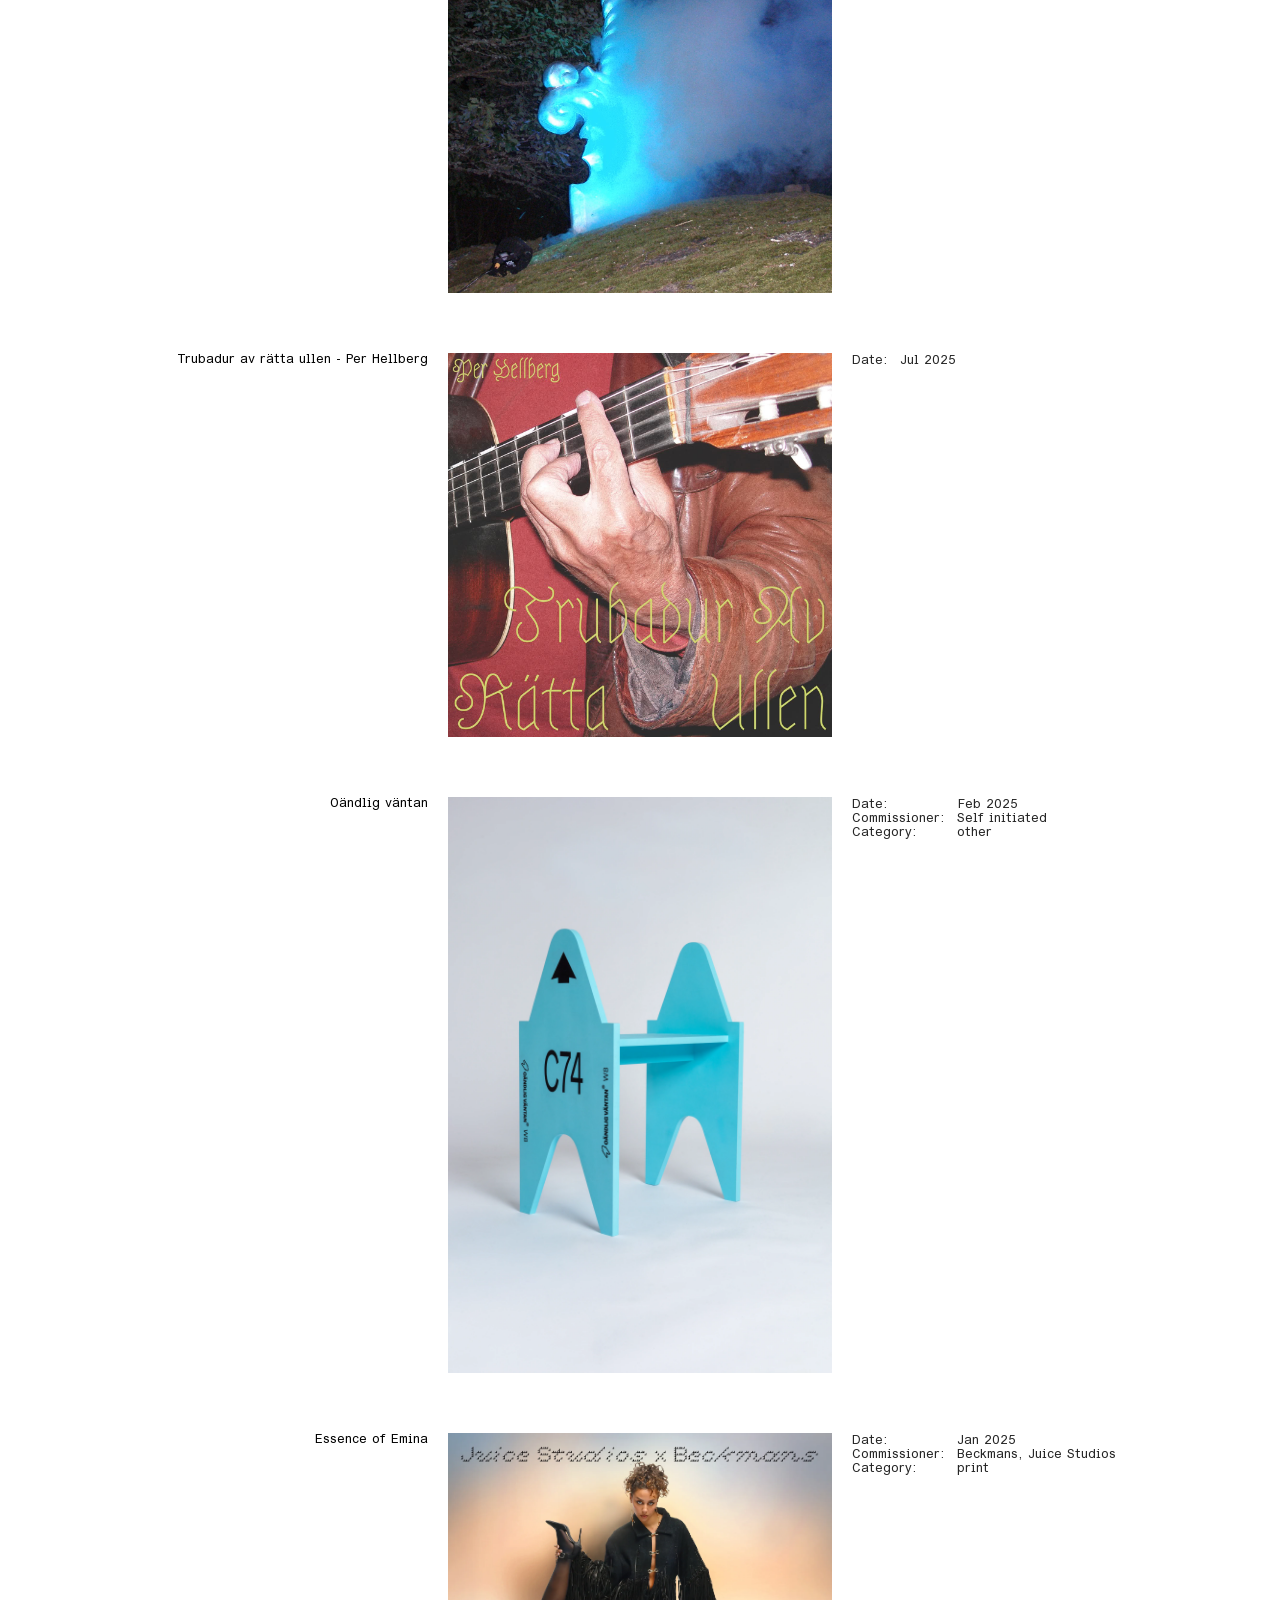
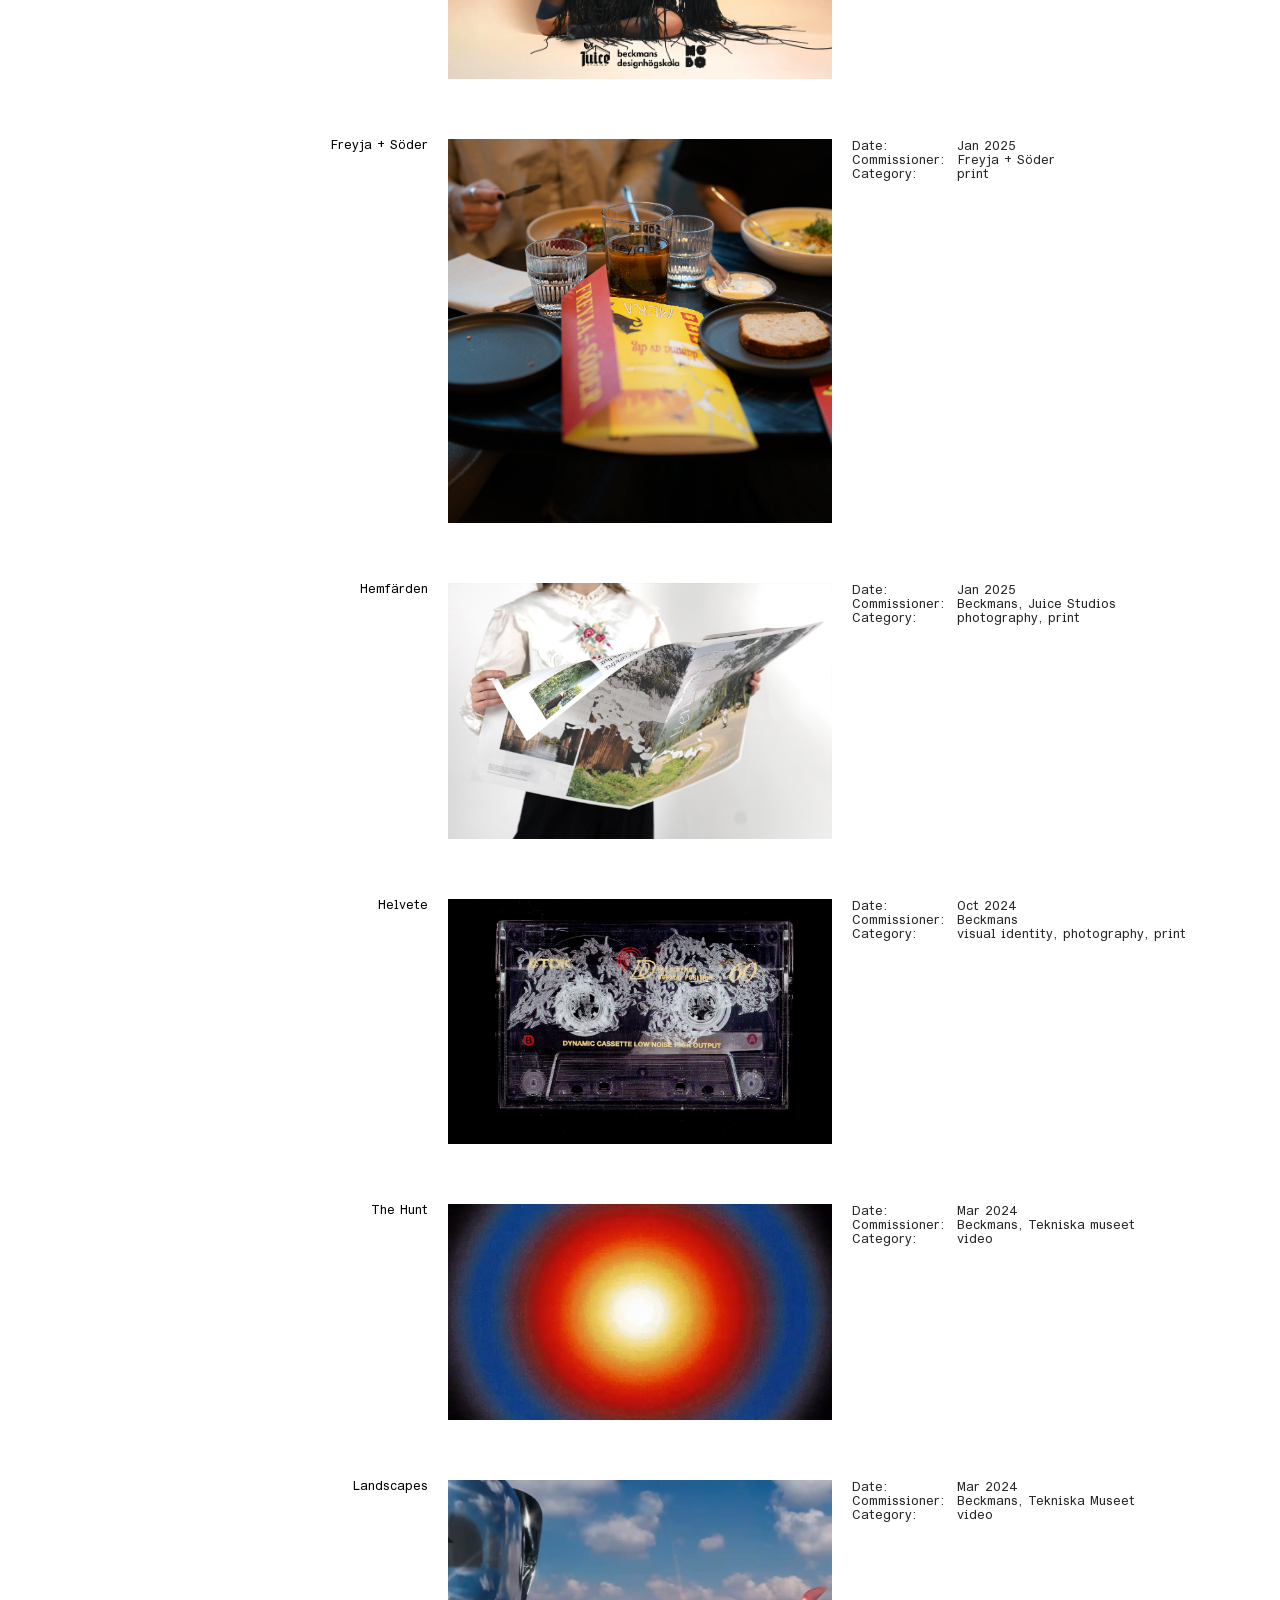
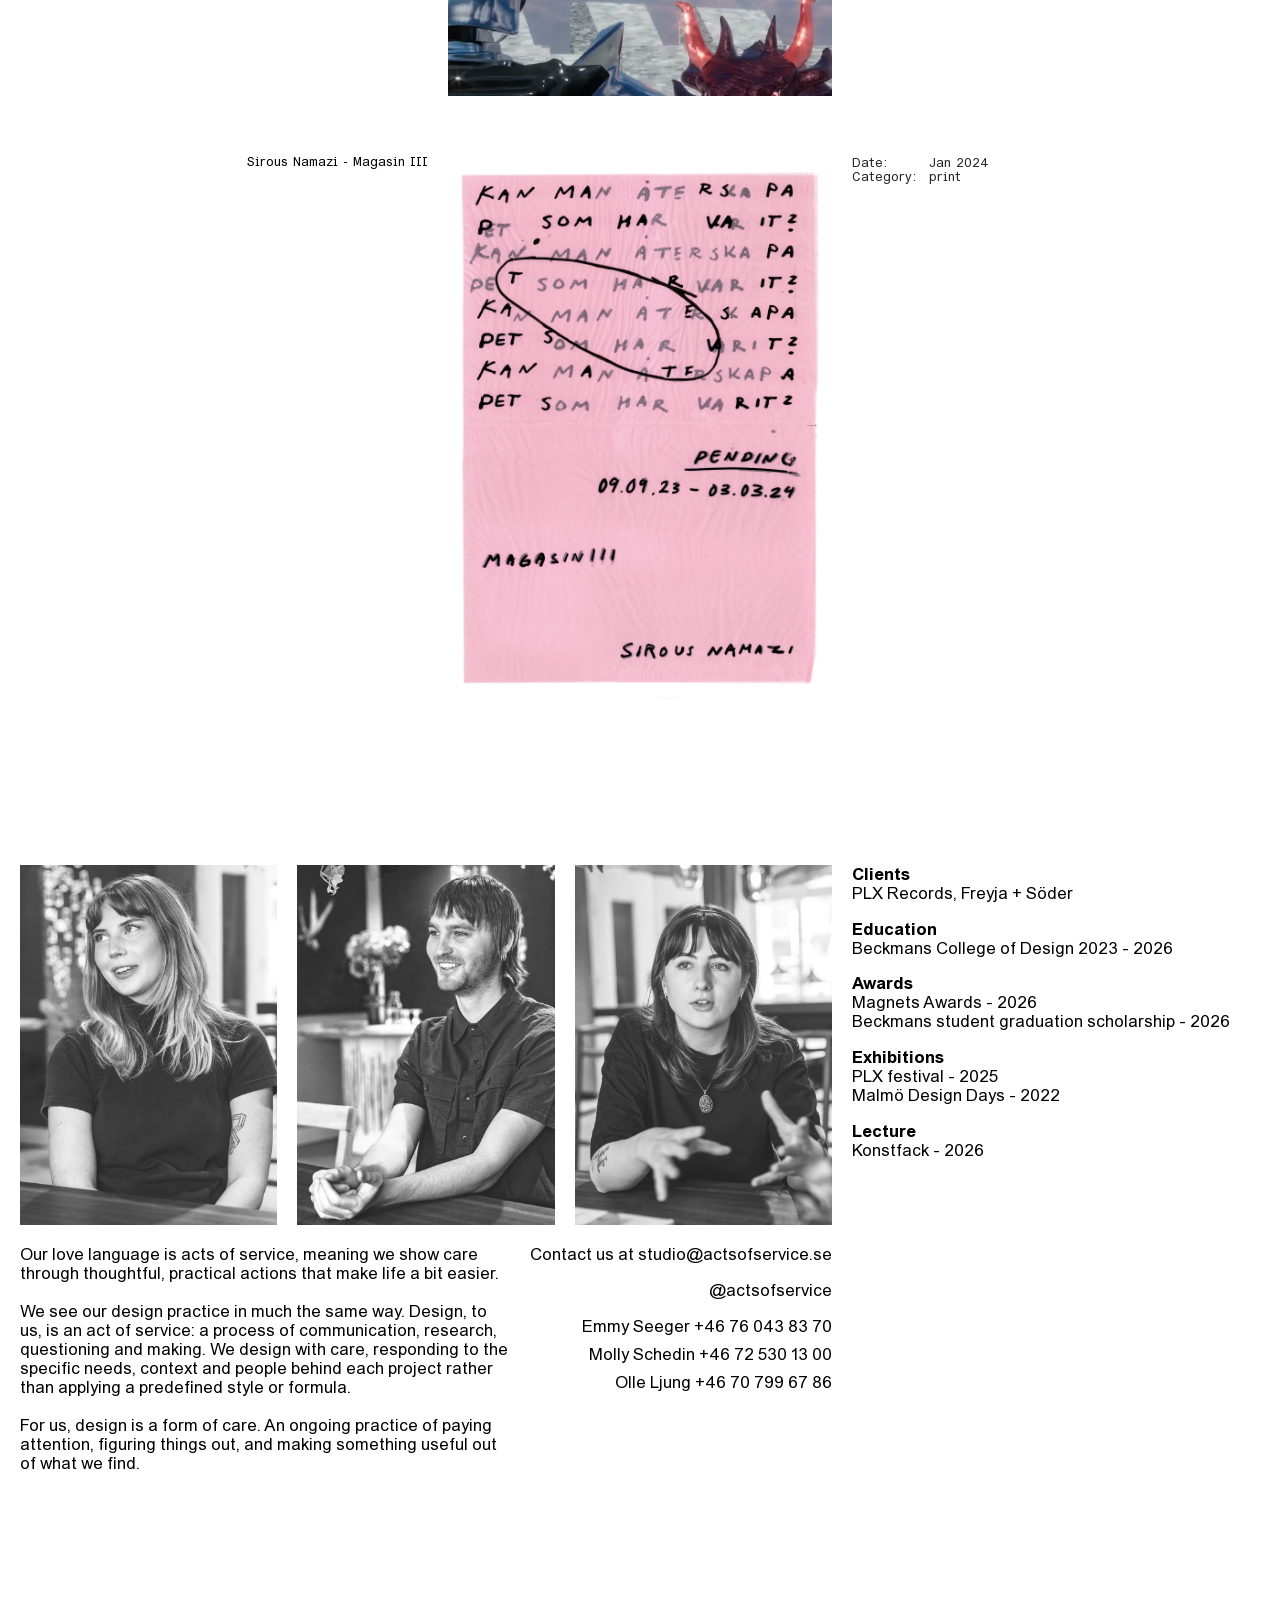
==== commit cdc3fc70: "Bring back the SVG logo in black, and a thin black cursor outline Undoes 564e4bb (title text) and ma" ====
--- a/index.html
+++ b/index.html
@@ -88,7 +88,7 @@
             --font-mono: "slnt" 0, "DRKM" 0, "MONO" 50;     /* archive lists and labels */
 
             /* Font sizes */
-            --size-display: 16rem;   /* big "Acts of service" title */
+            --logo-width: 55vw;      /* width of the logo on the home page */
             --size-large: 2.05rem;   /* project title in the popup */
             --size-body: 1.05rem;    /* running text */
             --size-small: 0.8rem;    /* menu, archive filters and project info */
@@ -145,7 +145,7 @@
 
         @media (max-width: 1100px) {
             :root {
-                --size-display: 8rem;
+                --logo-width: calc(100vw - 2 * var(--gutter));
                 --size-large: 1.05rem;
             }
         }
@@ -251,11 +251,11 @@
             body[data-section="home"] .site-cursor    { color: var(--accent-home); }
             body[data-section="archive"] .site-cursor { color: var(--accent-archive); }
             body[data-section="contact"] .site-cursor { color: var(--accent-contact); }
-            /* Outline is the same color as the fill, just darker */
+            /* Thin black outline */
             .site-cursor path {
                 fill: currentColor;
-                stroke: color-mix(in srgb, currentColor 55%, #000);
-                stroke-width: 1;
+                stroke: var(--ink);
+                stroke-width: 0.5;
                 stroke-linejoin: round;
             }
 
@@ -501,21 +501,23 @@
         .home-title {
             position: absolute;
             bottom: 15vh;
-            left: 0;
-            width: calc(100vw - 2 * var(--gutter));
+            left: var(--gutter);
             margin: 0;
-            color: var(--accent-home);
-            font-size: var(--size-display);
-            font-weight: 1000;
-            font-kerning: normal;
-            letter-spacing: -0.125em;
-            line-height: 60%;
-        }
-
-        @media (max-width: 1100px) {
-            .home-title {
-                left: 7px;
-            }
+            color: var(--ink);   /* the logo takes this color */
+        }
+        /* Text for screen readers and search engines, not shown on screen */
+        .visually-hidden {
+            position: absolute;
+            width: 1px;
+            height: 1px;
+            overflow: hidden;
+            clip-path: inset(50%);
+            white-space: nowrap;
+        }
+        .home-title svg {
+            display: block;
+            width: var(--logo-width);
+            height: auto;
         }
 
         @media (max-width: 700px) {
@@ -1112,7 +1114,7 @@
         <!-- ============================ HOME ============================ -->
         <section id="home">
             <div id="bg-slideshow" aria-hidden="true"><img alt=""><video muted loop playsinline disablepictureinpicture hidden></video></div>
-            <h1 class="home-title">Acts of service</h1>
+            <h1 class="home-title"><span class="visually-hidden">Acts of Service</span><svg viewBox="0 0 85.82517 39.13623" fill="currentColor" aria-hidden="true" xmlns="http://www.w3.org/2000/svg"><path d="M57.89085,13.02295c0-4.10352,3.00977-7.11328,7.27832-7.11328,4.26758,0,7.27734,3.00977,7.27734,7.11328,0,4.104-3.00977,7.11328-7.27734,7.11328-4.26855,0-7.27832-3.00928-7.27832-7.11328ZM69.81956,13.02295c0-2.73584-1.86035-4.70557-4.65039-4.70557-2.79102,0-4.65137,1.96973-4.65137,4.70557s1.86035,4.70605,4.65137,4.70605c2.79004,0,4.65039-1.97021,4.65039-4.70605Z"/><path d="M73.37718,5.85498c0-3.91211,2.35254-5.85498,5.82715-5.85498,3.44727,0,5.80078,1.97021,5.80078,5.88232h-2.57227c0-2.43506-1.31348-3.47461-3.22852-3.47461-1.94238,0-3.22754,1.06689-3.22754,3.44727v2.271h7.41406v2.37988h-7.41406v9.2749h-2.59961V5.85498Z"/><path d="M.51364,34.86865h2.62695c.05469,1.12158,1.09473,1.91504,2.98242,1.91504,1.96973,0,2.98145-.84814,2.98145-1.91504,0-1.28613-1.42188-1.4502-3.11816-1.66895-2.35352-.30127-5.19824-.73877-5.19824-3.83057,0-2.65381,2.0791-4.45947,5.30762-4.45947s5.22559,1.83301,5.28027,4.15869h-2.57227c-.08203-1.03955-1.03906-1.80566-2.68066-1.80566-1.72363,0-2.70898.8208-2.70898,1.8877,0,1.28564,1.42285,1.42285,3.0918,1.6416,2.35254.30078,5.22559.73877,5.22559,3.83008,0,2.73584-2.21582,4.51416-5.6084,4.51416s-5.52637-1.80566-5.60938-4.26758Z"/><path d="M12.00485,32.02295c0-4.10352,3.00977-7.11328,7.27832-7.11328,4.26758,0,7.22266,3.00977,7.22266,7.11328v.95752h-11.76465c.38281,2.40771,2.18848,3.74854,4.54199,3.74854,1.75098,0,2.98145-.54736,3.77539-1.72363h2.87207c-1.03906,2.51709-3.50195,4.13086-6.64746,4.13086-4.26855,0-7.27832-3.00928-7.27832-7.11328ZM23.7695,30.65527c-.51953-2.16162-2.29785-3.33789-4.48633-3.33789-2.24414,0-3.94043,1.20361-4.45996,3.33789h8.94629Z"/><path d="M27.27341,30.81934c0-3.99463,2.35254-5.90967,5.82715-5.90967,3.44727,0,5.7998,1.91504,5.7998,5.93701v.13672h-2.57129v-.16406c0-2.48975-1.31348-3.50195-3.22852-3.50195-1.94238,0-3.22852,1.01221-3.22852,3.50195v7.96143h-2.59863v-7.96143Z"/><path d="M37.86228,25.26562h2.8457l4.4043,11.18945,4.40527-11.18945h2.76367l-5.63672,13.51514h-3.14551l-5.63672-13.51514Z"/><path d="M52.99313,25.26562h2.59961v13.51514h-2.59961v-13.51514Z"/><path d="M56.54978,32.02295c0-4.10352,3.00977-7.11328,7.27832-7.11328,3.58398,0,6.26465,2.13428,6.97656,5.25293h-2.62695c-.65625-1.72363-2.24316-2.84521-4.34961-2.84521-2.79102,0-4.65137,1.96973-4.65137,4.70557s1.86035,4.70605,4.65137,4.70605c2.10645,0,3.69336-1.12207,4.34961-2.8457h2.62695c-.71191,3.11914-3.39258,5.25293-6.97656,5.25293-4.26855,0-7.27832-3.00928-7.27832-7.11328Z"/><path d="M71.32419,32.02295c0-4.10352,3.00977-7.11328,7.27832-7.11328,4.26758,0,7.22266,3.00977,7.22266,7.11328v.95752h-11.76465c.38281,2.40771,2.18848,3.74854,4.54199,3.74854,1.75098,0,2.98145-.54736,3.77539-1.72363h2.87207c-1.03906,2.51709-3.50195,4.13086-6.64746,4.13086-4.26855,0-7.27832-3.00928-7.27832-7.11328ZM83.08884,30.65527c-.51953-2.16162-2.29785-3.33789-4.48633-3.33789-2.24414,0-3.94043,1.20361-4.45996,3.33789h8.94629Z"/><path d="M14.85179,13.02295c0-4.10352,3.00977-7.11328,7.27832-7.11328,3.58398,0,6.26465,2.13428,6.97656,5.25293h-2.62695c-.65625-1.72363-2.24316-2.84521-4.34961-2.84521-2.79102,0-4.65137,1.96973-4.65137,4.70557s1.86035,4.70605,4.65137,4.70605c2.10645,0,3.69336-1.12207,4.34961-2.8457h2.62695c-.71191,3.11914-3.39258,5.25293-6.97656,5.25293-4.26855,0-7.27832-3.00928-7.27832-7.11328Z"/><path d="M29.62718,14.66455V1.47754h2.59863v4.78809h7.44238v2.37988h-7.44238v6.01904c0,2.13428,1.12207,3.06445,2.81836,3.06445s2.84473-.90283,2.84473-3.06445v-.30078h2.57227v.30078c0,3.66602-2.18848,5.47168-5.41699,5.47168s-5.41699-1.80566-5.41699-5.47168Z"/><path d="M40.76292,15.86865h2.62695c.05469,1.12158,1.09473,1.91504,2.98242,1.91504,1.96973,0,2.98145-.84814,2.98145-1.91504,0-1.28613-1.42188-1.4502-3.11816-1.66895-2.35352-.30127-5.19824-.73877-5.19824-3.83057,0-2.65381,2.0791-4.45947,5.30762-4.45947s5.22559,1.83301,5.28027,4.15869h-2.57227c-.08203-1.03955-1.03906-1.80566-2.68066-1.80566-1.72363,0-2.70898.8208-2.70898,1.8877,0,1.28564,1.42285,1.42285,3.0918,1.6416,2.35254.30078,5.22559.73877,5.22559,3.83008,0,2.73584-2.21582,4.51416-5.6084,4.51416s-5.52637-1.80566-5.60938-4.26758Z"/><path d="M14.55566,13.02298c0-4.10352-3.00977-7.11328-7.27734-7.11328C3.00977,5.9097,0,8.91946,0,13.02298c0,4.104,3.00977,7.11328,7.27832,7.11328,1.82739,0,3.42126-.55511,4.64984-1.50836v1.15558h2.6275v-6.69452h-.00305c.00018-.02234.00305-.04358.00305-.06598ZM7.27832,17.72903c-2.79102,0-4.65137-1.97021-4.65137-4.70605s1.86035-4.70557,4.65137-4.70557c2.79004,0,4.65039,1.96973,4.65039,4.70557s-1.86035,4.70605-4.65039,4.70605Z"/></svg></h1>
         </section>
 
         <!-- =========================== ARCHIVE =========================== -->
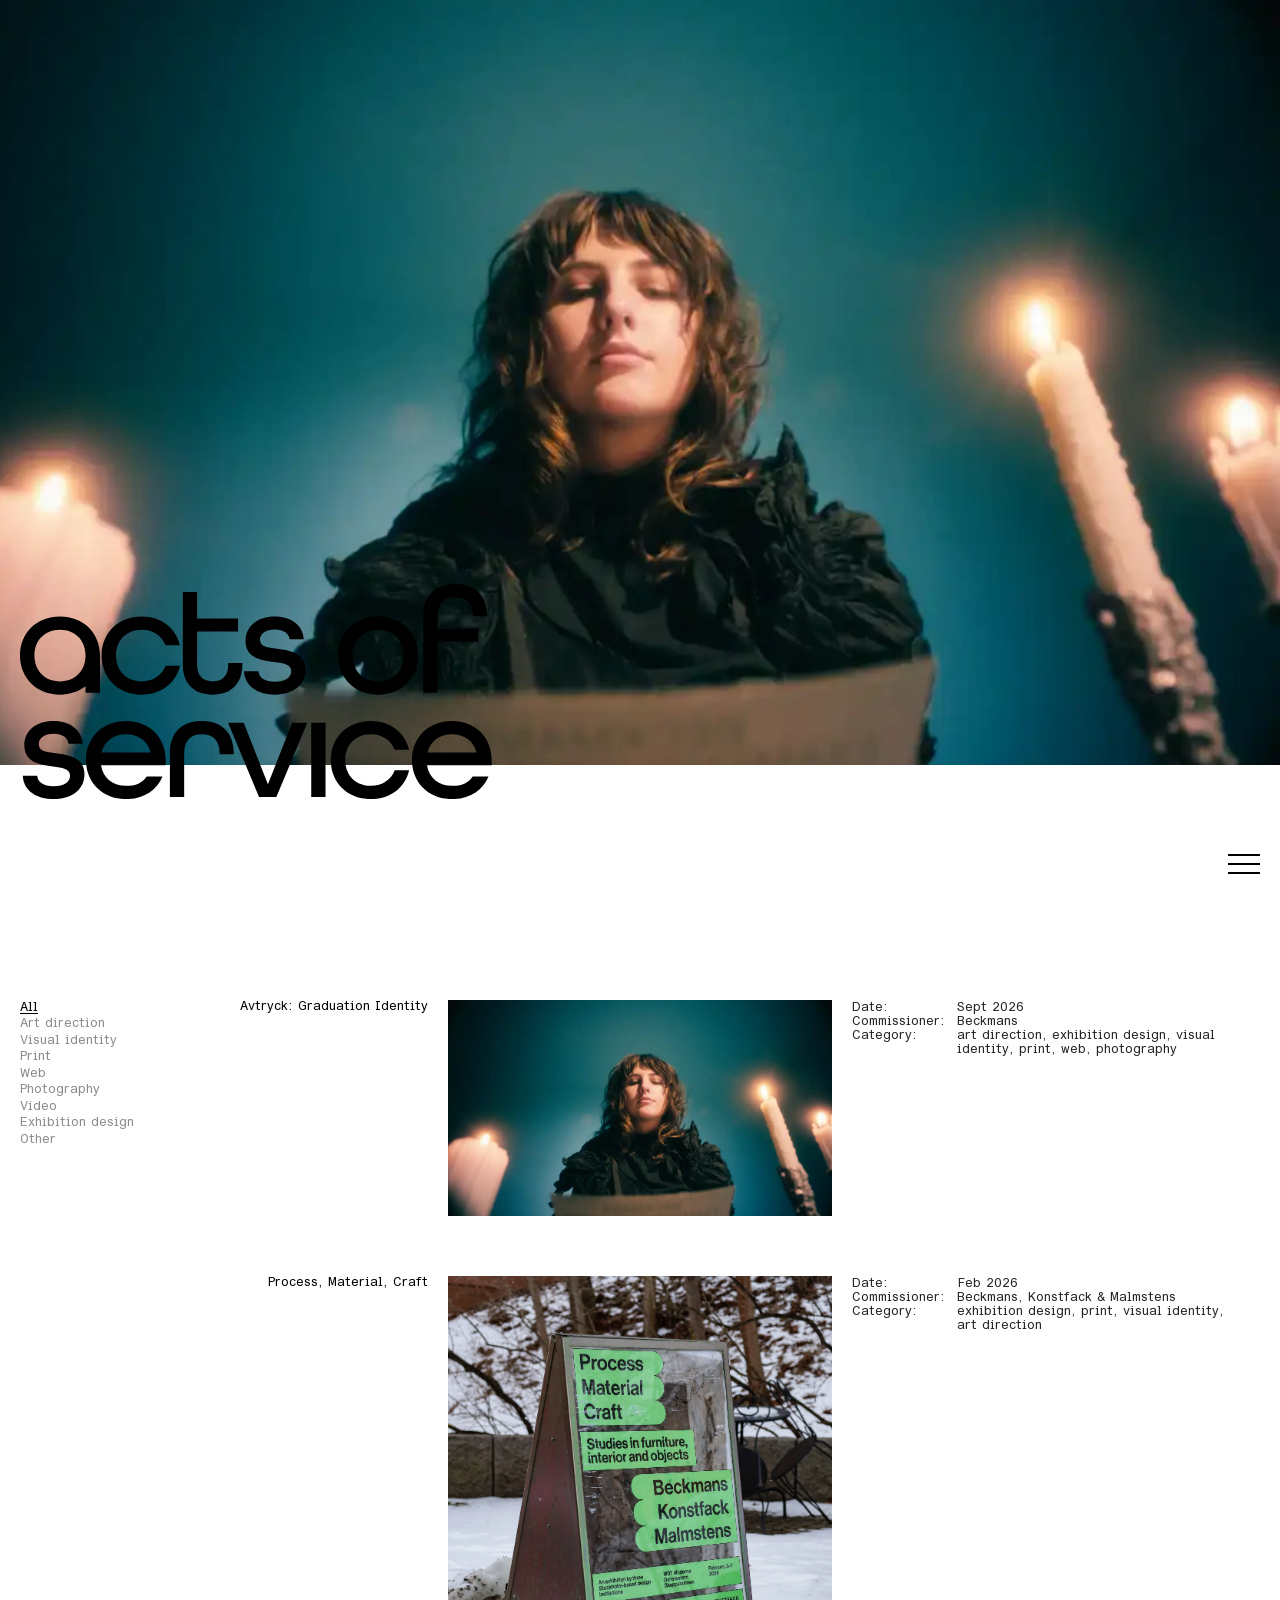
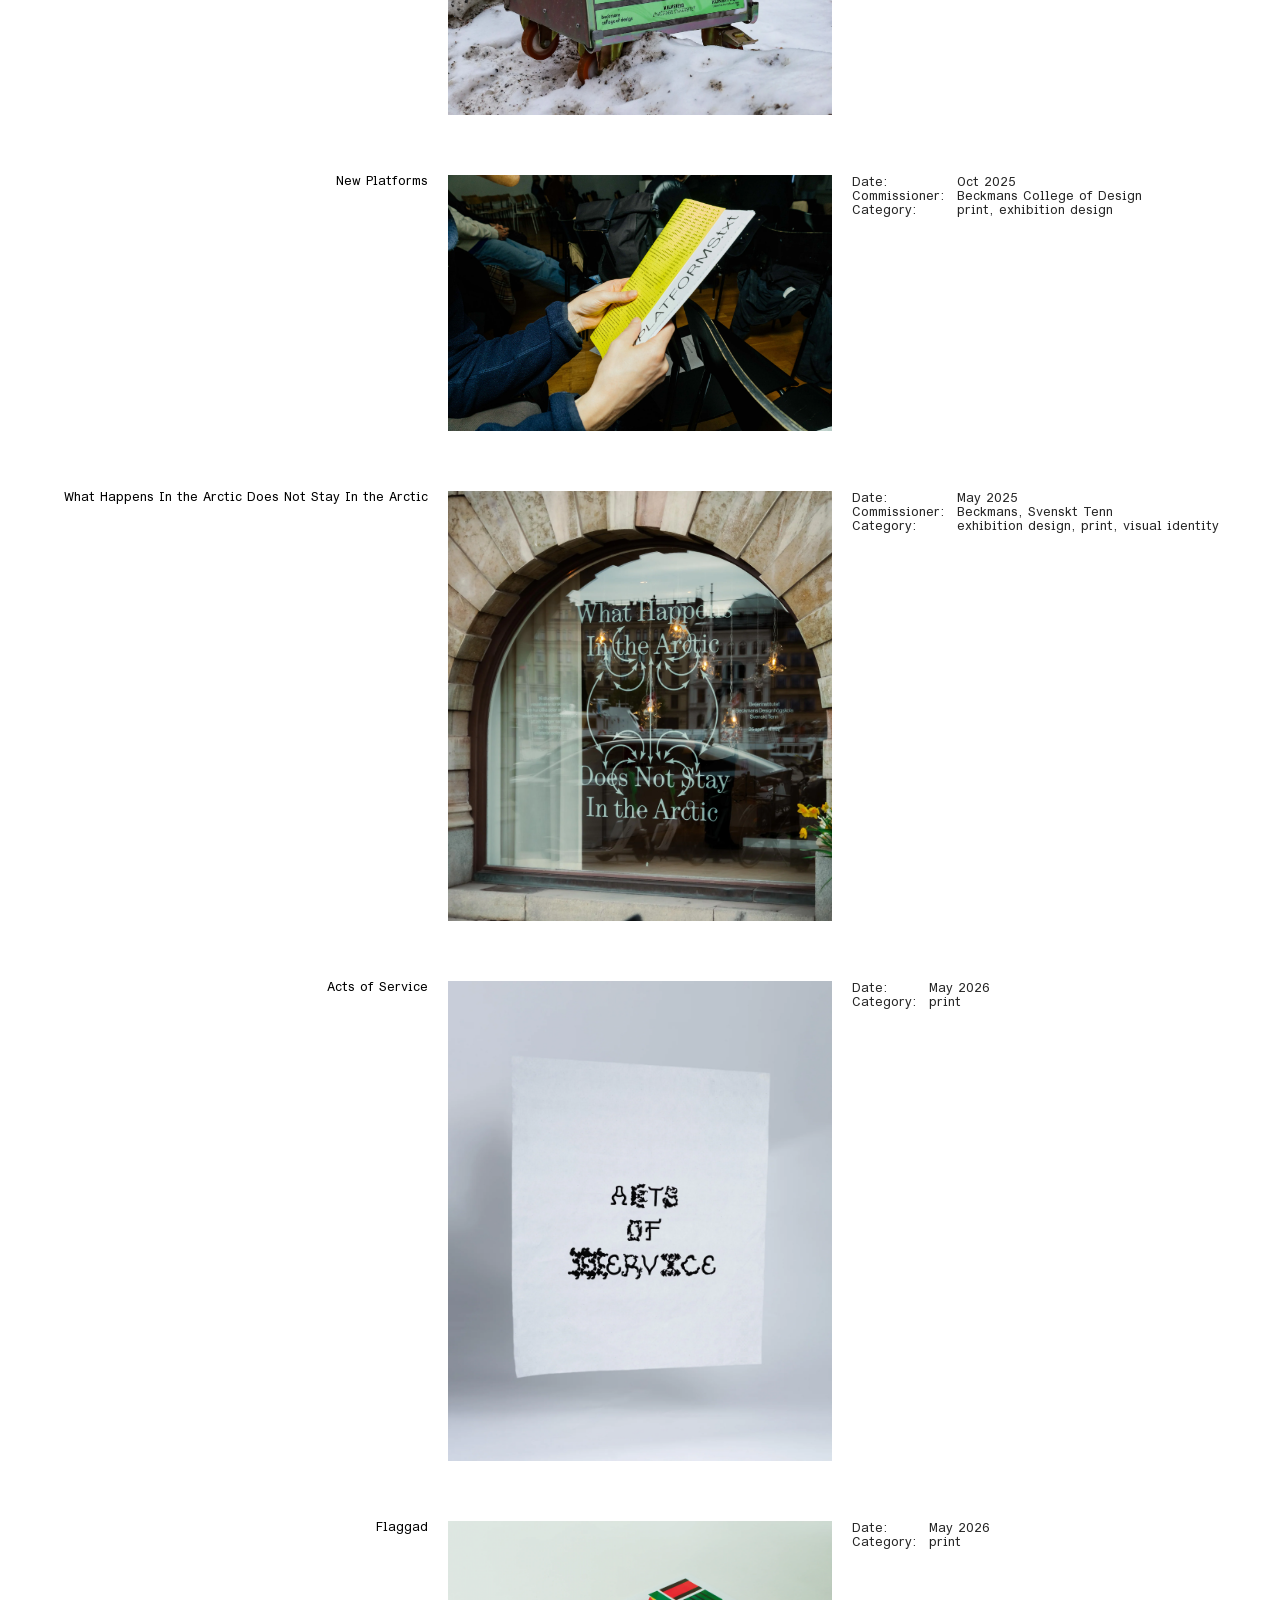
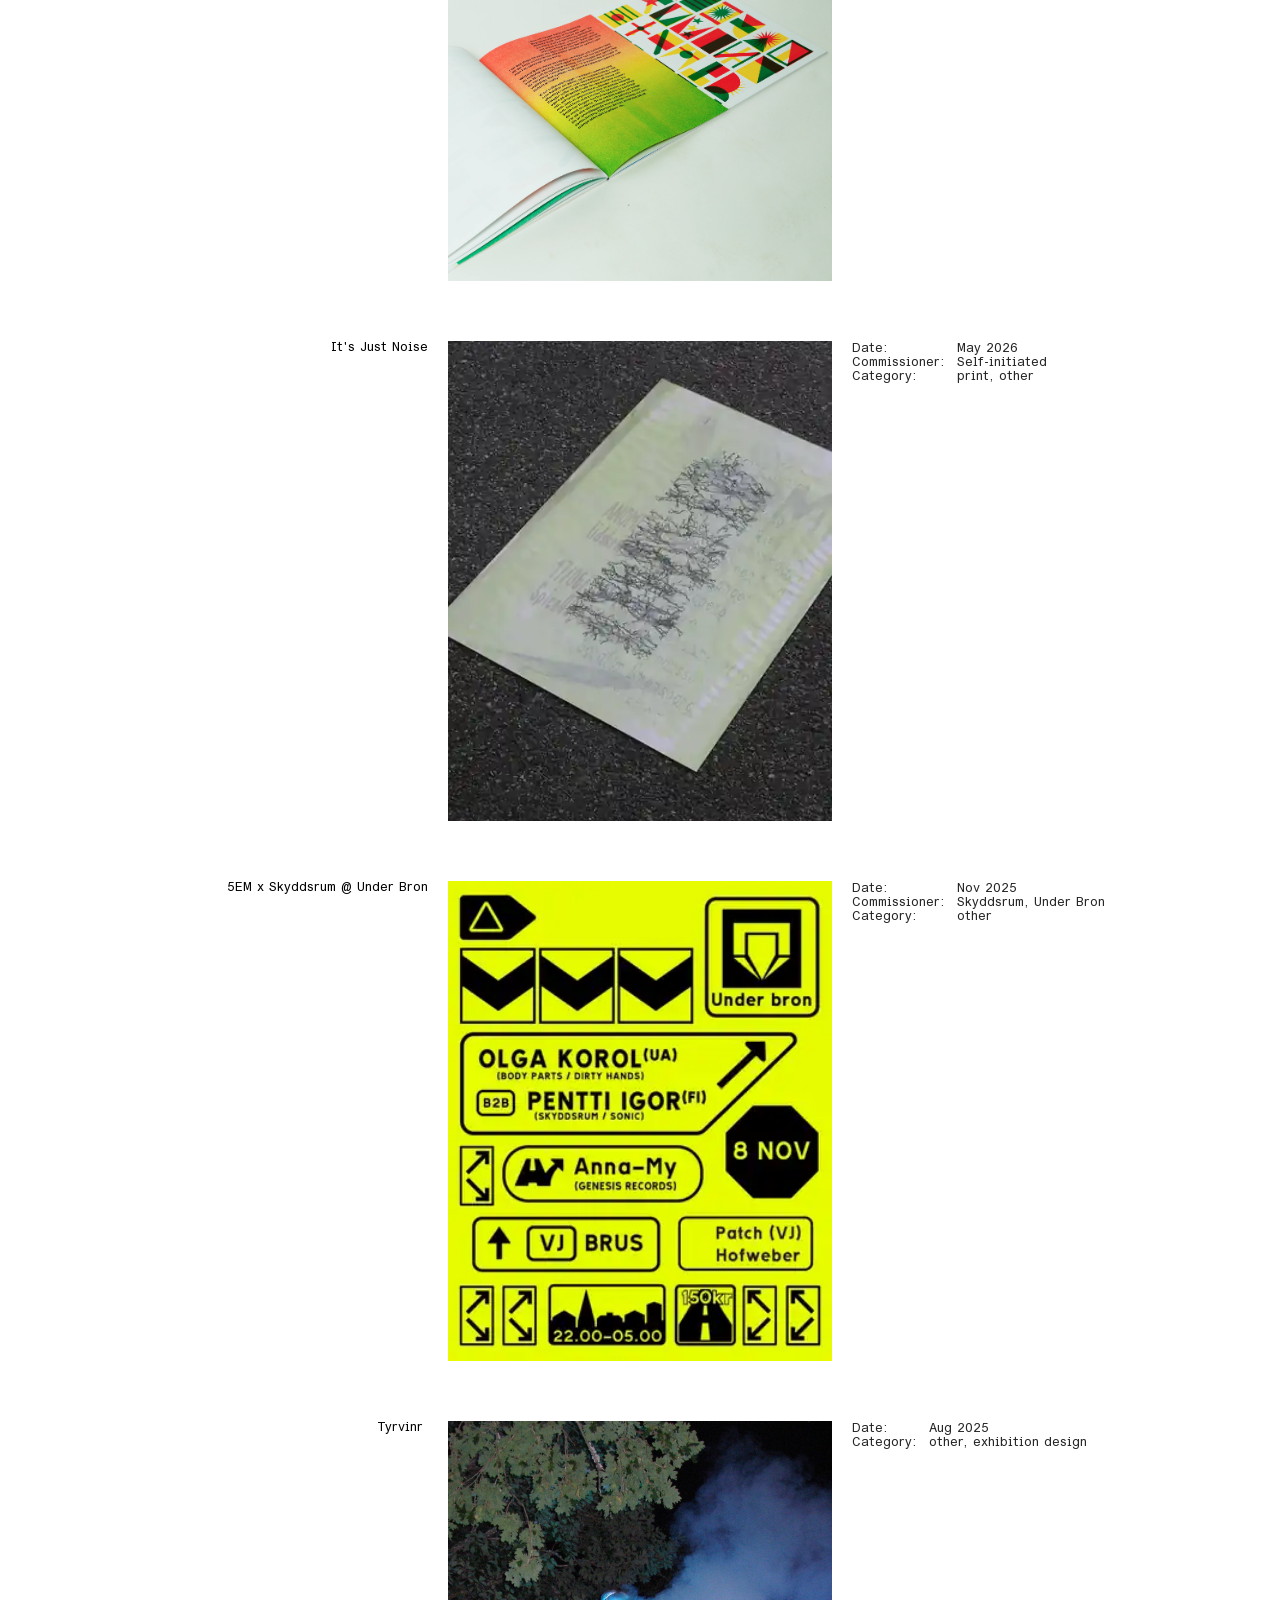
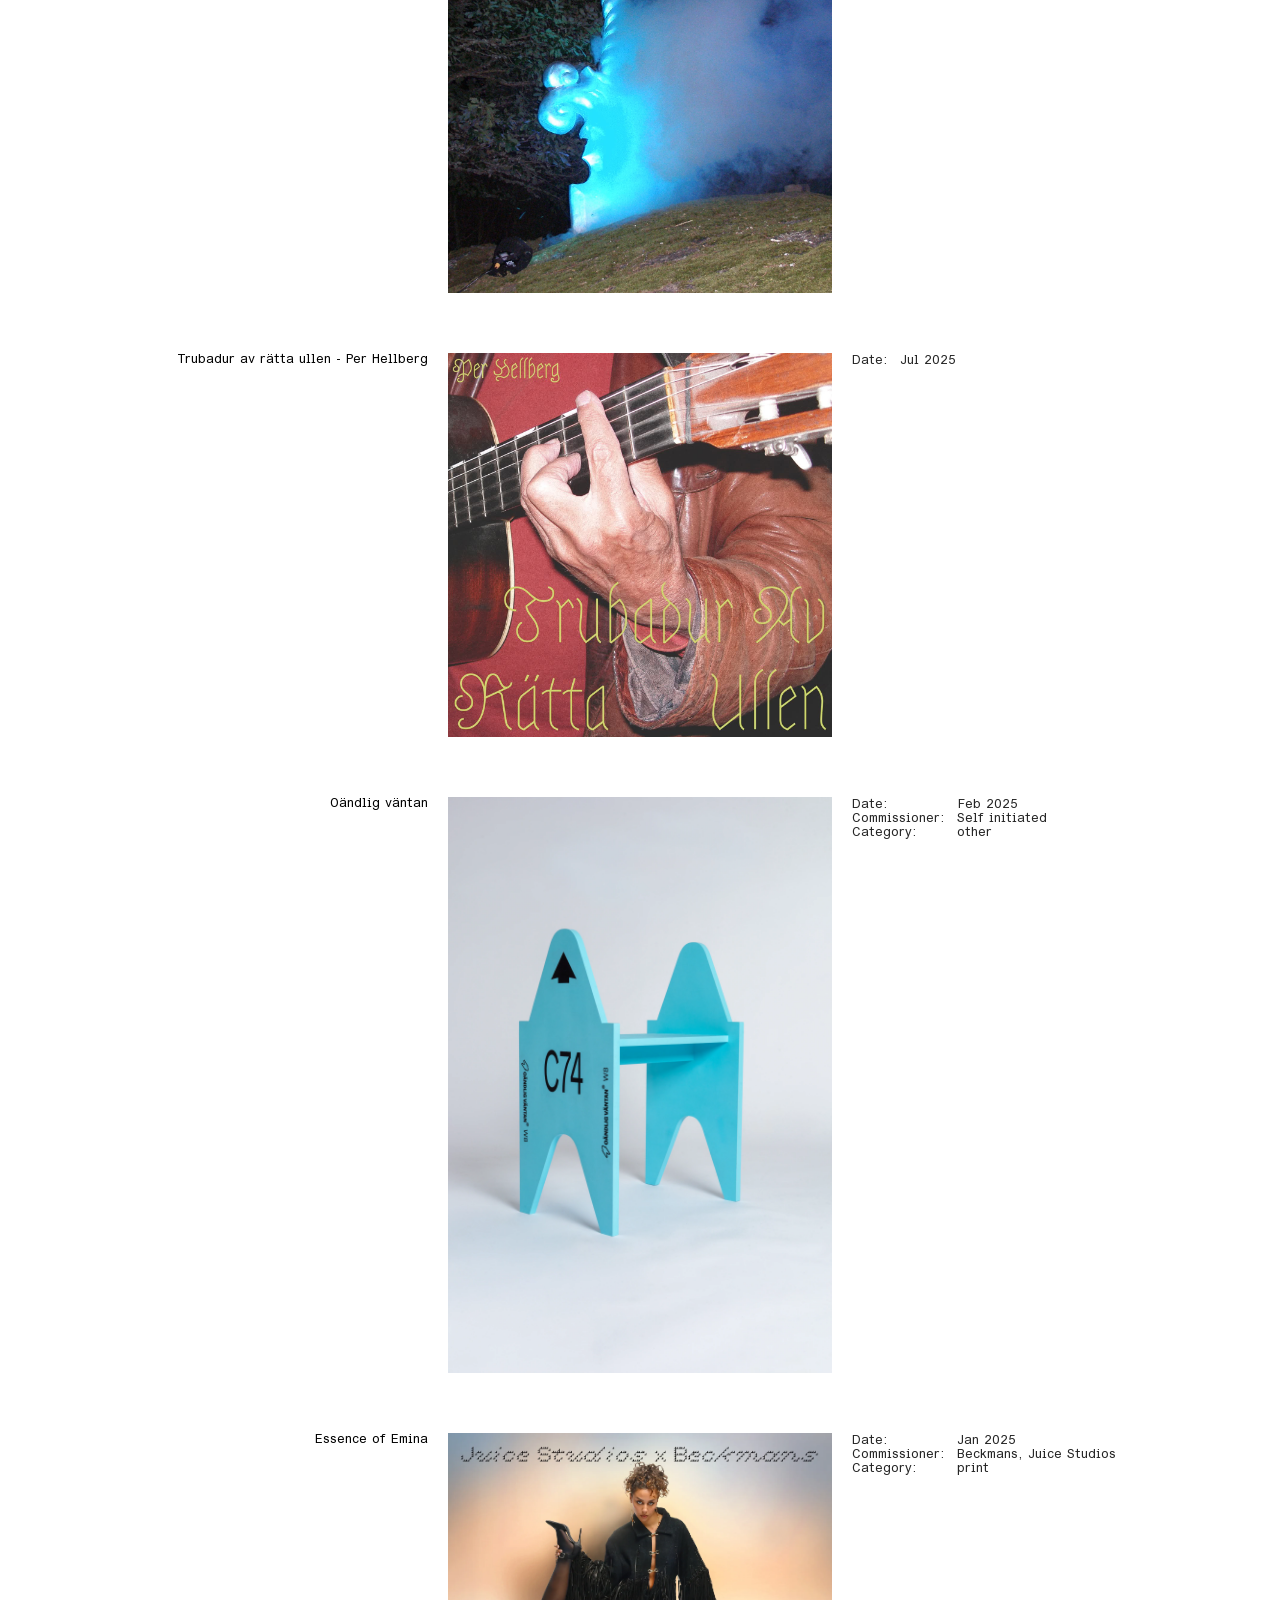
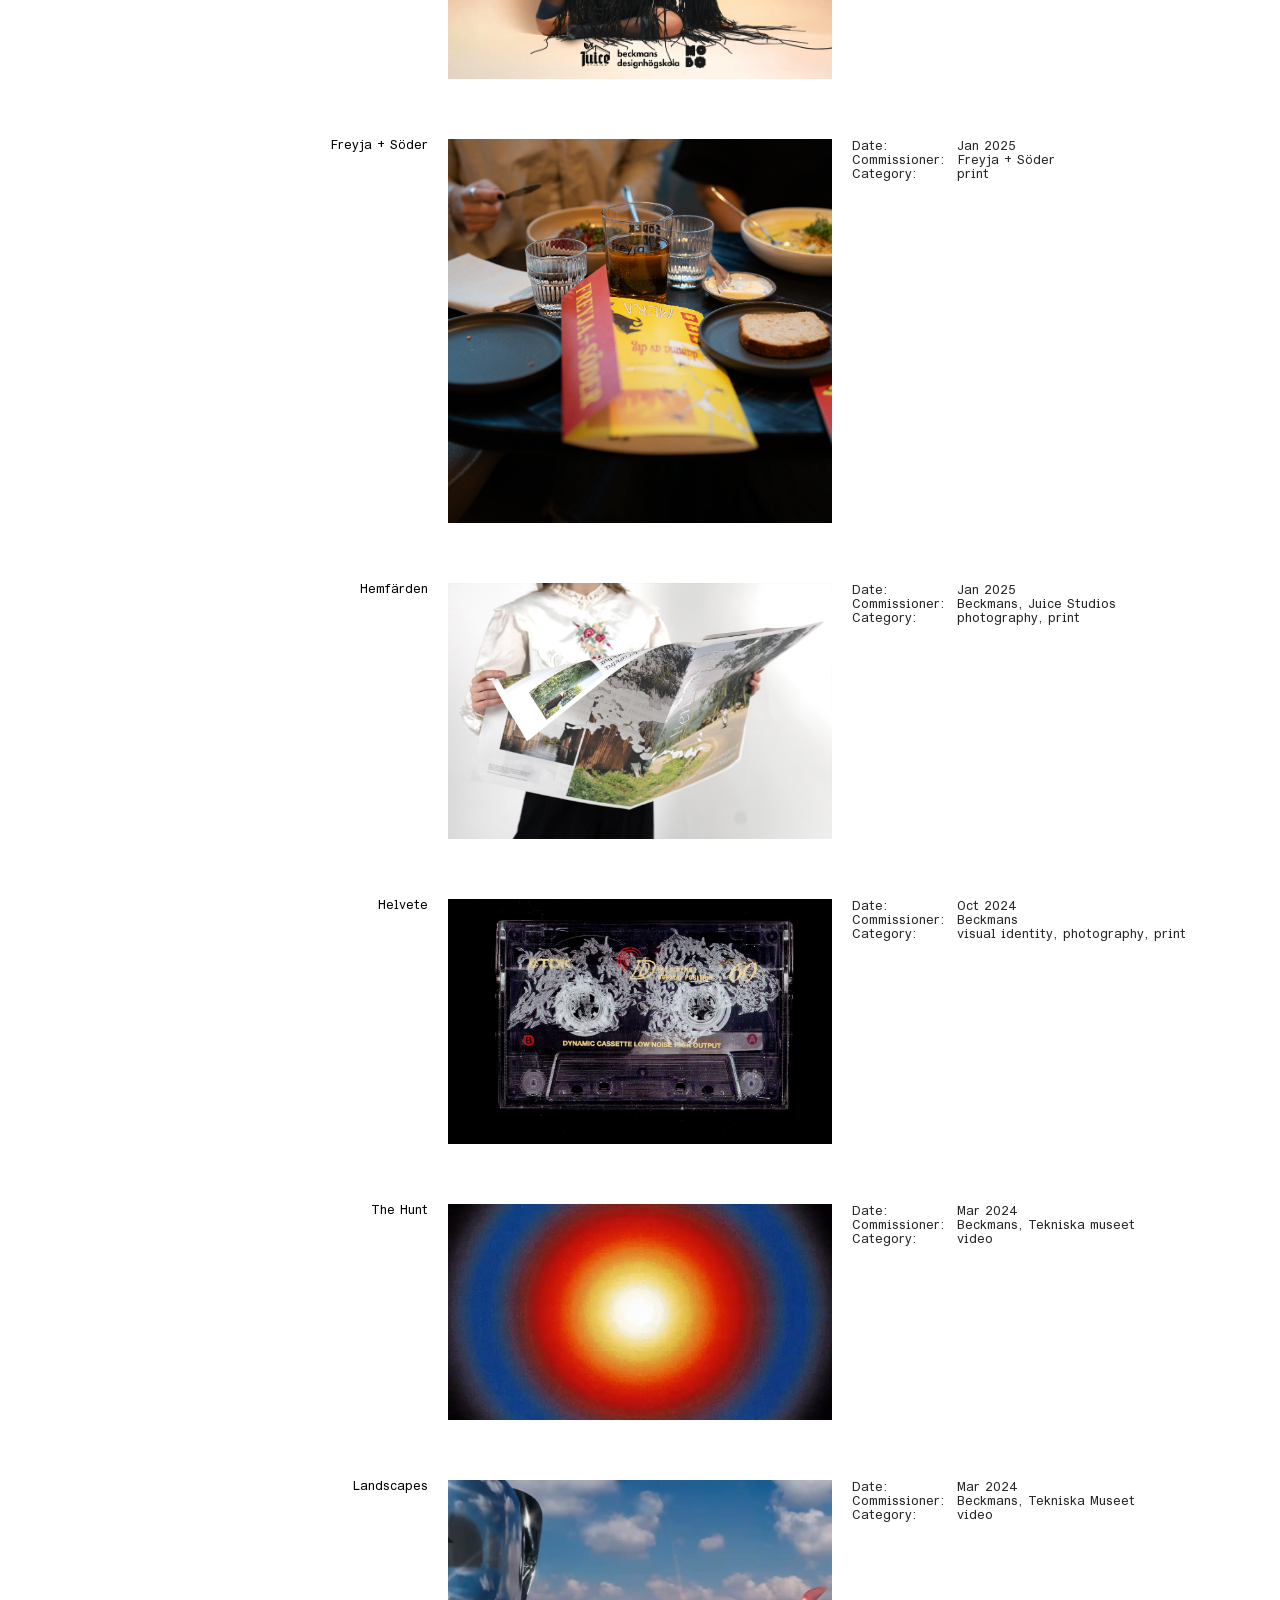
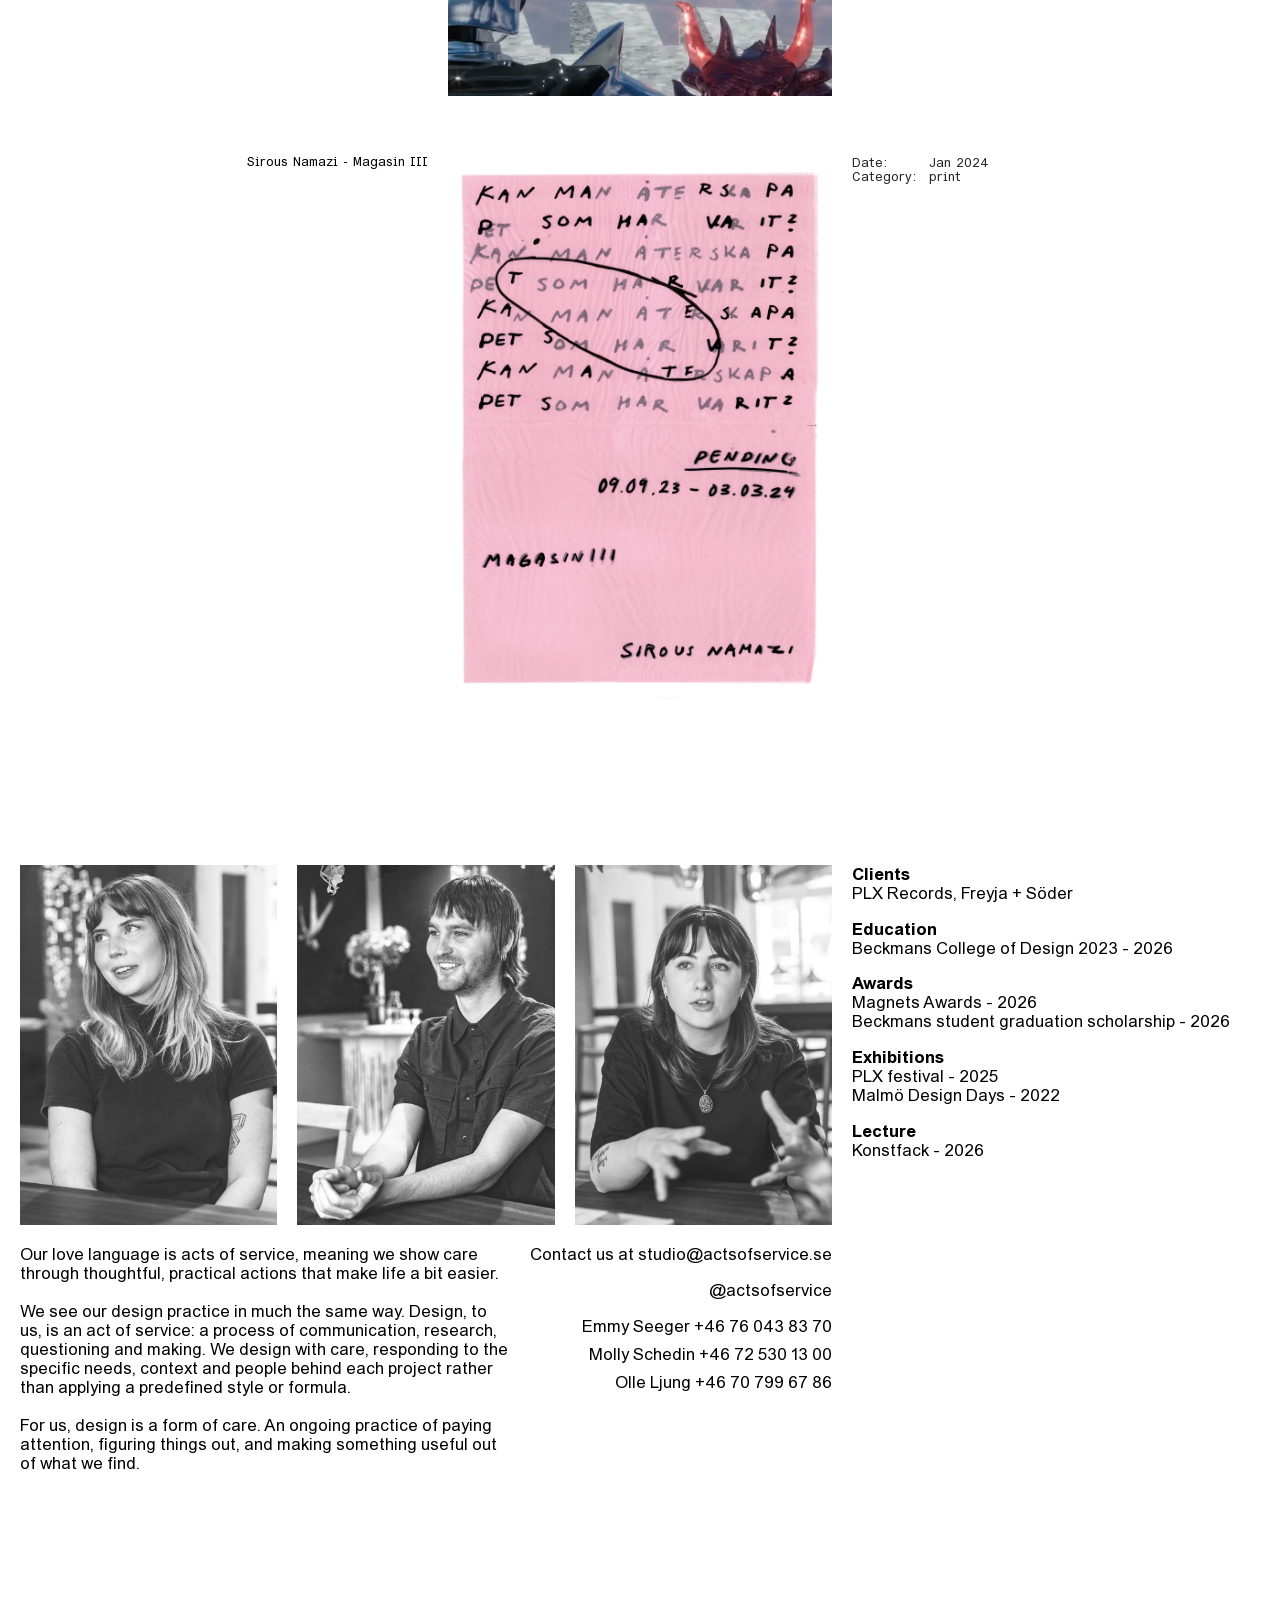
==== commit 26e7fbff: "Make the home logo 33% smaller and move it closer to the bottom The logo is 33% narrower on all scre" ====
--- a/index.html
+++ b/index.html
@@ -88,7 +88,8 @@
             --font-mono: "slnt" 0, "DRKM" 0, "MONO" 50;     /* archive lists and labels */
 
             /* Font sizes */
-            --logo-width: 55vw;      /* width of the logo on the home page */
+            --logo-width: 36.85vw;   /* width of the logo on the home page */
+            --logo-bottom: 11.25vh;  /* space between the logo and the bottom of the screen */
             --size-large: 2.05rem;   /* project title in the popup */
             --size-body: 1.05rem;    /* running text */
             --size-small: 0.8rem;    /* menu, archive filters and project info */
@@ -145,7 +146,7 @@
 
         @media (max-width: 1100px) {
             :root {
-                --logo-width: calc(100vw - 2 * var(--gutter));
+                --logo-width: calc((100vw - 2 * var(--gutter)) * 0.67);
                 --size-large: 1.05rem;
             }
         }
@@ -500,7 +501,7 @@
 
         .home-title {
             position: absolute;
-            bottom: 15vh;
+            bottom: var(--logo-bottom);
             left: var(--gutter);
             margin: 0;
             color: var(--ink);   /* the logo takes this color */
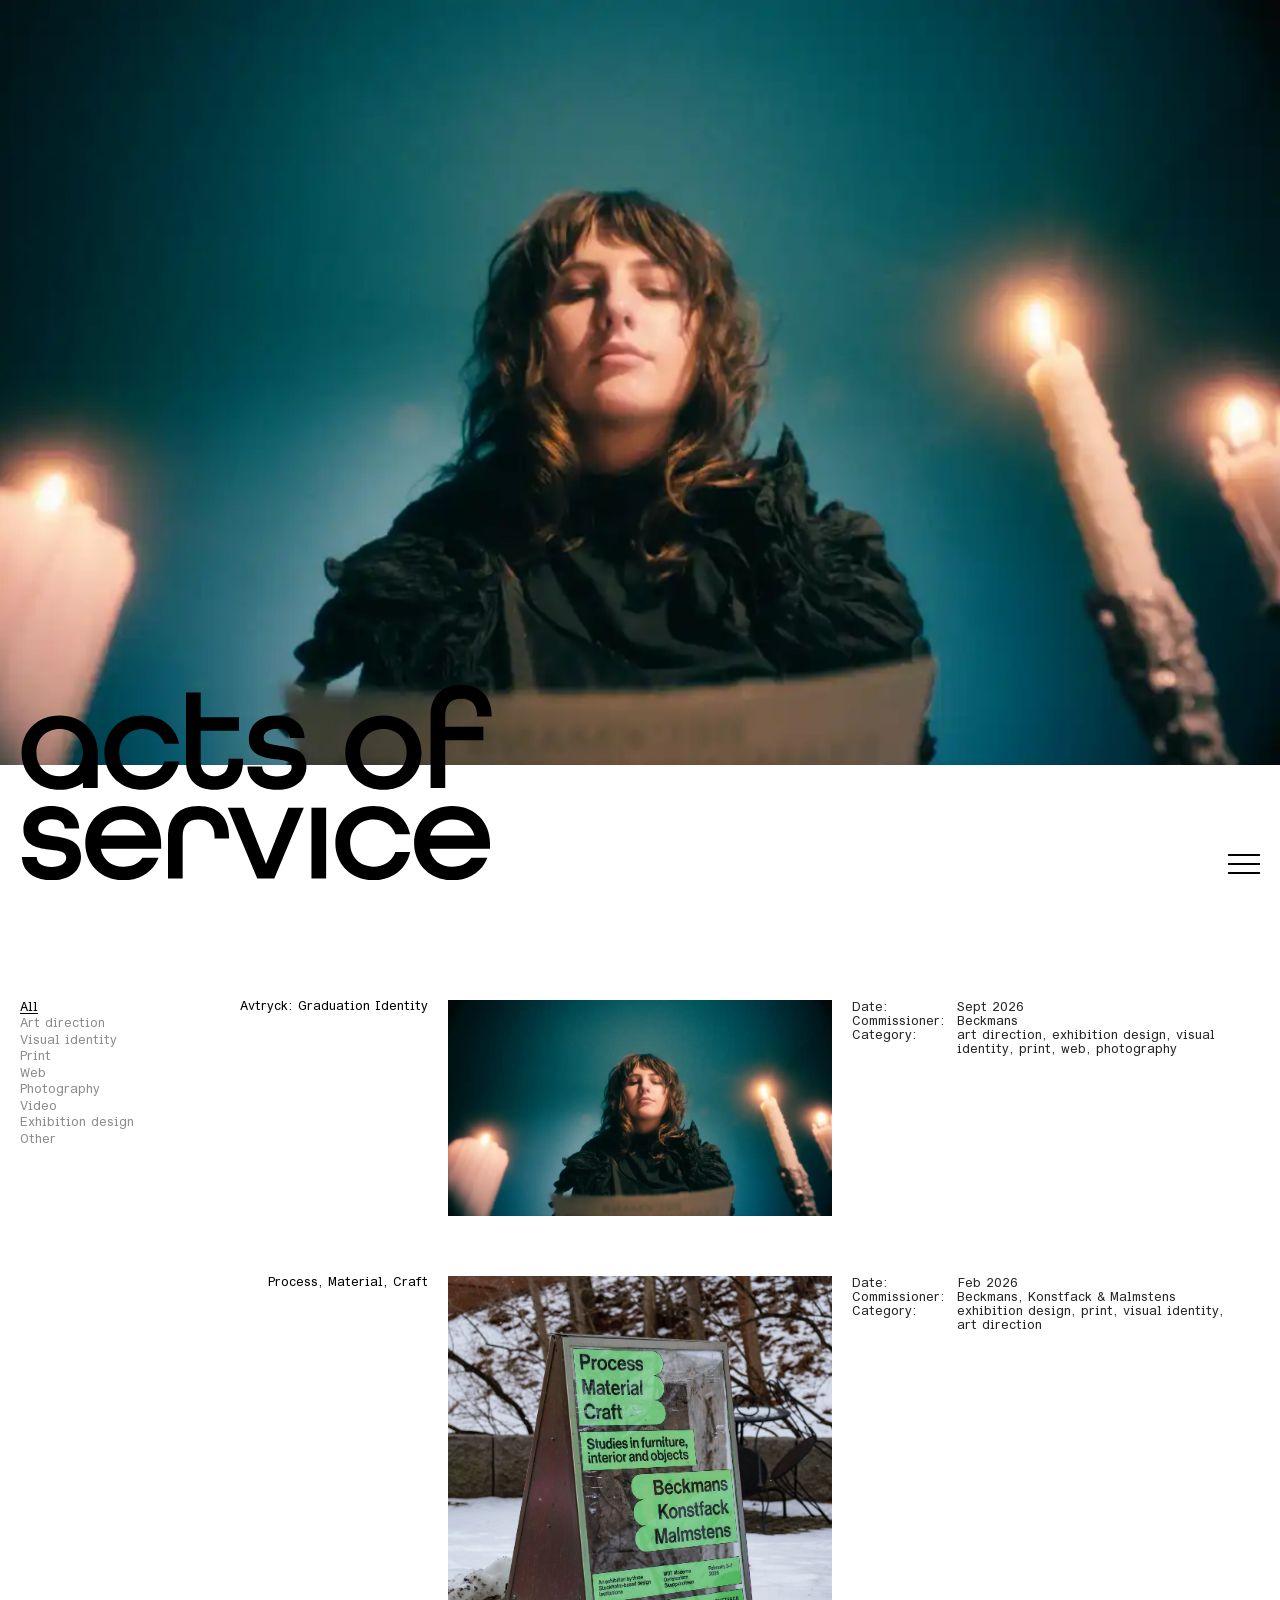
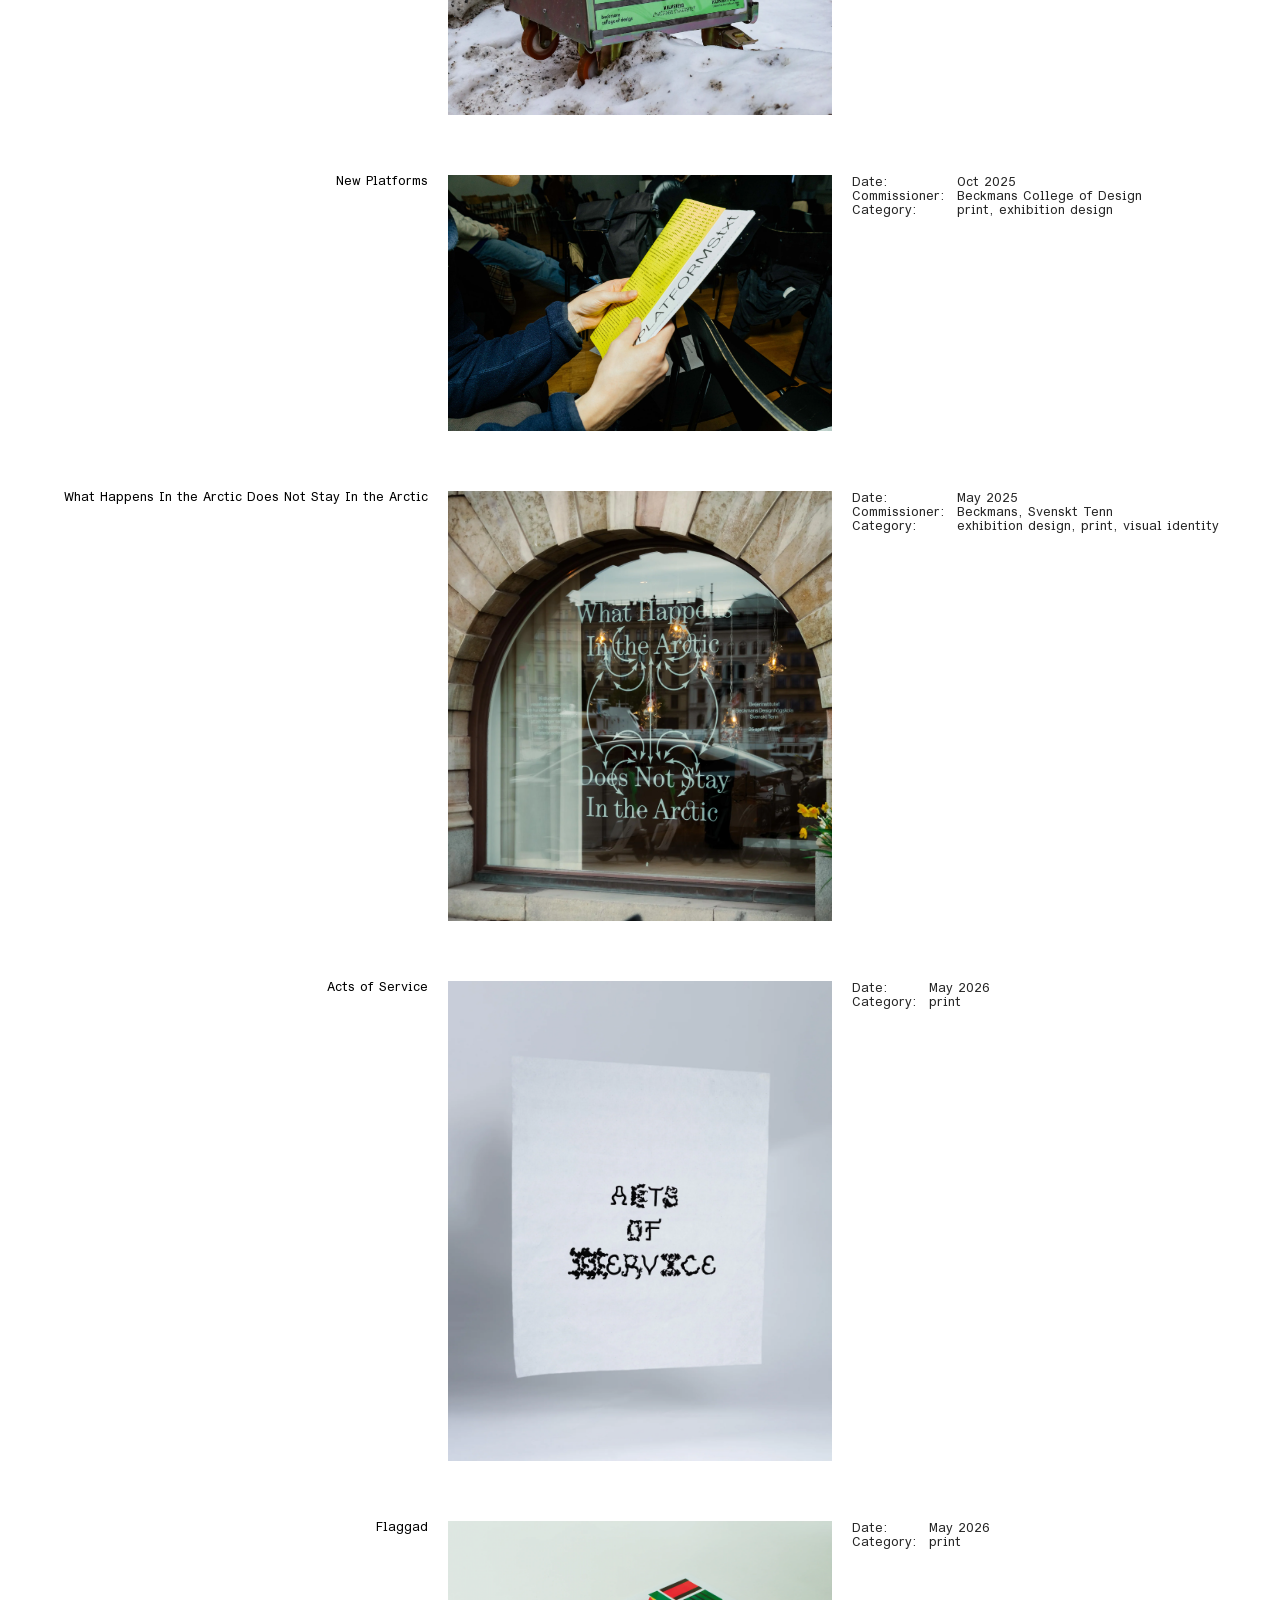
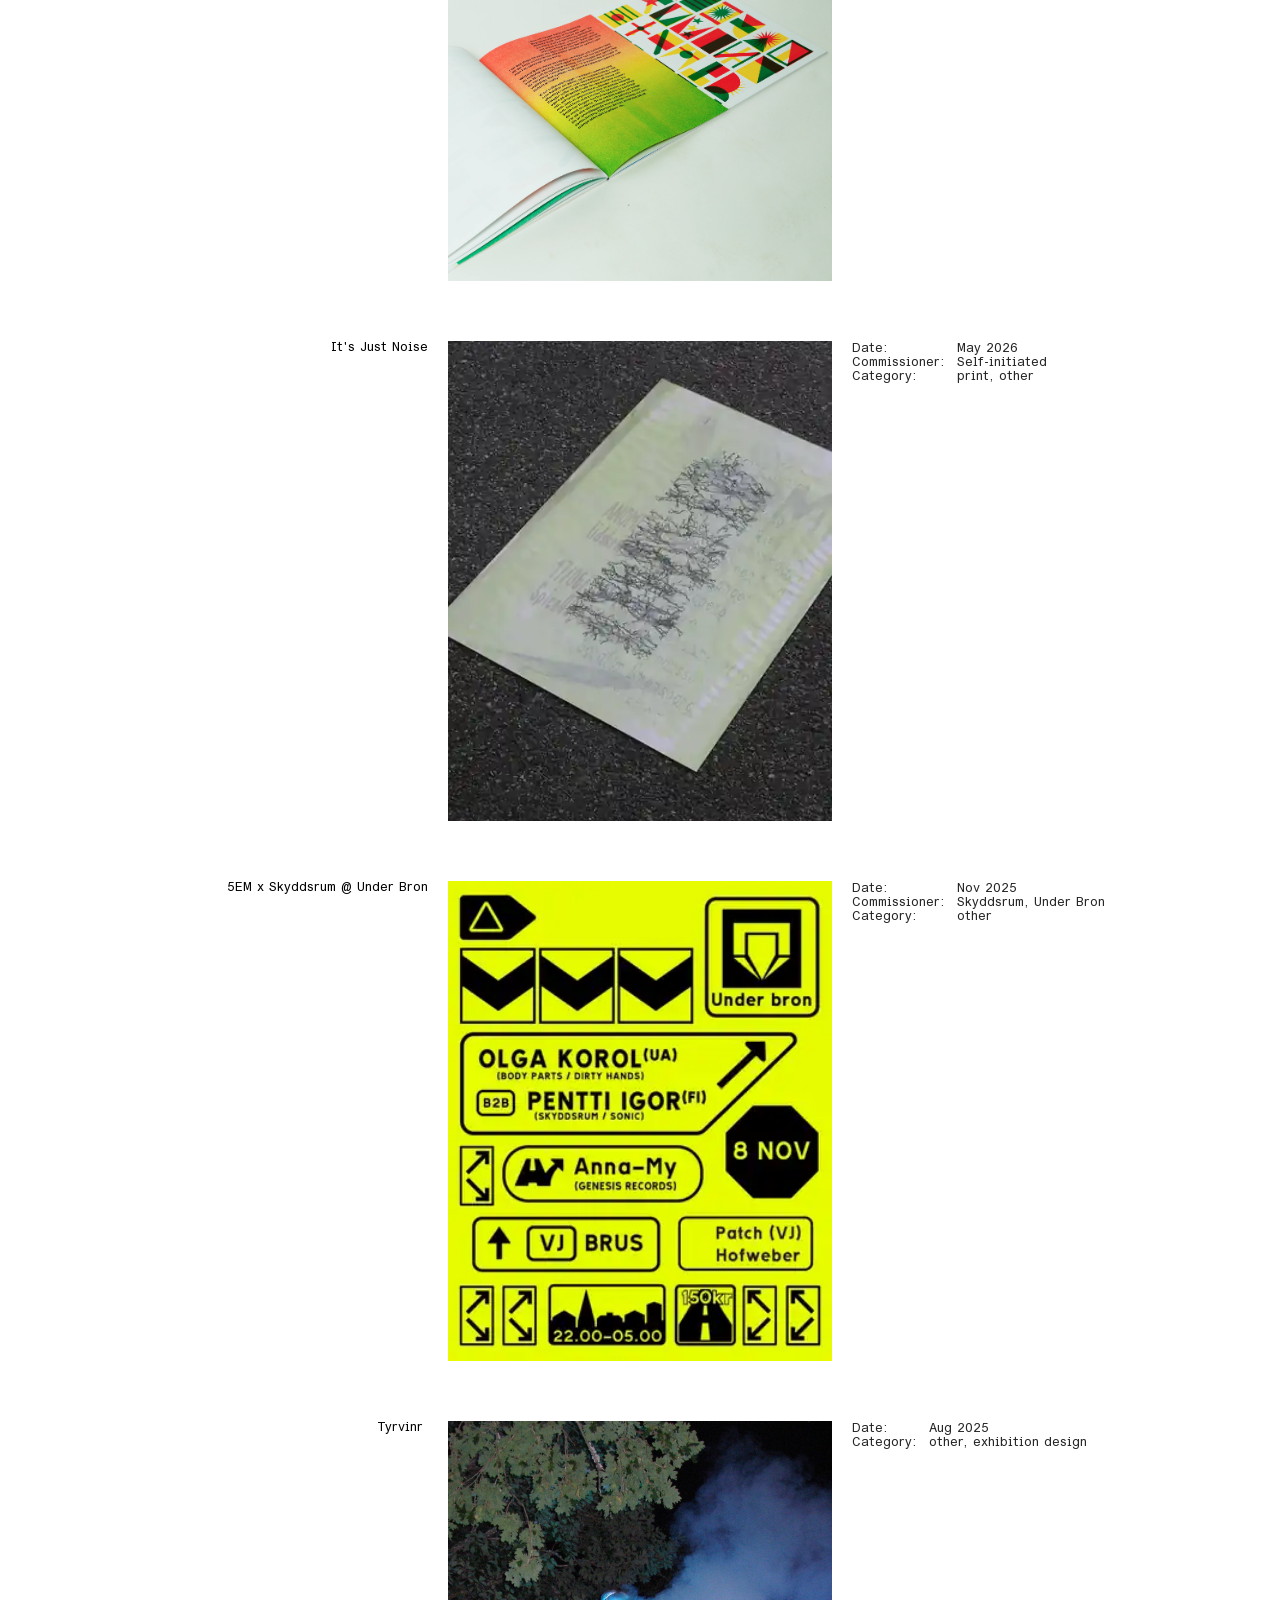
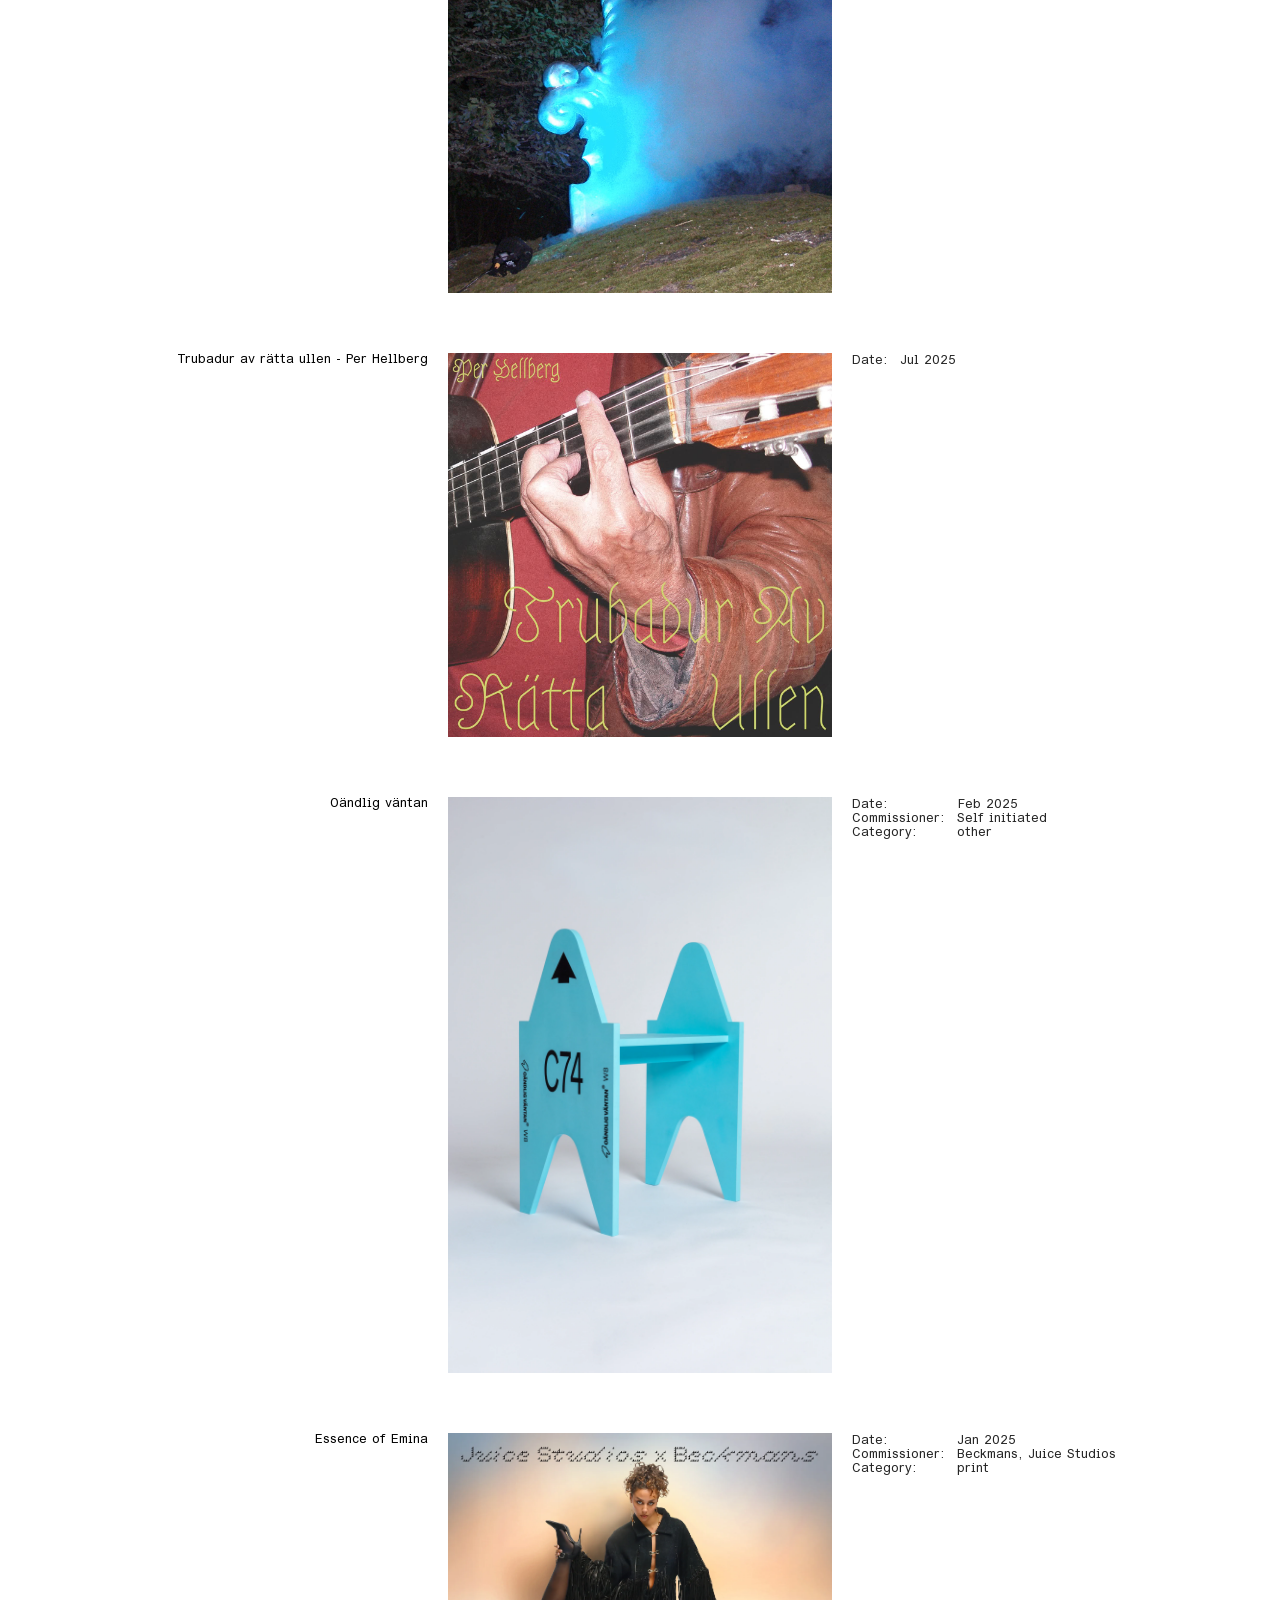
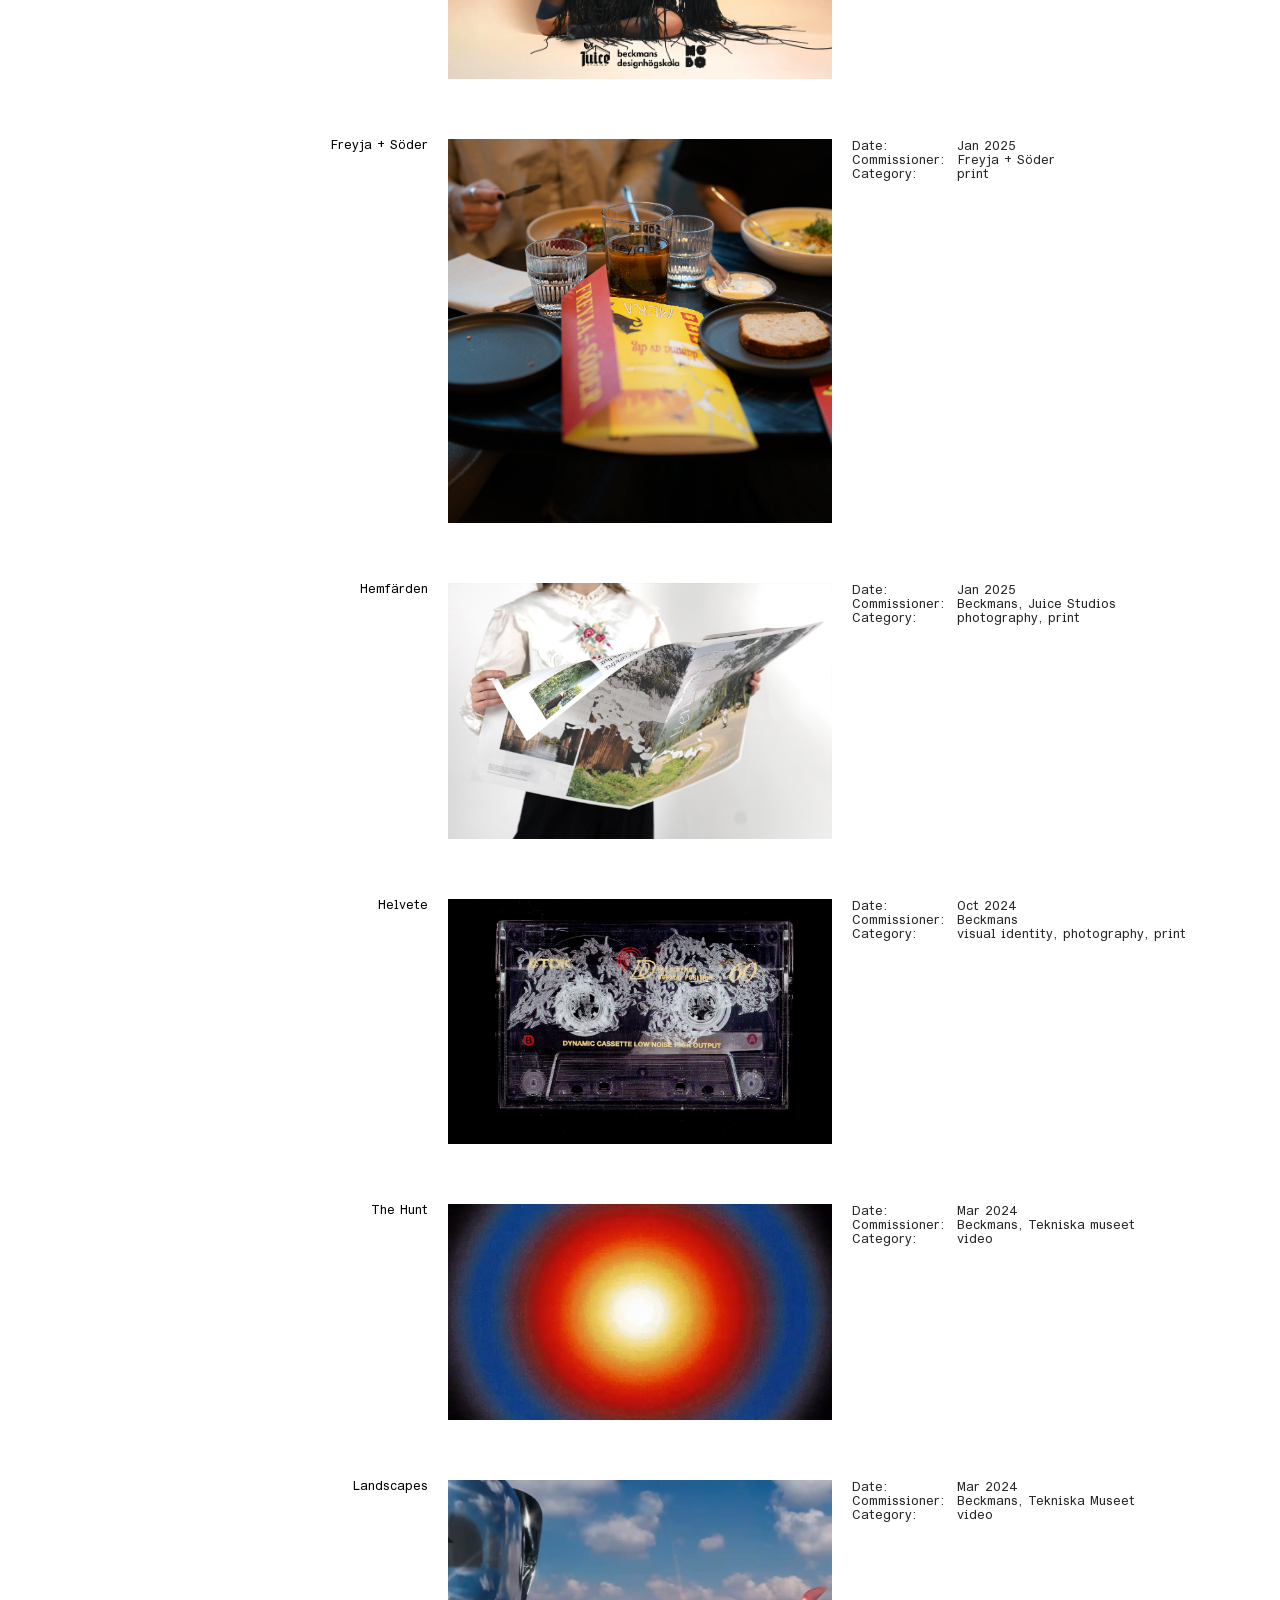
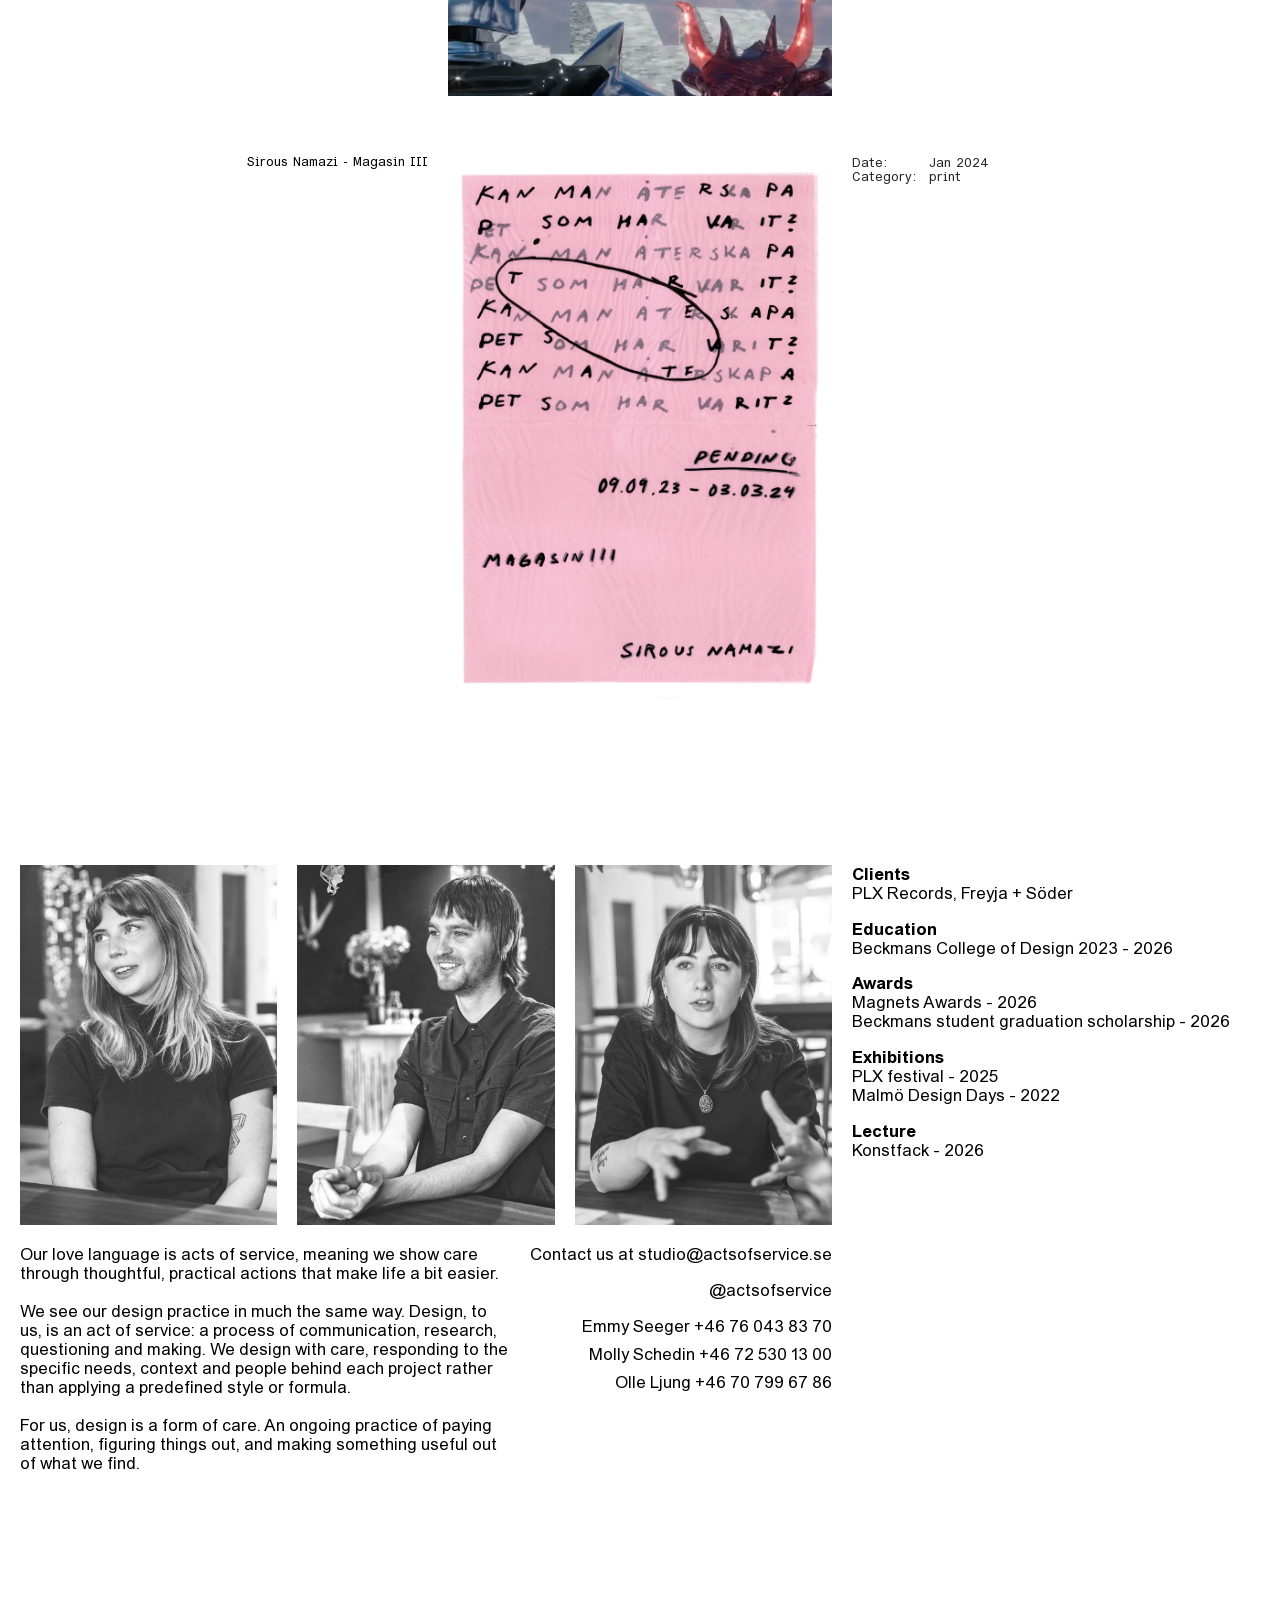
==== commit 3f249794: "Use the new short logo for the landing page, favicon and share image - Landing page: the new short l" ====
--- a/index.html
+++ b/index.html
@@ -89,7 +89,7 @@
 
             /* Font sizes */
             --logo-width: 36.85vw;   /* width of the logo on the home page */
-            --logo-bottom: 11.25vh;  /* space between the logo and the bottom of the screen */
+            --logo-bottom: var(--gutter); /* space under the logo: same as under the burger, so they line up */
             --size-large: 2.05rem;   /* project title in the popup */
             --size-body: 1.05rem;    /* running text */
             --size-small: 0.8rem;    /* menu, archive filters and project info */
@@ -148,6 +148,12 @@
             :root {
                 --logo-width: calc((100vw - 2 * var(--gutter)) * 0.67);
                 --size-large: 1.05rem;
+            }
+        }
+
+        @media (max-width: 700px) {
+            :root {
+                --logo-width: 70vw;      /* mobile: logo is 70% of the screen width */
             }
         }
 
@@ -1115,7 +1121,7 @@
         <!-- ============================ HOME ============================ -->
         <section id="home">
             <div id="bg-slideshow" aria-hidden="true"><img alt=""><video muted loop playsinline disablepictureinpicture hidden></video></div>
-            <h1 class="home-title"><span class="visually-hidden">Acts of Service</span><svg viewBox="0 0 85.82517 39.13623" fill="currentColor" aria-hidden="true" xmlns="http://www.w3.org/2000/svg"><path d="M57.89085,13.02295c0-4.10352,3.00977-7.11328,7.27832-7.11328,4.26758,0,7.27734,3.00977,7.27734,7.11328,0,4.104-3.00977,7.11328-7.27734,7.11328-4.26855,0-7.27832-3.00928-7.27832-7.11328ZM69.81956,13.02295c0-2.73584-1.86035-4.70557-4.65039-4.70557-2.79102,0-4.65137,1.96973-4.65137,4.70557s1.86035,4.70605,4.65137,4.70605c2.79004,0,4.65039-1.97021,4.65039-4.70605Z"/><path d="M73.37718,5.85498c0-3.91211,2.35254-5.85498,5.82715-5.85498,3.44727,0,5.80078,1.97021,5.80078,5.88232h-2.57227c0-2.43506-1.31348-3.47461-3.22852-3.47461-1.94238,0-3.22754,1.06689-3.22754,3.44727v2.271h7.41406v2.37988h-7.41406v9.2749h-2.59961V5.85498Z"/><path d="M.51364,34.86865h2.62695c.05469,1.12158,1.09473,1.91504,2.98242,1.91504,1.96973,0,2.98145-.84814,2.98145-1.91504,0-1.28613-1.42188-1.4502-3.11816-1.66895-2.35352-.30127-5.19824-.73877-5.19824-3.83057,0-2.65381,2.0791-4.45947,5.30762-4.45947s5.22559,1.83301,5.28027,4.15869h-2.57227c-.08203-1.03955-1.03906-1.80566-2.68066-1.80566-1.72363,0-2.70898.8208-2.70898,1.8877,0,1.28564,1.42285,1.42285,3.0918,1.6416,2.35254.30078,5.22559.73877,5.22559,3.83008,0,2.73584-2.21582,4.51416-5.6084,4.51416s-5.52637-1.80566-5.60938-4.26758Z"/><path d="M12.00485,32.02295c0-4.10352,3.00977-7.11328,7.27832-7.11328,4.26758,0,7.22266,3.00977,7.22266,7.11328v.95752h-11.76465c.38281,2.40771,2.18848,3.74854,4.54199,3.74854,1.75098,0,2.98145-.54736,3.77539-1.72363h2.87207c-1.03906,2.51709-3.50195,4.13086-6.64746,4.13086-4.26855,0-7.27832-3.00928-7.27832-7.11328ZM23.7695,30.65527c-.51953-2.16162-2.29785-3.33789-4.48633-3.33789-2.24414,0-3.94043,1.20361-4.45996,3.33789h8.94629Z"/><path d="M27.27341,30.81934c0-3.99463,2.35254-5.90967,5.82715-5.90967,3.44727,0,5.7998,1.91504,5.7998,5.93701v.13672h-2.57129v-.16406c0-2.48975-1.31348-3.50195-3.22852-3.50195-1.94238,0-3.22852,1.01221-3.22852,3.50195v7.96143h-2.59863v-7.96143Z"/><path d="M37.86228,25.26562h2.8457l4.4043,11.18945,4.40527-11.18945h2.76367l-5.63672,13.51514h-3.14551l-5.63672-13.51514Z"/><path d="M52.99313,25.26562h2.59961v13.51514h-2.59961v-13.51514Z"/><path d="M56.54978,32.02295c0-4.10352,3.00977-7.11328,7.27832-7.11328,3.58398,0,6.26465,2.13428,6.97656,5.25293h-2.62695c-.65625-1.72363-2.24316-2.84521-4.34961-2.84521-2.79102,0-4.65137,1.96973-4.65137,4.70557s1.86035,4.70605,4.65137,4.70605c2.10645,0,3.69336-1.12207,4.34961-2.8457h2.62695c-.71191,3.11914-3.39258,5.25293-6.97656,5.25293-4.26855,0-7.27832-3.00928-7.27832-7.11328Z"/><path d="M71.32419,32.02295c0-4.10352,3.00977-7.11328,7.27832-7.11328,4.26758,0,7.22266,3.00977,7.22266,7.11328v.95752h-11.76465c.38281,2.40771,2.18848,3.74854,4.54199,3.74854,1.75098,0,2.98145-.54736,3.77539-1.72363h2.87207c-1.03906,2.51709-3.50195,4.13086-6.64746,4.13086-4.26855,0-7.27832-3.00928-7.27832-7.11328ZM83.08884,30.65527c-.51953-2.16162-2.29785-3.33789-4.48633-3.33789-2.24414,0-3.94043,1.20361-4.45996,3.33789h8.94629Z"/><path d="M14.85179,13.02295c0-4.10352,3.00977-7.11328,7.27832-7.11328,3.58398,0,6.26465,2.13428,6.97656,5.25293h-2.62695c-.65625-1.72363-2.24316-2.84521-4.34961-2.84521-2.79102,0-4.65137,1.96973-4.65137,4.70557s1.86035,4.70605,4.65137,4.70605c2.10645,0,3.69336-1.12207,4.34961-2.8457h2.62695c-.71191,3.11914-3.39258,5.25293-6.97656,5.25293-4.26855,0-7.27832-3.00928-7.27832-7.11328Z"/><path d="M29.62718,14.66455V1.47754h2.59863v4.78809h7.44238v2.37988h-7.44238v6.01904c0,2.13428,1.12207,3.06445,2.81836,3.06445s2.84473-.90283,2.84473-3.06445v-.30078h2.57227v.30078c0,3.66602-2.18848,5.47168-5.41699,5.47168s-5.41699-1.80566-5.41699-5.47168Z"/><path d="M40.76292,15.86865h2.62695c.05469,1.12158,1.09473,1.91504,2.98242,1.91504,1.96973,0,2.98145-.84814,2.98145-1.91504,0-1.28613-1.42188-1.4502-3.11816-1.66895-2.35352-.30127-5.19824-.73877-5.19824-3.83057,0-2.65381,2.0791-4.45947,5.30762-4.45947s5.22559,1.83301,5.28027,4.15869h-2.57227c-.08203-1.03955-1.03906-1.80566-2.68066-1.80566-1.72363,0-2.70898.8208-2.70898,1.8877,0,1.28564,1.42285,1.42285,3.0918,1.6416,2.35254.30078,5.22559.73877,5.22559,3.83008,0,2.73584-2.21582,4.51416-5.6084,4.51416s-5.52637-1.80566-5.60938-4.26758Z"/><path d="M14.55566,13.02298c0-4.10352-3.00977-7.11328-7.27734-7.11328C3.00977,5.9097,0,8.91946,0,13.02298c0,4.104,3.00977,7.11328,7.27832,7.11328,1.82739,0,3.42126-.55511,4.64984-1.50836v1.15558h2.6275v-6.69452h-.00305c.00018-.02234.00305-.04358.00305-.06598ZM7.27832,17.72903c-2.79102,0-4.65137-1.97021-4.65137-4.70605s1.86035-4.70557,4.65137-4.70557c2.79004,0,4.65039,1.96973,4.65039,4.70557s-1.86035,4.70605-4.65039,4.70605Z"/></svg></h1>
+            <h1 class="home-title"><span class="visually-hidden">Acts of Service</span><svg viewBox="0 0 364.81347 151.07324" fill="currentColor" aria-hidden="true" xmlns="http://www.w3.org/2000/svg"><path d="M60.10742,52.28662c0-16.68018-12.38086-28.78662-29.43896-28.78662C13.6079,23.5,1.22558,35.60645,1.22558,52.28662s12.38232,28.78662,29.44287,28.78662c6.78223,0,12.97949-1.89844,17.99072-5.50049v4.09766h11.44824v-27.12109l-.00342-.14893c.00195-.0376.00342-.0752.00342-.11377ZM48.66113,52.28662c0,10.72412-7.39893,18.21436-17.99268,18.21436-10.59619,0-17.99658-7.49023-17.99658-18.21436,0-10.72266,7.40039-18.21191,17.99658-18.21191,10.59375,0,17.99268,7.48926,17.99268,18.21191Z"/><path d="M111.57177,59.50635c-2.62256,6.88379-8.91406,10.99365-16.83057,10.99365-10.59521,0-17.99512-7.48975-17.99512-18.21387,0-10.72314,7.3999-18.21191,17.99512-18.21191,7.9165,0,14.2085,4.10938,16.83057,10.99268l.12256.32178h11.41602l-.13965-.61133c-2.94727-12.92529-14.02783-21.27734-28.22949-21.27734-17.05859,0-29.43945,12.10645-29.43945,28.78613s12.38086,28.78711,29.43945,28.78711c14.20166,0,25.28223-8.35205,28.22949-21.27734l.13965-.61133h-11.41602l-.12256.32178Z"/><path d="M161.25292,57.11719v1.69727c0,7.64453-3.73975,11.68555-10.81445,11.68555-7.00391,0-10.70605-4.04102-10.70605-11.68555v-23.43555h29.59277v-10.46484h-29.59277V5.875h-11.33496v52.93945c0,14.146,8.03369,22.25879,22.04102,22.25879s22.04199-8.11279,22.04199-22.25879v-1.69727h-11.22754Z"/><path d="M200.32763,46.89502l-.71582-.09326c-6.22559-.80957-11.14307-1.44922-11.14307-5.93848,0-4.19092,4.12744-7.00684,10.27051-7.00684,5.94238,0,9.83691,2.57471,10.16357,6.72021l.03662.46045h11.2002l-.01172-.51172c-.23633-10.02441-9.07617-17.02539-21.49707-17.02539-12.92334,0-21.60645,7.32764-21.60645,18.2334,0,13.02637,12.19971,14.5874,21.10693,15.72754l.29395.0376c6.52148.84033,11.67236,1.50391,11.67236,6.10303,0,4.32227-4.4585,7.11523-11.3584,7.11523-6.7915,0-11.14404-2.73584-11.35889-7.13965l-.02344-.47559h-11.4375l.01758.5166c.34766,10.44043,9.51123,17.45508,22.80225,17.45508,13.85205,0,22.80273-7.24268,22.80273-18.45117,0-13.0127-12.26221-14.58154-21.21436-15.72705Z"/><path d="M281.08984,23.5c-17.05859,0-29.43945,12.10645-29.43945,28.78613s12.38086,28.78711,29.43945,28.78711,29.43945-12.10693,29.43945-28.78711-12.38086-28.78613-29.43945-28.78613ZM299.08496,52.28613c0,10.72412-7.3999,18.21387-17.99512,18.21387s-17.99512-7.48975-17.99512-18.21387c0-10.72314,7.3999-18.21191,17.99512-18.21191s17.99512,7.48877,17.99512,18.21191Z"/><path d="M364.81347,24.39062v-.5c0-14.95947-8.80908-23.89062-23.56445-23.89062-15.04443,0-23.67285,8.66846-23.67285,23.78223v55.87695h11.33496v-36.88184h29.4834v-10.46484h-29.4834v-8.53027c0-8.64062,4.2666-13.20801,12.33789-13.20801,5.62842,0,12.33789,2.31006,12.33789,13.31641v.5h11.22656Z"/><path d="M25.94384,116.89502l-.71631-.09375c-6.22559-.80957-11.14258-1.44873-11.14258-5.93799,0-4.19092,4.12793-7.00684,10.27148-7.00684,5.94141,0,9.83594,2.57471,10.1626,6.72021l.03662.46045h11.20117l-.01172-.51172c-.23633-10.02441-9.07666-17.02539-21.49805-17.02539-12.92334,0-21.60645,7.32764-21.60645,18.2334,0,13.02832,12.2002,14.58838,21.10791,15.72754l.29395.0376c6.52148.84033,11.67236,1.50391,11.67236,6.10303,0,4.32227-4.4585,7.11523-11.3584,7.11523-6.79199,0-11.14502-2.73584-11.35986-7.13965l-.02344-.47559H1.53564l.01758.5166c.34863,10.44043,9.5127,17.45508,22.80322,17.45508,13.85205,0,22.80273-7.24268,22.80273-18.45117,0-13.0127-12.2627-14.58154-21.21533-15.72705Z"/><path d="M79.94531,93.5c-17.05859,0-29.43945,12.10693-29.43945,28.78711s12.38086,28.78613,29.43945,28.78613c12.51416,0,22.57031-6.25684,26.89941-16.73682l.28564-.69092h-12.43701l-.14893.22021c-3.01123,4.46436-7.78662,6.63428-14.59912,6.63428-9.20898,0-15.85059-5.31104-17.46533-13.90527h46.68701v-4.30762c0-16.68018-12.28955-28.78711-29.22168-28.78711ZM62.85888,116.34668c2.13965-7.69873,8.48145-12.27246,17.08643-12.27246,8.69678,0,15.07959,4.57373,17.19775,12.27246h-34.28418Z"/><path d="M138.14648,93.5c-15.04443,0-23.67285,8.74756-23.67285,24v32.15918h11.33496v-32.15918c0-8.90869,4.15088-13.42578,12.33789-13.42578,8.07129,0,12.33789,4.64258,12.33789,13.42578v1.15234h11.22656v-1.04395c0-15.32129-8.58887-24.1084-23.56445-24.1084Z"/><polygon points="207.4331 94.91406 190.25683 138.5459 173.08154 94.91406 160.67578 94.91406 183.50488 149.65918 196.68261 149.65918 219.51171 94.91406 207.4331 94.91406"/><rect x="225.43652" y="94.91406" width="11.33594" height="54.74512"/><path d="M290.20068,129.50635c-2.62256,6.88379-8.91455,10.99365-16.83154,10.99365-10.59521,0-17.99512-7.48926-17.99512-18.21289s7.3999-18.21289,17.99512-18.21289c7.91699,0,14.20947,4.10938,16.83154,10.99268l.12256.32178h11.41602l-.13965-.61133c-2.94824-12.92529-14.0293-21.27734-28.23047-21.27734-17.05859,0-29.43945,12.10693-29.43945,28.78711s12.38086,28.78613,29.43945,28.78613c14.20117,0,25.28223-8.35205,28.23047-21.27734l.13965-.61133h-11.41602l-.12256.32178Z"/><path d="M363.51074,122.28711c0-16.68018-12.28955-28.78711-29.22168-28.78711-17.05859,0-29.43945,12.10693-29.43945,28.78711s12.38086,28.78613,29.43945,28.78613c12.51416,0,22.57031-6.25684,26.89941-16.73682l.28564-.69092h-12.43701l-.14893.22021c-3.01123,4.46436-7.78662,6.63428-14.59912,6.63428-9.20898,0-15.85059-5.31104-17.46533-13.90527h46.68701v-4.30762ZM317.20263,116.34668c2.13965-7.69873,8.48145-12.27246,17.08643-12.27246,8.69678,0,15.07959,4.57373,17.19775,12.27246h-34.28418Z"/></svg></h1>
         </section>
 
         <!-- =========================== ARCHIVE =========================== -->
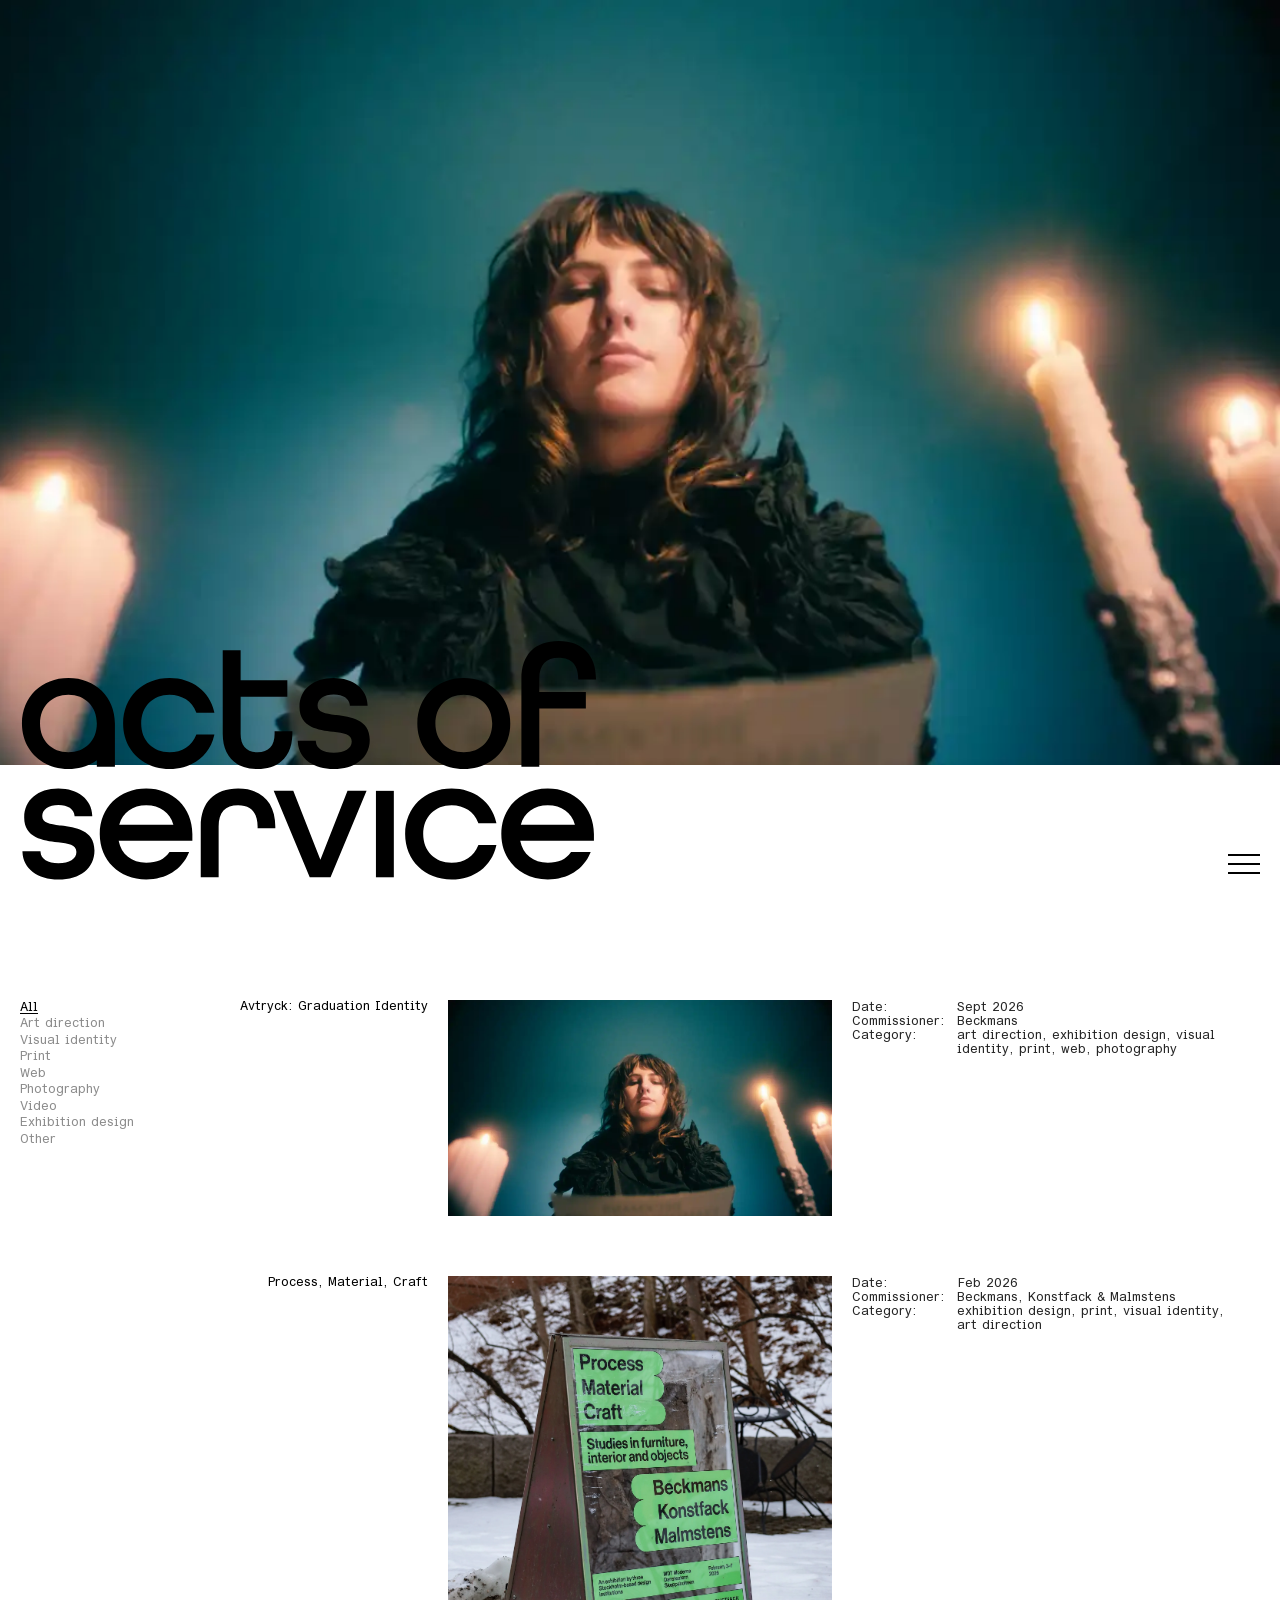
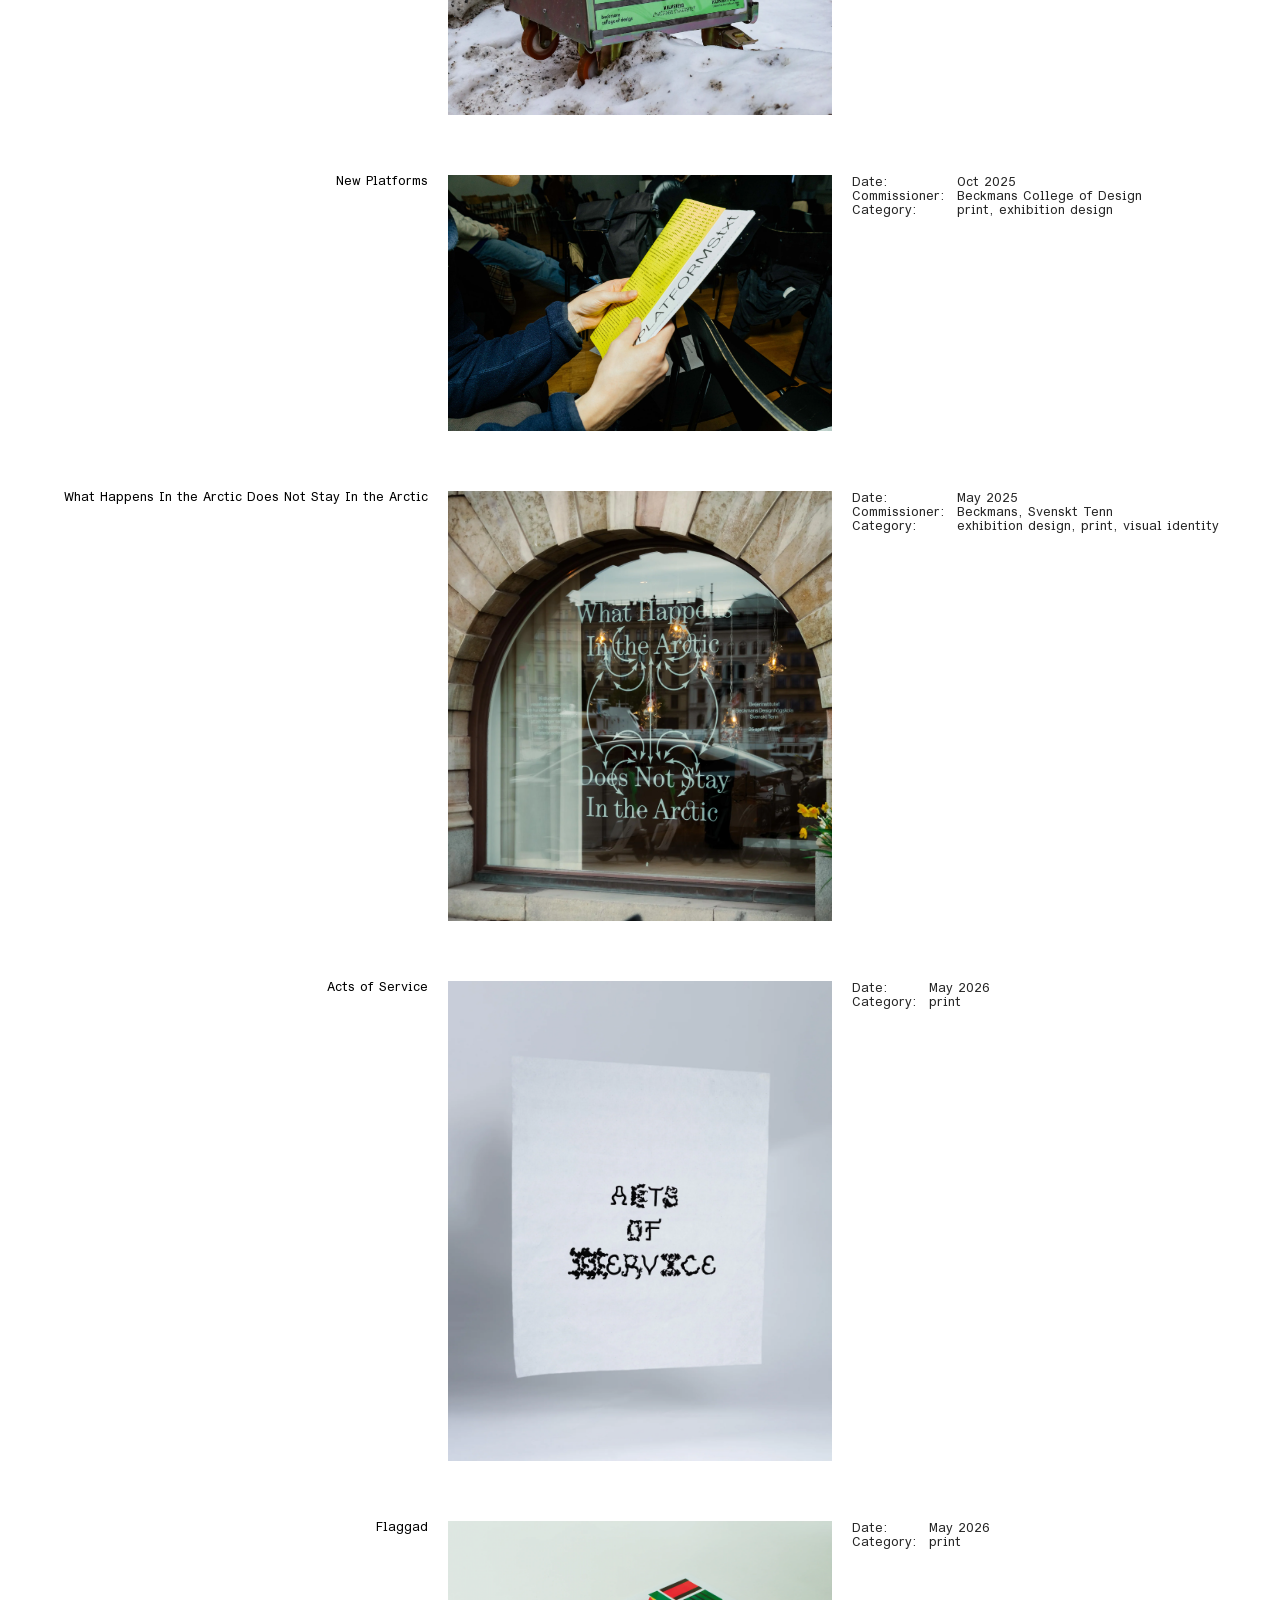
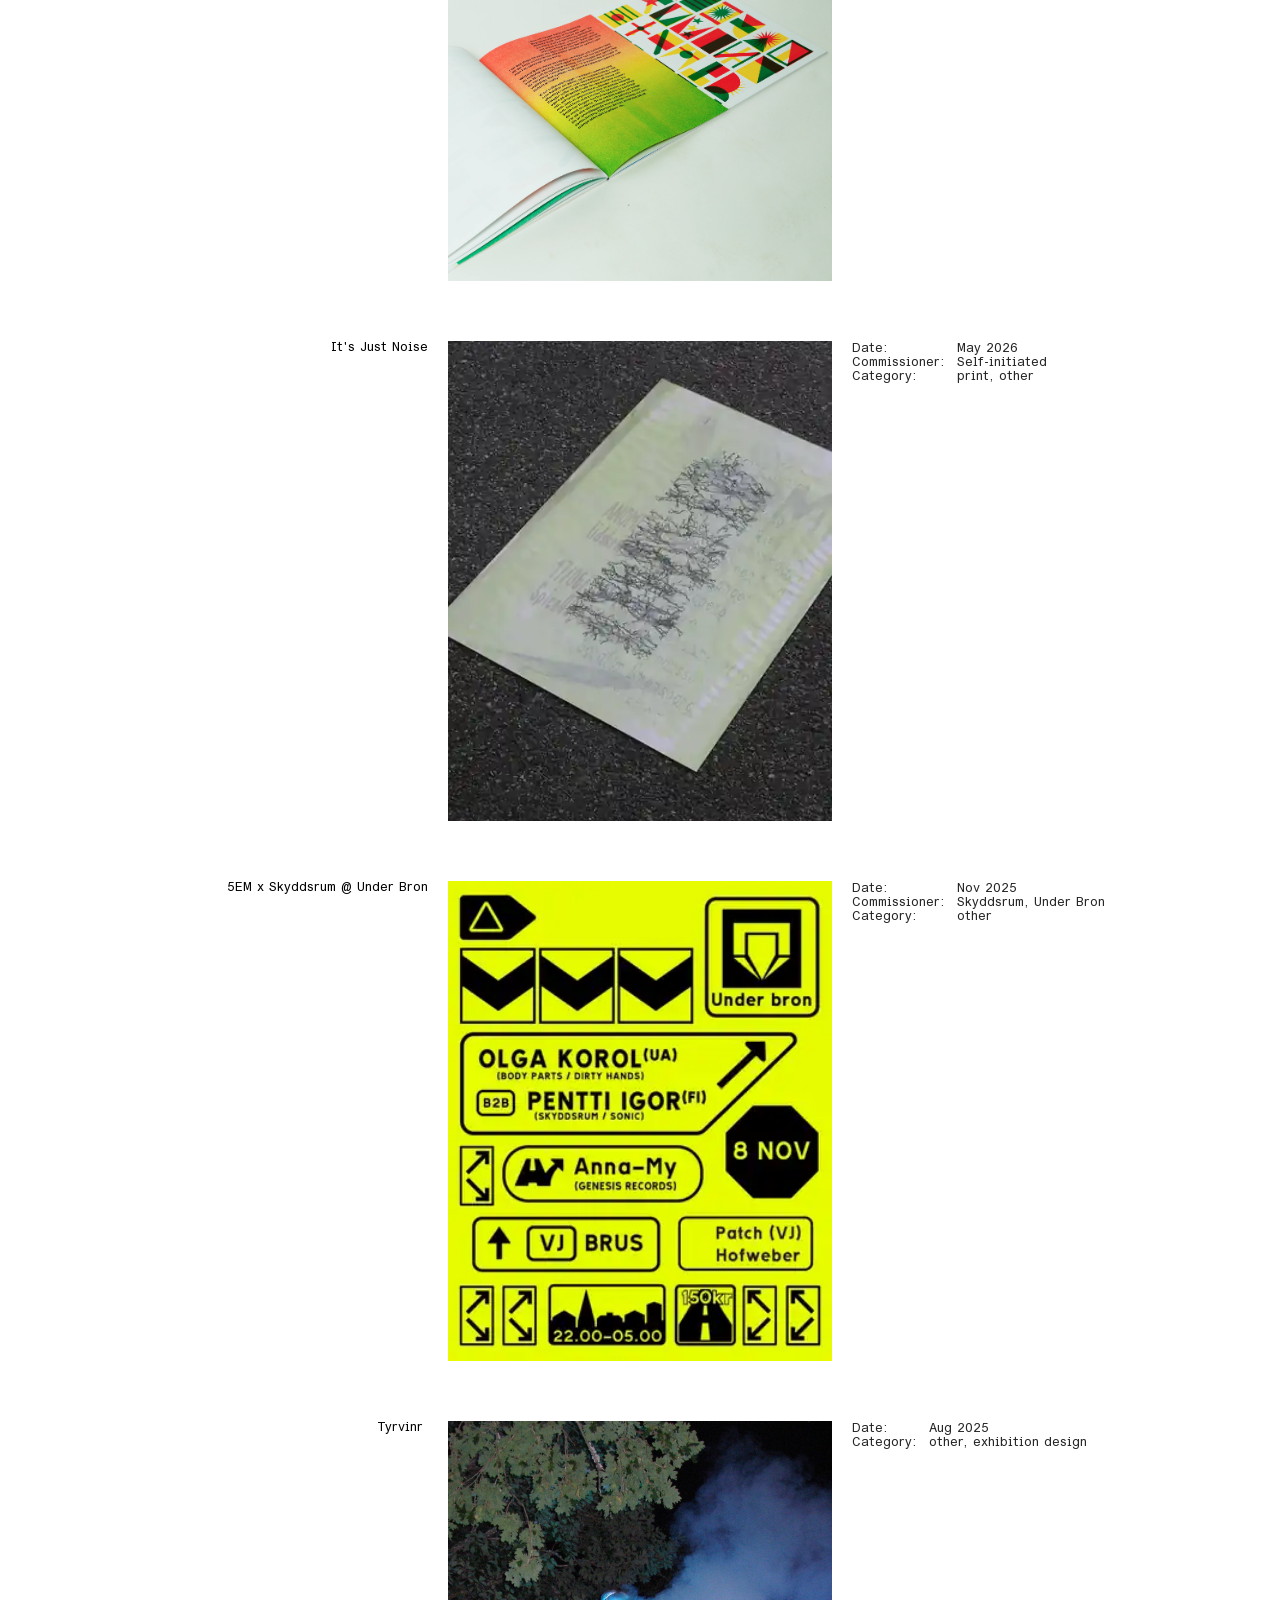
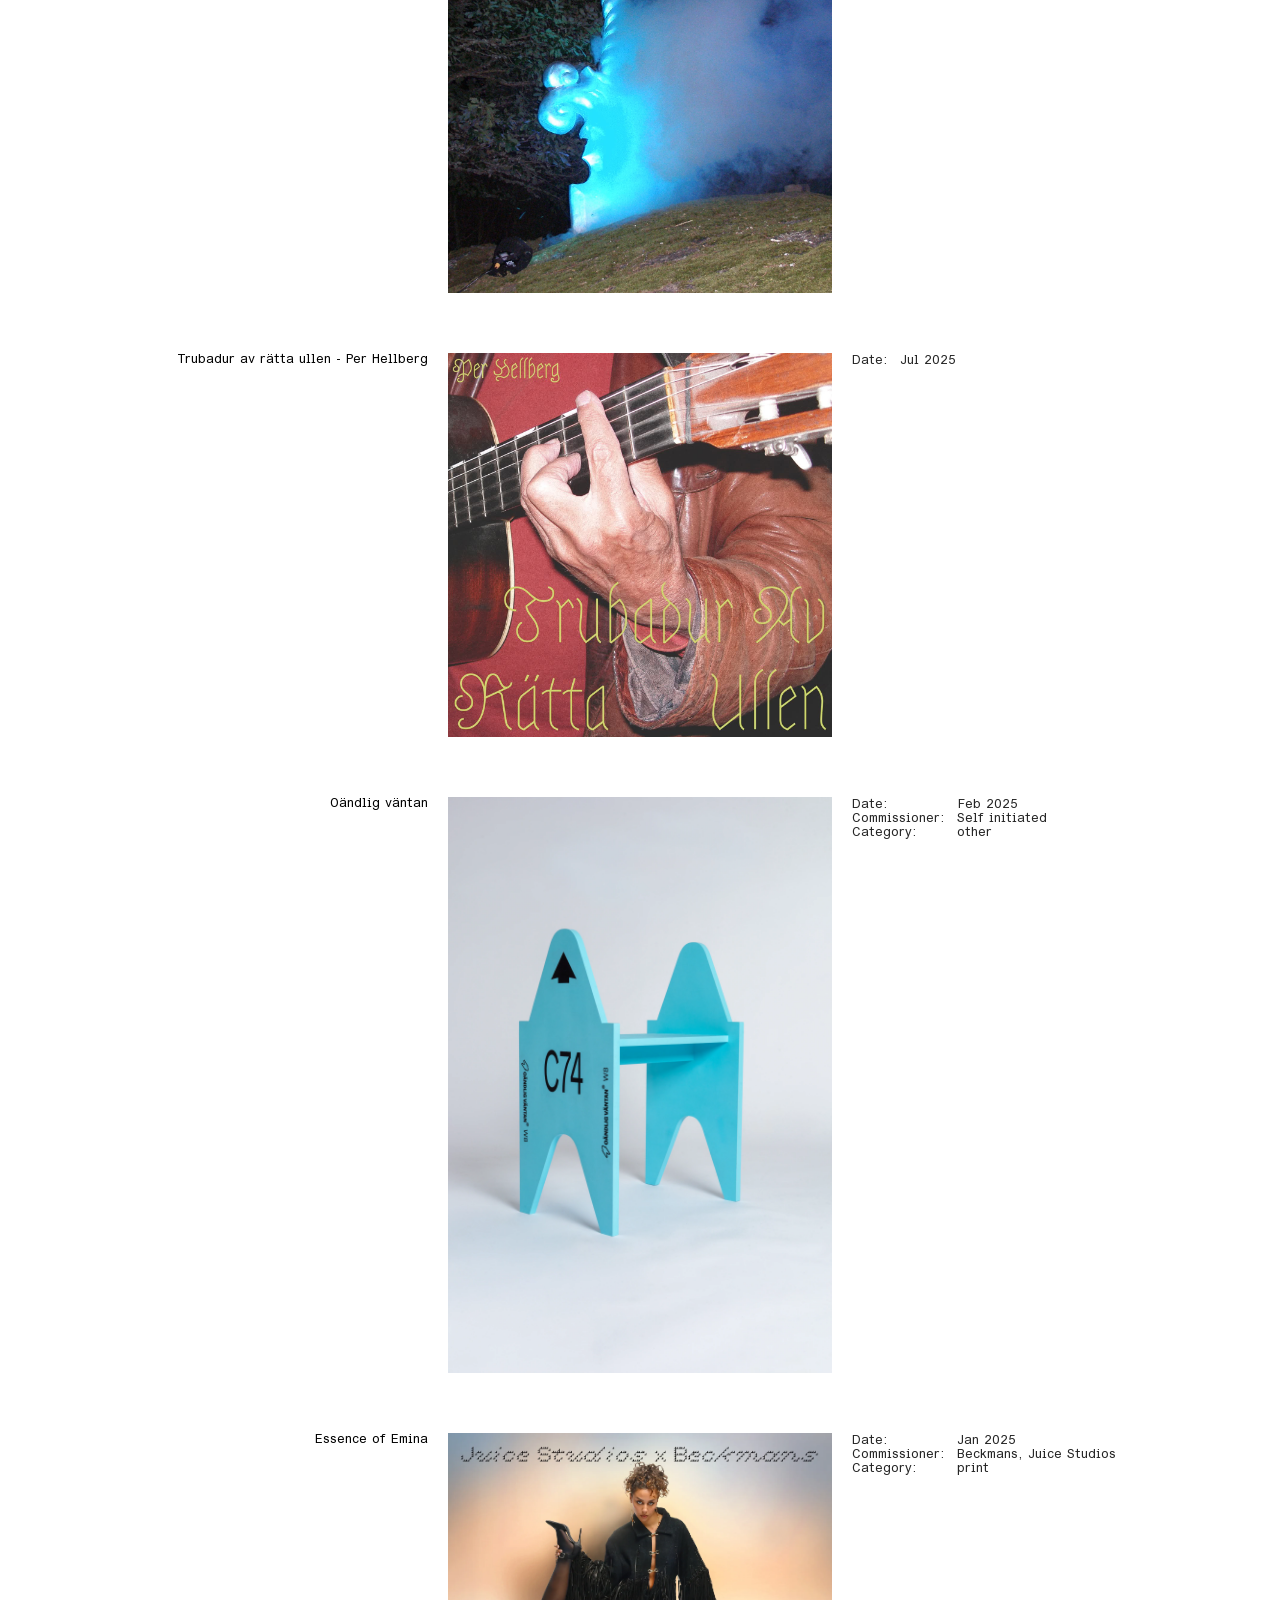
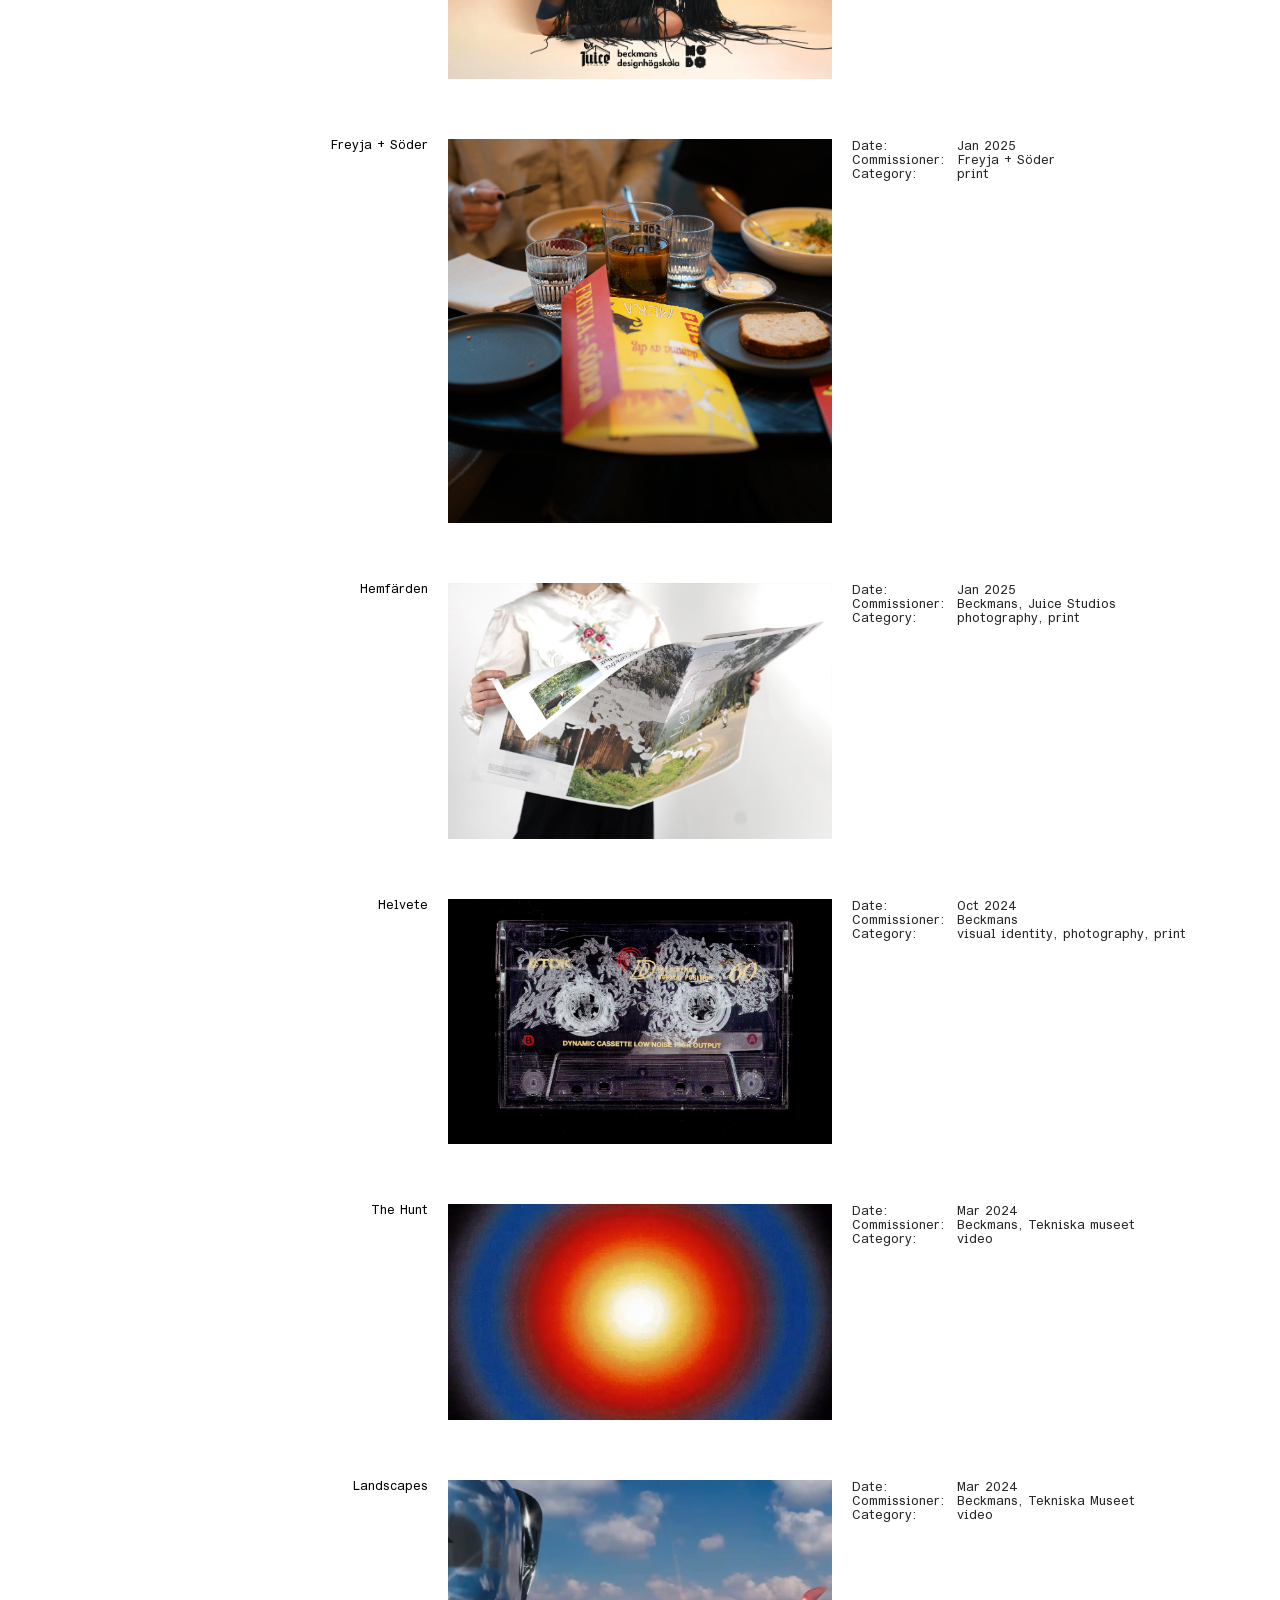
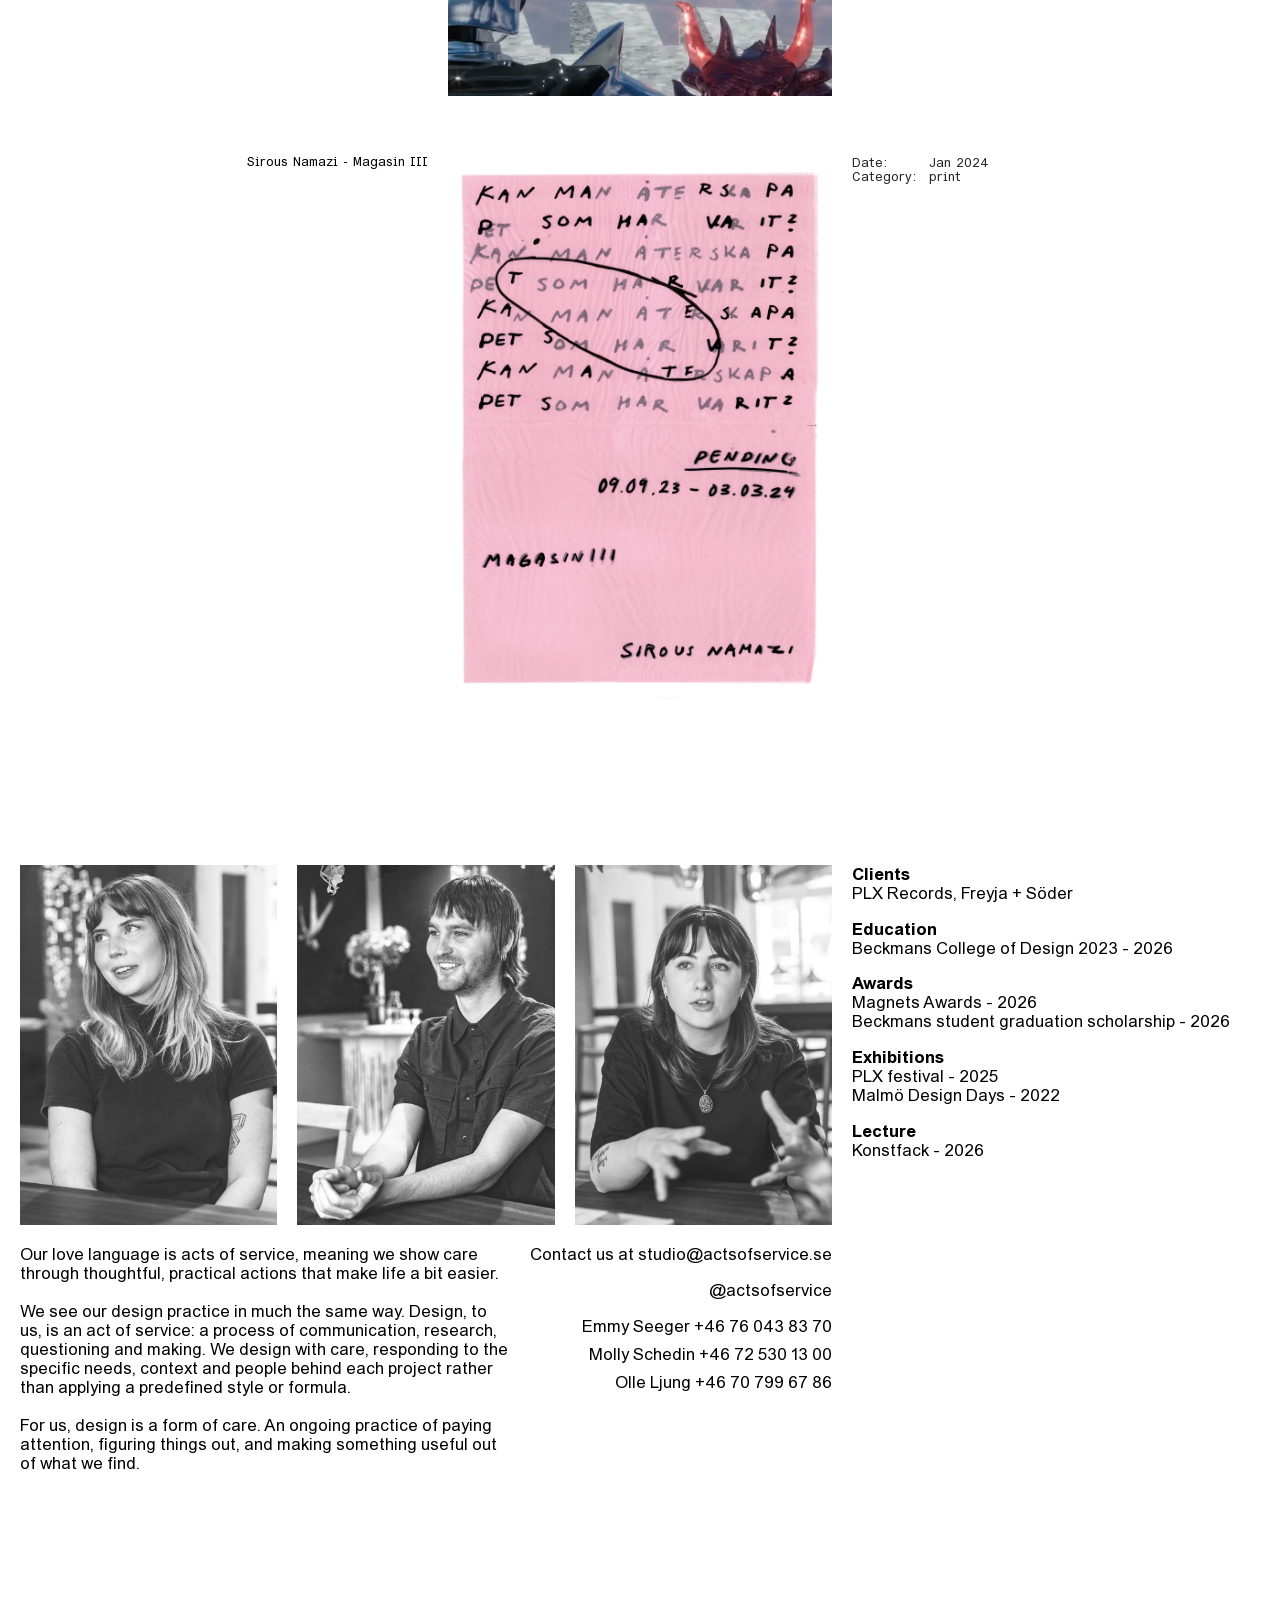
==== commit e8a61f16: "Update index.html" ====
--- a/index.html
+++ b/index.html
@@ -88,7 +88,7 @@
             --font-mono: "slnt" 0, "DRKM" 0, "MONO" 50;     /* archive lists and labels */
 
             /* Font sizes */
-            --logo-width: 36.85vw;   /* width of the logo on the home page */
+            --logo-width: 45vw;   /* width of the logo on the home page */
             --logo-bottom: var(--gutter); /* space under the logo: same as under the burger, so they line up */
             --size-large: 2.05rem;   /* project title in the popup */
             --size-body: 1.05rem;    /* running text */
